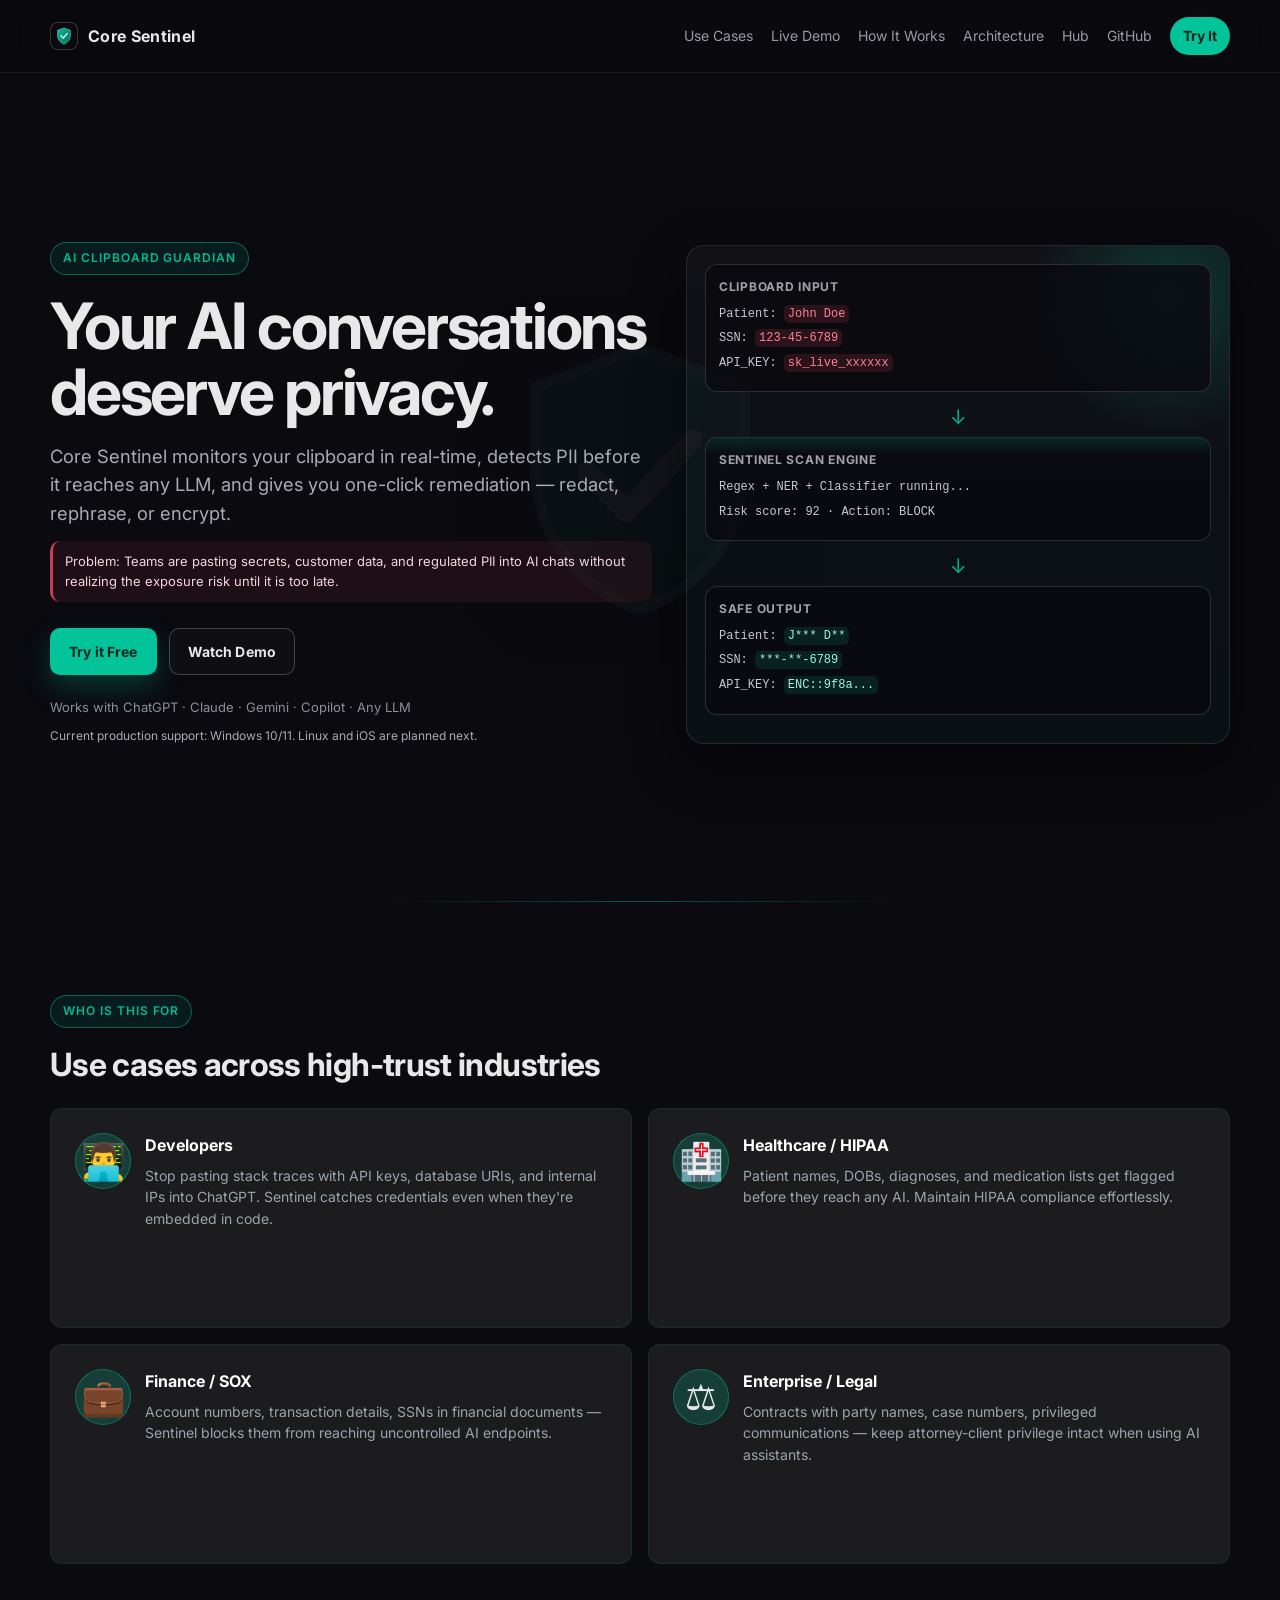
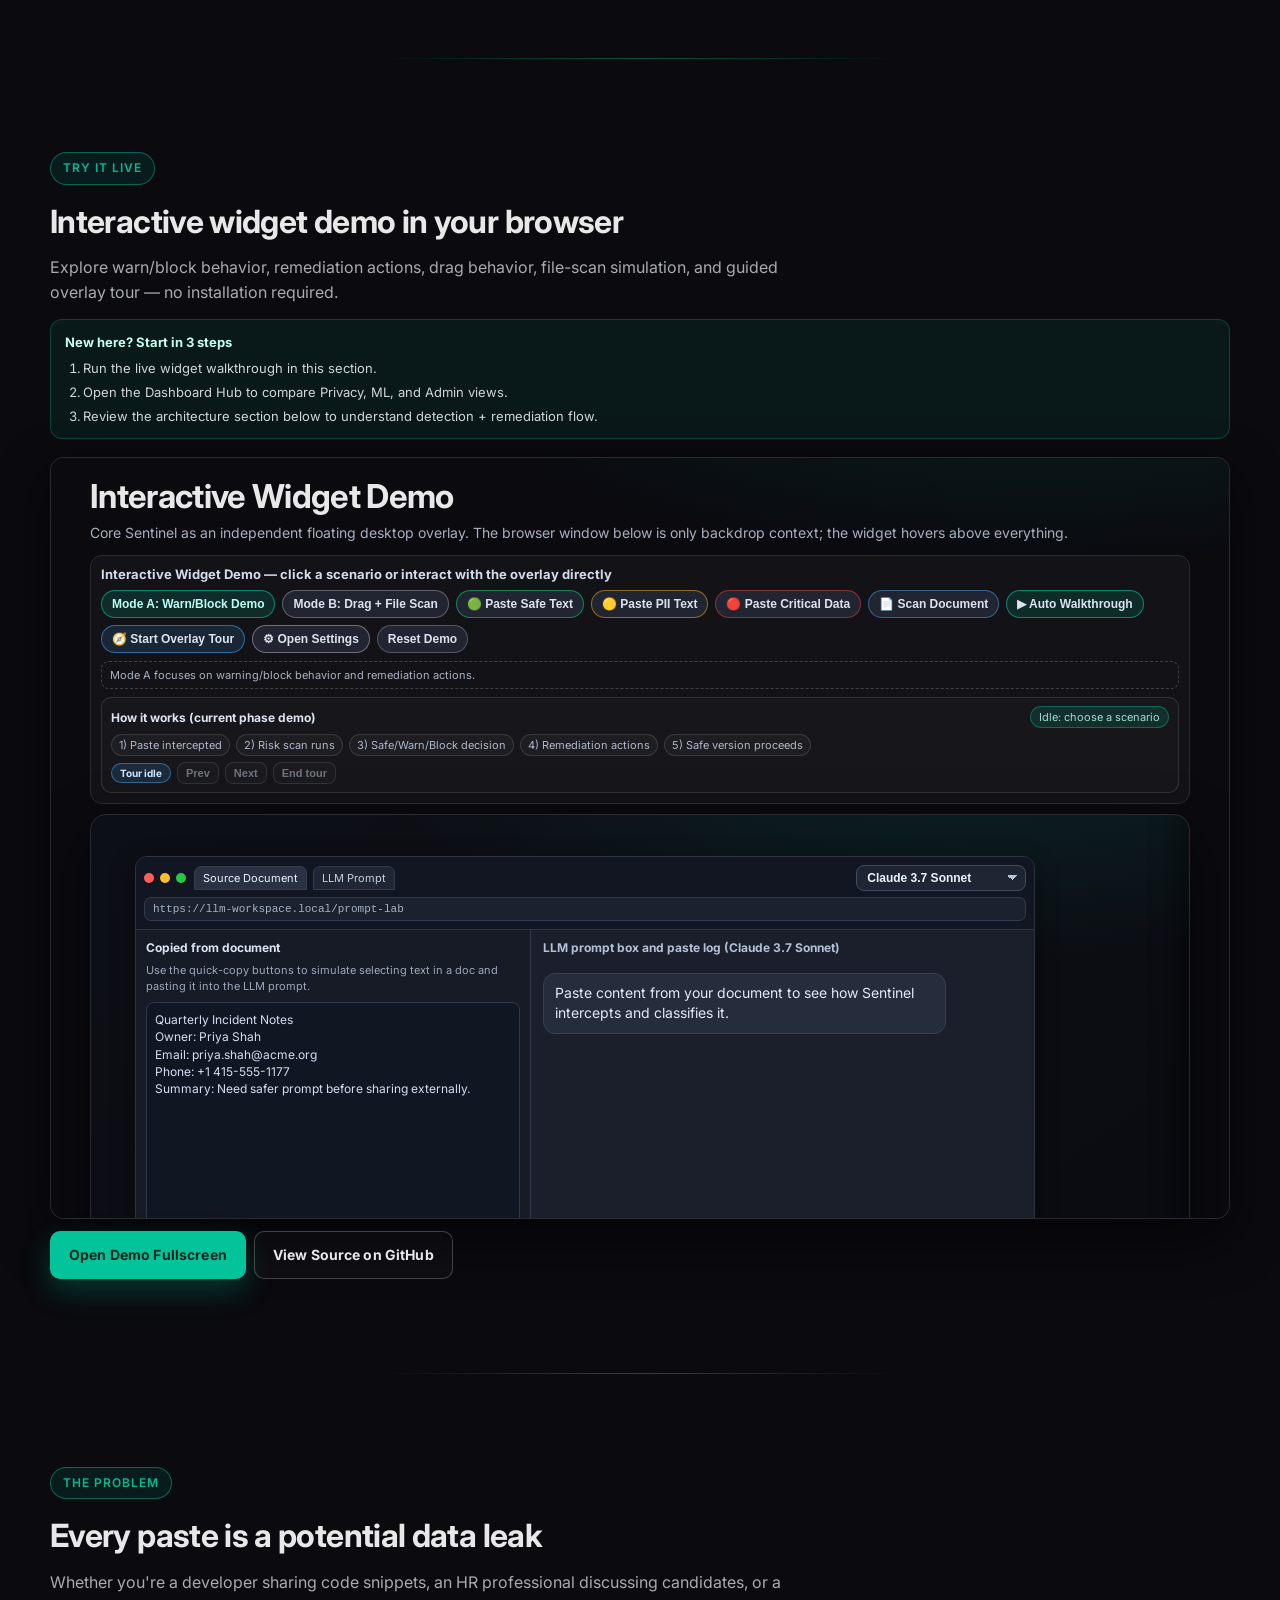
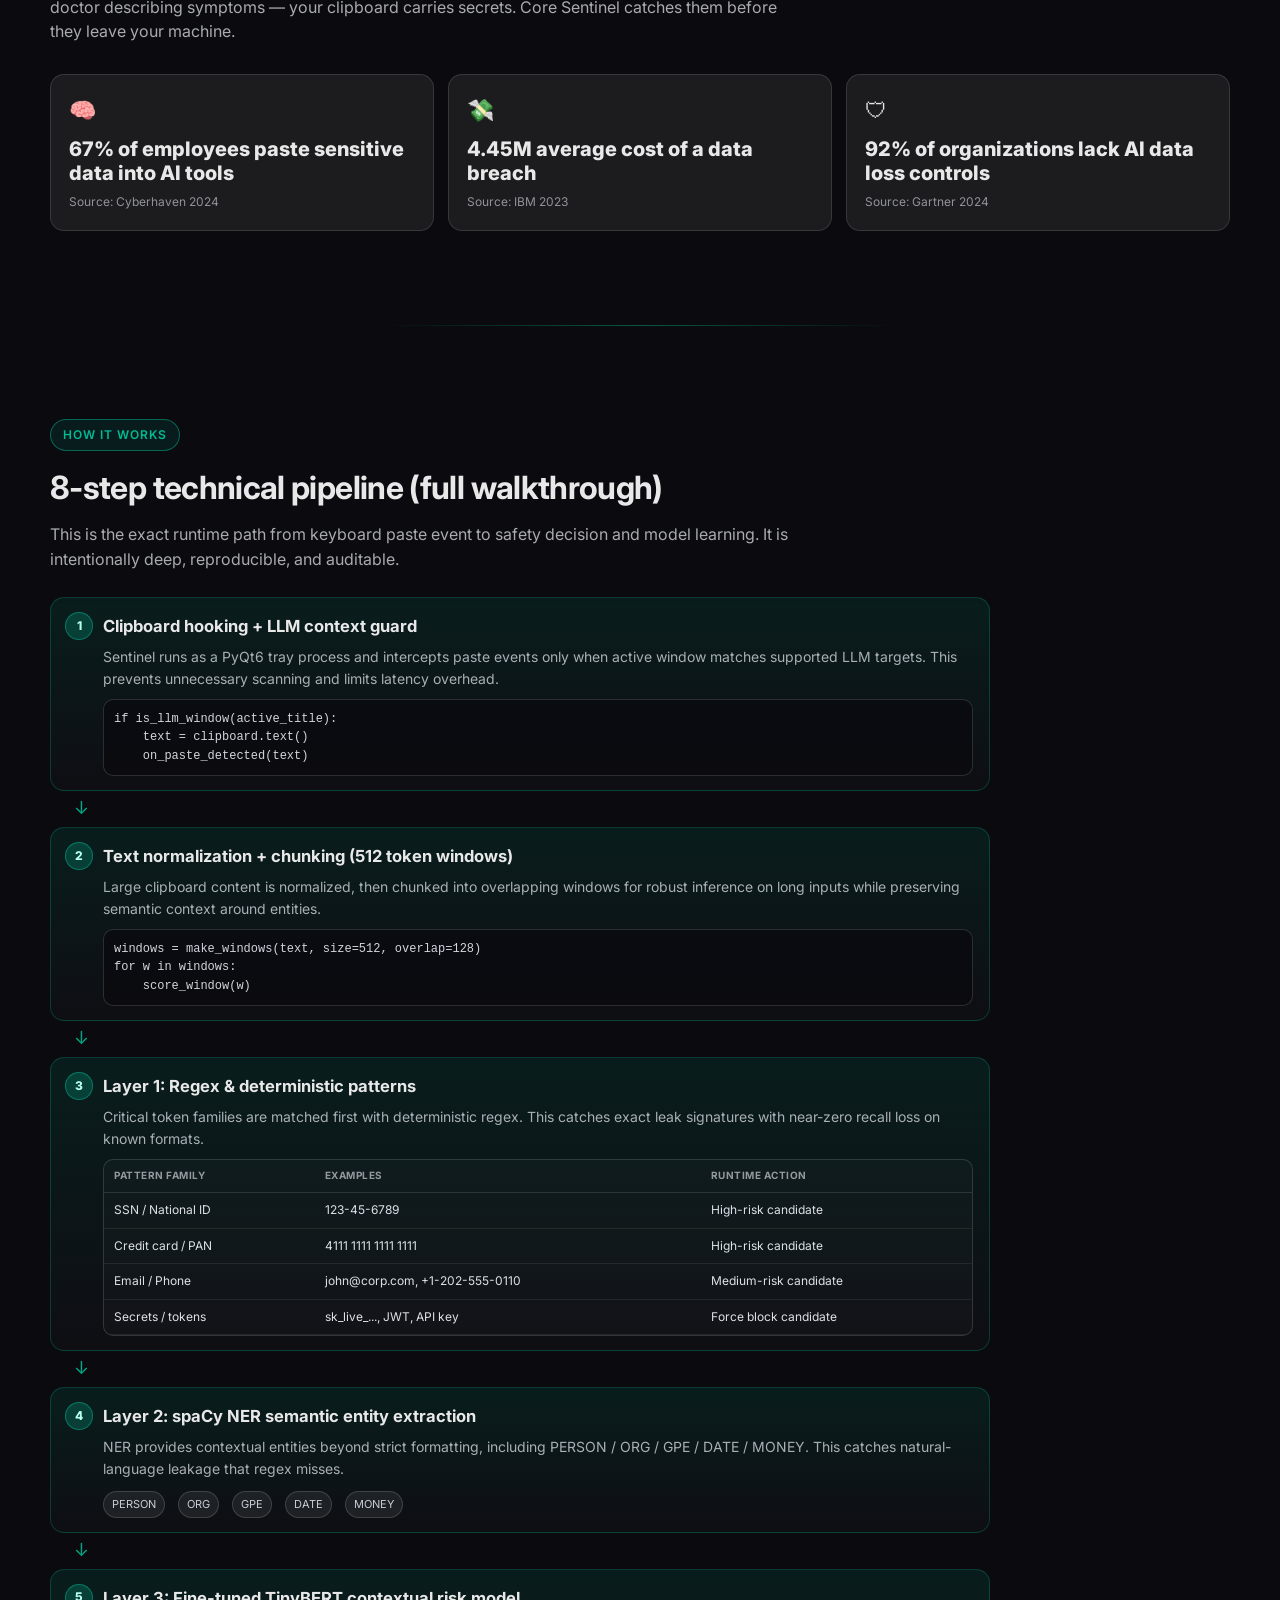
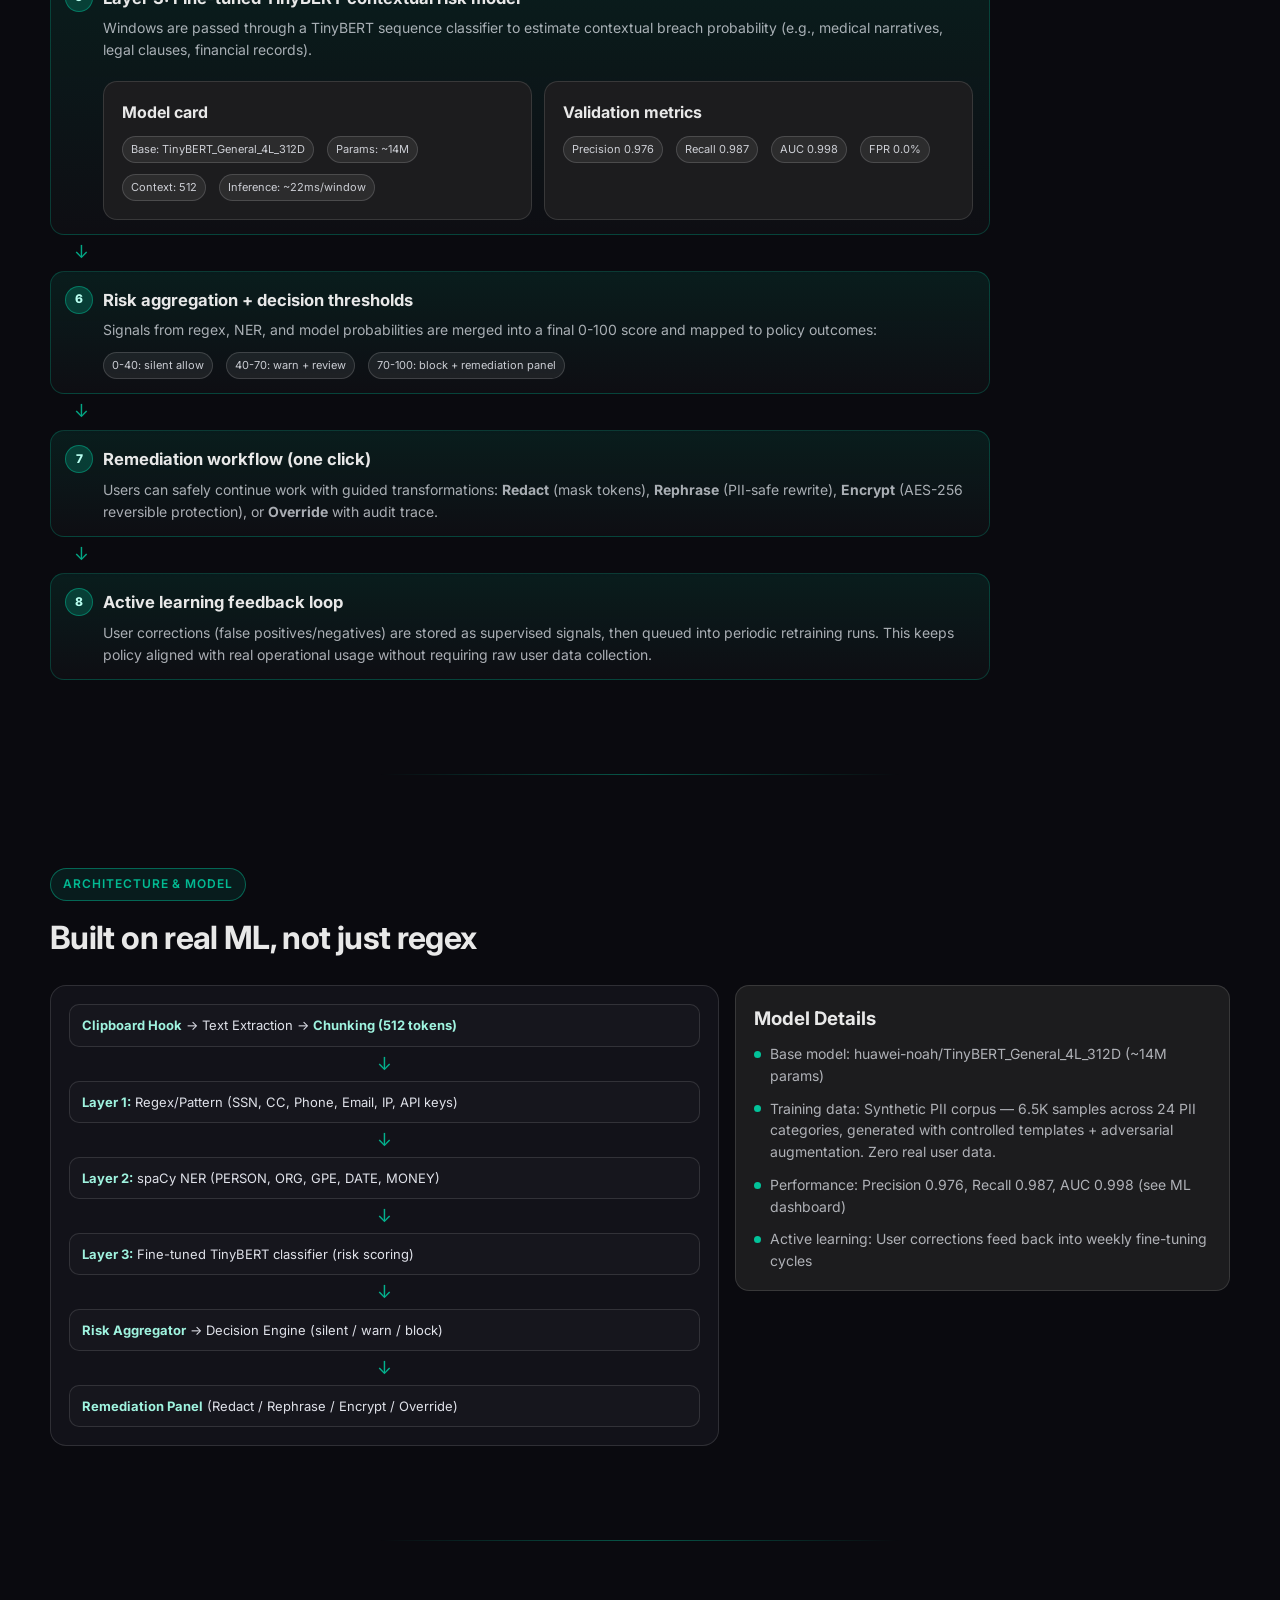
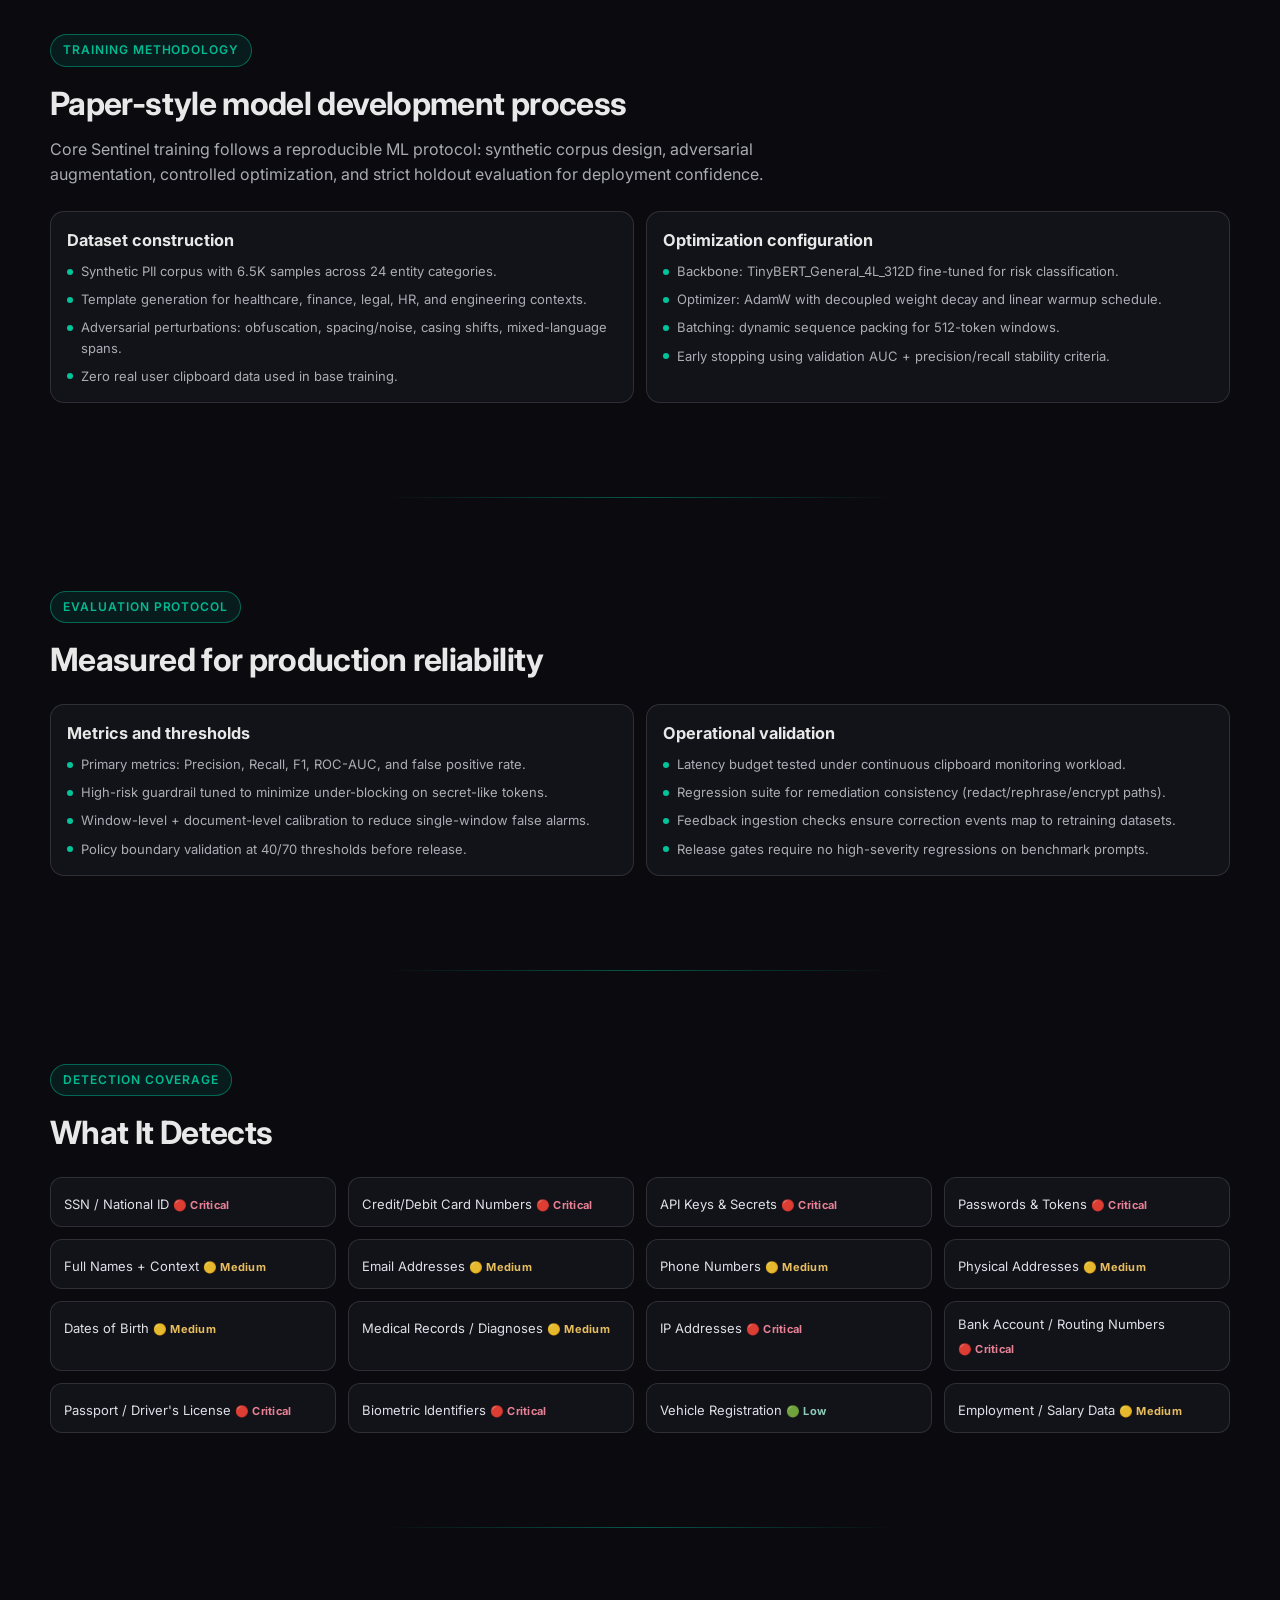
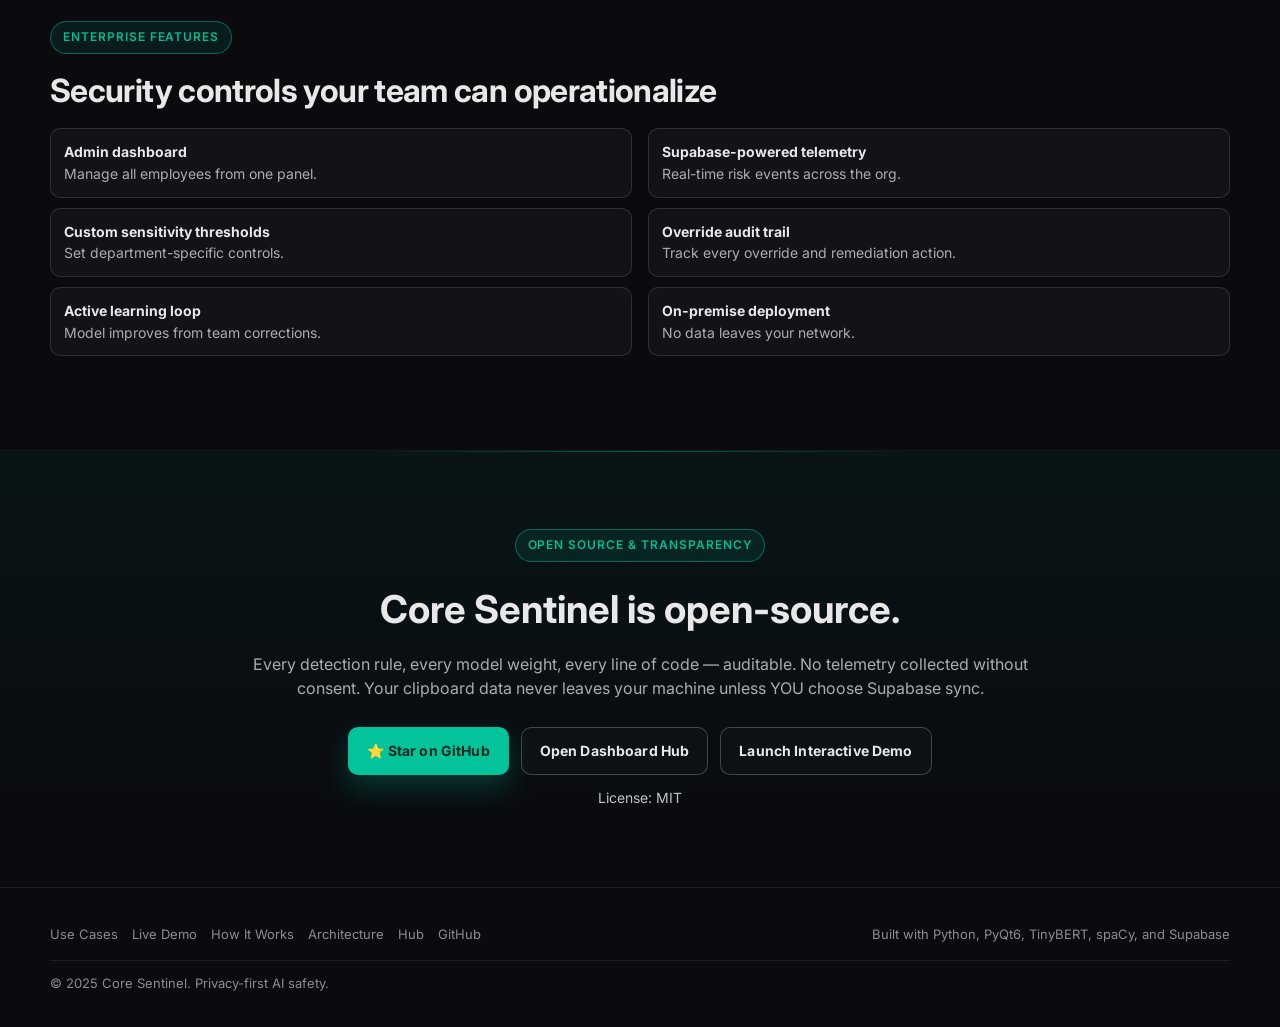
==== docs/index.html @ 0250a5aa "Improve fleet admin dashboard charts and category logic - Admin: multi-label confidential data categ" ====
<!DOCTYPE html>
<html lang="en">
<head>
  <meta charset="UTF-8">
  <meta name="viewport" content="width=device-width, initial-scale=1.0">
  <title>Core Sentinel — AI Clipboard Guardian | Protect PII from LLM Leaks</title>
  <meta name="description" content="Real-time clipboard monitoring that detects and remediates PII before it reaches ChatGPT, Claude, or any AI. Open-source, privacy-first.">
  <meta property="og:title" content="Core Sentinel — AI Clipboard Guardian | Protect PII from LLM Leaks">
  <meta property="og:description" content="Real-time clipboard monitoring that detects and remediates PII before it reaches ChatGPT, Claude, or any AI. Open-source, privacy-first.">
  <meta property="og:type" content="website">
  <meta property="og:url" content="./index.html">
  <meta property="og:image" content="./favicon.svg">
  <meta name="twitter:card" content="summary_large_image">
  <link rel="icon" type="image/svg+xml" href="favicon.svg">
  <link rel="stylesheet" href="shared-styles.css">
  <link rel="preconnect" href="https://fonts.googleapis.com">
  <link rel="preconnect" href="https://fonts.gstatic.com" crossorigin>
  <link href="https://fonts.googleapis.com/css2?family=Inter:wght@400;500;600;700;800&display=swap" rel="stylesheet">
  <style>
    :root {
      --bg: #0a0a0f;
      --bg-soft: #101018;
      --card-bg: #1C1C1E;
      --card: var(--card-bg);
      --text: #e8e8e8;
      --muted: rgba(245, 247, 255, 0.68);
      --line: rgba(255, 255, 255, 0.12);
      --accent: #02C39A;
      --accent-soft: rgba(2, 195, 154, 0.2);
      --danger: #ff4d6d;
      --warn: #ffb703;
      --ok: #43aa8b;
      --maxw: 1180px;
      --radius: 14px;
      --shadow: 0 20px 55px rgba(0, 0, 0, 0.45);
    }

    * { box-sizing: border-box; margin: 0; padding: 0; }
    html { scroll-behavior: smooth; }
    body {
      font-family: "Inter", system-ui, -apple-system, "Segoe UI", sans-serif;
      background: radial-gradient(1200px 420px at 70% -12%, rgba(2, 195, 154, 0.17), transparent 55%), var(--bg);
      color: var(--text);
      line-height: 1.55;
      overflow-x: hidden;
    }
    body::before {
      content: "";
      position: fixed;
      inset: 0;
      pointer-events: none;
      background-image: radial-gradient(rgba(255, 255, 255, 0.06) 0.6px, transparent 0.6px);
      background-size: 4px 4px;
      opacity: 0.08;
      z-index: 0;
    }
    body::after {
      content: "";
      position: fixed;
      inset: 0;
      pointer-events: none;
      background-image: url("favicon.svg");
      background-repeat: no-repeat;
      background-position: center 56%;
      background-size: min(42vw, 420px);
      opacity: 0.045;
      z-index: 0;
    }

    a { color: inherit; text-decoration: none; }
    .container { width: min(var(--maxw), calc(100% - 44px)); margin: 0 auto; position: relative; z-index: 1; }

    .topnav {
      position: sticky;
      top: 0;
      z-index: 120;
      backdrop-filter: blur(12px);
      background: rgba(10, 10, 15, 0.72);
      border-bottom: 1px solid rgba(255, 255, 255, 0.08);
      transition: background 0.25s ease, border-color 0.25s ease;
    }
    .topnav.is-scrolled {
      background: rgba(8, 8, 13, 0.92);
      border-bottom-color: rgba(255, 255, 255, 0.12);
    }
    .topnav-inner {
      min-height: 72px;
      display: flex;
      align-items: center;
      justify-content: space-between;
      gap: 20px;
    }
    .brand {
      display: inline-flex;
      align-items: center;
      gap: 10px;
      font-weight: 700;
      letter-spacing: 0.02em;
      white-space: nowrap;
    }
    .brand-mark {
      width: 28px;
      height: 28px;
      border-radius: 8px;
      display: inline-flex;
      align-items: center;
      justify-content: center;
      overflow: hidden;
      border: 1px solid rgba(255, 255, 255, 0.18);
      background: #0a0a0f;
    }
    .brand-mark img {
      width: 100%;
      height: 100%;
      display: block;
      border-radius: 8px;
    }
    .nav-links {
      display: flex;
      gap: 18px;
      align-items: center;
      flex-wrap: wrap;
      justify-content: flex-end;
    }
    .nav-links a {
      font-size: 14px;
      color: var(--muted);
      transition: color 0.2s ease, opacity 0.2s ease;
      opacity: 0.9;
      position: relative;
    }
    .nav-links a:hover { color: var(--text); opacity: 1; }
    .nav-links a.nav-link::after {
      content: "";
      position: absolute;
      left: 0;
      right: 0;
      bottom: -8px;
      height: 2px;
      background: var(--accent);
      transform: scaleX(0);
      transform-origin: left center;
      transition: transform 0.2s ease;
      border-radius: 4px;
    }
    .nav-links a.nav-link:hover::after,
    .nav-links a.nav-link.active::after {
      transform: scaleX(1);
    }
    .nav-links a.nav-link.active {
      color: #c6fff0;
      opacity: 1;
    }
    .nav-links .nav-cta {
      color: #05241d;
      font-weight: 700;
      background: var(--accent);
      padding: 8px 13px;
      border-radius: 999px;
      opacity: 1;
    }

    section { padding: 94px 0; position: relative; }
    section[id], [id] { scroll-margin-top: 80px; }
    section:not(.hero)::before {
      content: "";
      position: absolute;
      top: 0;
      left: 50%;
      transform: translateX(-50%);
      width: min(520px, 70%);
      height: 1px;
      background: linear-gradient(90deg, transparent, rgba(2, 195, 154, 0.42), transparent);
    }
    .eyebrow {
      display: inline-block;
      font-size: 12px;
      text-transform: uppercase;
      letter-spacing: 0.08em;
      color: rgba(2, 195, 154, 0.95);
      border: 1px solid rgba(2, 195, 154, 0.45);
      background: rgba(2, 195, 154, 0.1);
      border-radius: 999px;
      padding: 6px 12px;
      margin-bottom: 18px;
      font-weight: 600;
    }
    .section-title {
      font-size: clamp(1.7rem, 2.5vw, 2.4rem);
      line-height: 1.2;
      margin-bottom: 14px;
      letter-spacing: -0.02em;
    }
    .section-sub {
      color: var(--muted);
      max-width: 760px;
      font-size: 1rem;
      text-wrap: pretty;
    }

    .hero {
      min-height: calc(100vh - 72px);
      display: grid;
      align-items: center;
      padding: 56px 0 42px;
      position: relative;
      overflow: hidden;
    }
    .hero::before {
      content: none;
    }
    .hero-grid {
      display: grid;
      grid-template-columns: 1.05fr 0.95fr;
      gap: 34px;
      align-items: center;
      position: relative;
      z-index: 1;
    }
    .hero h1 {
      font-size: clamp(2.2rem, 5.3vw, 4rem);
      line-height: 1.04;
      letter-spacing: -0.035em;
      margin-bottom: 16px;
    }
    .hero p {
      color: var(--muted);
      font-size: clamp(1rem, 1.9vw, 1.15rem);
      max-width: 640px;
    }
    .hero-ctas {
      display: flex;
      gap: 12px;
      margin-top: 26px;
      flex-wrap: wrap;
    }
    .btn {
      border-radius: 10px;
      border: 1px solid transparent;
      padding: 12px 18px;
      font-weight: 700;
      font-size: 14px;
      letter-spacing: 0.01em;
      transition: transform 0.2s ease, background 0.2s ease, border-color 0.2s ease;
      display: inline-flex;
      align-items: center;
      justify-content: center;
      gap: 8px;
      cursor: pointer;
    }
    .btn:hover { transform: translateY(-2px); }
    .btn-primary {
      background: var(--accent);
      color: #042820;
      box-shadow: 0 12px 28px rgba(2, 195, 154, 0.25);
    }
    .btn-primary:hover { box-shadow: 0 16px 34px rgba(2, 195, 154, 0.3); }
    .btn-outline {
      border-color: rgba(255, 255, 255, 0.22);
      background: rgba(255, 255, 255, 0.02);
      color: var(--text);
    }
    .btn-outline:hover {
      border-color: rgba(2, 195, 154, 0.48);
      background: rgba(2, 195, 154, 0.08);
    }
    .hero-trust {
      margin-top: 22px;
      color: rgba(245, 247, 255, 0.56);
      font-size: 13px;
    }
    .hero-problem {
      margin-top: 14px;
      border-left: 3px solid rgba(255, 77, 109, 0.75);
      background: rgba(255, 77, 109, 0.08);
      color: rgba(255, 224, 231, 0.95);
      padding: 10px 12px;
      border-radius: 10px;
      font-size: 13px;
      max-width: 640px;
    }
    .demo-shell {
      margin-top: 18px;
      border: 1px solid var(--line);
      border-radius: 14px;
      overflow: hidden;
      background: rgba(255, 255, 255, 0.02);
      box-shadow: var(--shadow);
    }
    .demo-shell iframe {
      width: 100%;
      min-height: 760px;
      border: 0;
      background: #0a0a0f;
      display: block;
    }
    .demo-links {
      display: flex;
      flex-wrap: wrap;
      gap: 8px;
      margin-top: 12px;
    }
    .guided-start {
      margin-top: 14px;
      border: 1px solid rgba(2, 195, 154, 0.28);
      border-radius: 12px;
      background: rgba(2, 195, 154, 0.08);
      padding: 12px 14px;
    }
    .guided-start strong {
      display: block;
      font-size: 13px;
      margin-bottom: 6px;
      color: #c4fff3;
    }
    .guided-start ol {
      margin: 0;
      padding-left: 18px;
      color: rgba(245, 247, 255, 0.85);
      font-size: 13px;
      display: grid;
      gap: 4px;
    }
    .platform-note {
      margin-top: 10px;
      font-size: 12px;
      color: rgba(245, 247, 255, 0.68);
    }

    .hero-visual {
      position: relative;
      border: 1px solid rgba(255, 255, 255, 0.1);
      border-radius: 18px;
      background: linear-gradient(180deg, rgba(255, 255, 255, 0.03), rgba(2, 195, 154, 0.04));
      padding: 18px;
      box-shadow: var(--shadow);
      overflow: hidden;
    }
    .hero-visual::before {
      content: "";
      position: absolute;
      width: 280px;
      height: 280px;
      border-radius: 50%;
      background: radial-gradient(circle, rgba(2, 195, 154, 0.4), transparent 70%);
      right: -80px;
      top: -90px;
      opacity: 0.55;
      pointer-events: none;
    }
    .pipe {
      border: 1px solid rgba(255, 255, 255, 0.14);
      border-radius: 12px;
      background: rgba(10, 10, 15, 0.8);
      padding: 13px;
      margin-bottom: 10px;
      position: relative;
      overflow: hidden;
    }
    .pipe h4 {
      font-size: 12px;
      color: rgba(245, 247, 255, 0.64);
      text-transform: uppercase;
      letter-spacing: 0.06em;
      margin-bottom: 8px;
    }
    .code-line {
      font-family: ui-monospace, "SF Mono", Menlo, Consolas, monospace;
      font-size: 12px;
      color: rgba(245, 247, 255, 0.8);
      margin: 6px 0;
      white-space: nowrap;
    }
    .code-line .bad { color: #ff8098; background: rgba(255, 77, 109, 0.13); padding: 2px 4px; border-radius: 5px; }
    .code-line .good { color: #9ff3df; background: rgba(2, 195, 154, 0.13); padding: 2px 4px; border-radius: 5px; }
    .scanner-bar {
      position: absolute;
      left: 0;
      right: 0;
      top: -30%;
      height: 46%;
      background: linear-gradient(180deg, transparent, rgba(2, 195, 154, 0.22), transparent);
      animation: scanDown 4.6s ease-in-out infinite;
      pointer-events: none;
    }
    .flow-arrow {
      text-align: center;
      color: rgba(2, 195, 154, 0.9);
      font-size: 20px;
      margin: 4px 0;
      animation: pulse 2s ease-in-out infinite;
    }
    @keyframes scanDown {
      0% { transform: translateY(-115%); }
      50% { transform: translateY(218%); }
      100% { transform: translateY(-115%); }
    }
    @keyframes pulse {
      0%, 100% { opacity: 0.4; }
      50% { opacity: 1; }
    }

    .stats-grid {
      margin-top: 30px;
      display: grid;
      grid-template-columns: repeat(3, 1fr);
      gap: 14px;
    }
    .card {
      background: var(--card);
      border: 1px solid var(--line);
      border-radius: var(--radius);
      padding: 18px;
      transition: transform 0.22s ease, border-color 0.22s ease, box-shadow 0.22s ease;
    }
    .card:hover {
      transform: translateY(-4px);
      border-color: rgba(2, 195, 154, 0.3);
      box-shadow: 0 12px 26px rgba(0, 0, 0, 0.3);
    }
    .stat-ic { font-size: 22px; margin-bottom: 10px; }
    .stat-num {
      font-size: 1.25rem;
      font-weight: 800;
      line-height: 1.2;
      margin-bottom: 7px;
    }
    .stat-src {
      font-size: 12px;
      color: rgba(245, 247, 255, 0.54);
      margin-top: 8px;
    }

    .flow {
      margin-top: 28px;
      display: grid;
      grid-template-columns: repeat(4, 1fr);
      gap: 14px;
      position: relative;
    }
    .flow::before {
      content: "";
      position: absolute;
      top: 50px;
      left: 8%;
      right: 8%;
      border-top: 1px dashed rgba(2, 195, 154, 0.5);
      z-index: 0;
    }
    .flow-card {
      z-index: 1;
      position: relative;
      background: linear-gradient(180deg, rgba(2, 195, 154, 0.09), rgba(255, 255, 255, 0.02));
      border: 1px solid rgba(2, 195, 154, 0.28);
      border-radius: var(--radius);
      padding: 18px;
      transition: transform 0.22s ease, border-color 0.22s ease;
    }
    .flow-card:hover {
      transform: translateY(-4px);
      border-color: rgba(2, 195, 154, 0.45);
    }
    .flow-step {
      width: 34px;
      height: 34px;
      border-radius: 50%;
      background: rgba(2, 195, 154, 0.22);
      border: 1px solid rgba(2, 195, 154, 0.45);
      display: grid;
      place-items: center;
      font-size: 13px;
      font-weight: 700;
      margin-bottom: 12px;
      color: #8deed6;
    }
    .flow-card h3 { font-size: 1.05rem; margin-bottom: 8px; }
    .flow-card p { color: var(--muted); font-size: 14px; }

    .pipeline-stack {
      margin-top: 26px;
      display: grid;
      gap: 12px;
      max-width: 940px;
    }
    .pipeline-step {
      position: relative;
      padding: 16px 16px 14px 52px;
      border-radius: 14px;
      border: 1px solid rgba(2, 195, 154, 0.24);
      background: linear-gradient(180deg, rgba(2, 195, 154, 0.1), rgba(255, 255, 255, 0.02));
      transition: transform 0.2s ease, border-color 0.2s ease;
    }
    .pipeline-step:hover {
      transform: translateY(-3px);
      border-color: rgba(2, 195, 154, 0.4);
    }
    .pipeline-step::before {
      content: attr(data-step);
      position: absolute;
      left: 14px;
      top: 14px;
      width: 26px;
      height: 26px;
      border-radius: 50%;
      background: rgba(2, 195, 154, 0.22);
      border: 1px solid rgba(2, 195, 154, 0.46);
      color: #b8fff0;
      display: grid;
      place-items: center;
      font-size: 12px;
      font-weight: 800;
    }
    .pipeline-step h3 { font-size: 1.04rem; margin-bottom: 6px; }
    .pipeline-step p { color: var(--muted); font-size: 14px; }
    .step-arrow {
      color: rgba(2, 195, 154, 0.85);
      margin: -4px 0 -2px 24px;
      font-size: 18px;
      line-height: 1;
      width: max-content;
    }
    .code-mini {
      margin-top: 9px;
      border: 1px solid rgba(255, 255, 255, 0.14);
      border-radius: 10px;
      background: rgba(10, 10, 15, 0.75);
      padding: 10px;
      font-family: ui-monospace, "SF Mono", Menlo, Consolas, monospace;
      font-size: 12px;
      color: rgba(245, 247, 255, 0.86);
      overflow-x: auto;
      white-space: pre;
    }
    .tech-table-wrap {
      margin-top: 10px;
      border: 1px solid rgba(255,255,255,0.14);
      border-radius: 10px;
      overflow-x: auto;
      background: rgba(255,255,255,0.02);
    }
    .tech-table {
      width: 100%;
      min-width: 560px;
      border-collapse: collapse;
      font-size: 12px;
    }
    .tech-table th {
      text-align: left;
      padding: 8px 10px;
      color: rgba(245,247,255,0.58);
      border-bottom: 1px solid rgba(255,255,255,0.12);
      text-transform: uppercase;
      letter-spacing: 0.05em;
      font-size: 10px;
    }
    .tech-table td {
      padding: 8px 10px;
      color: rgba(245,247,255,0.9);
      border-bottom: 1px solid rgba(255,255,255,0.08);
      vertical-align: top;
    }
    .model-deep-grid {
      margin-top: 20px;
      display: grid;
      grid-template-columns: 1fr 1fr;
      gap: 12px;
    }
    .chips {
      display: flex;
      gap: 8px;
      flex-wrap: wrap;
      margin-top: 8px;
    }
    .metric-chip {
      display: inline-block;
      margin: 3px 5px 0 0;
      padding: 4px 8px;
      border-radius: 999px;
      font-size: 11px;
      background: rgba(255,255,255,0.07);
      border: 1px solid rgba(255,255,255,0.15);
      color: rgba(245,247,255,0.8);
    }

    .paper-grid {
      margin-top: 24px;
      display: grid;
      grid-template-columns: 1fr 1fr;
      gap: 12px;
    }
    .paper-card {
      background: #121219;
      border: 1px solid var(--line);
      border-radius: 14px;
      padding: 16px;
    }
    .paper-card h3 { font-size: 1.02rem; margin-bottom: 8px; }
    .paper-card ul { list-style: none; display: grid; gap: 8px; }
    .paper-card li {
      color: var(--muted);
      font-size: 13px;
      padding-left: 14px;
      position: relative;
    }
    .paper-card li::before {
      content: "";
      position: absolute;
      left: 0;
      top: 0.58em;
      width: 6px;
      height: 6px;
      border-radius: 50%;
      background: var(--accent);
    }

    .arch-grid {
      display: grid;
      grid-template-columns: 1.15fr 0.85fr;
      gap: 16px;
      margin-top: 28px;
      align-items: start;
    }
    .arch-diagram {
      background: #121219;
      border: 1px solid var(--line);
      border-radius: 16px;
      padding: 18px;
    }
    .arch-track {
      display: grid;
      gap: 8px;
    }
    .node {
      padding: 10px 12px;
      border: 1px solid rgba(255, 255, 255, 0.12);
      border-radius: 10px;
      background: rgba(255, 255, 255, 0.02);
      font-size: 13px;
      color: rgba(245, 247, 255, 0.9);
    }
    .node strong { color: #9ff3df; }
    .arrow-down {
      text-align: center;
      color: rgba(2, 195, 154, 0.9);
      font-size: 18px;
      line-height: 1;
      animation: pulse 2.5s ease-in-out infinite;
    }
    .model-card ul { list-style: none; display: grid; gap: 11px; margin-top: 10px; }
    .model-card li {
      color: var(--muted);
      font-size: 14px;
      padding-left: 16px;
      position: relative;
    }
    .model-card li::before {
      content: "";
      position: absolute;
      left: 0;
      top: 0.55em;
      width: 7px;
      height: 7px;
      border-radius: 50%;
      background: var(--accent);
    }

    .pii-grid {
      margin-top: 24px;
      display: grid;
      grid-template-columns: repeat(4, 1fr);
      gap: 12px;
    }
    .pii-item {
      padding: 12px 13px;
      border-radius: 12px;
      border: 1px solid var(--line);
      background: #121219;
      font-size: 13px;
      color: rgba(245, 247, 255, 0.9);
      transition: transform 0.2s ease, border-color 0.2s ease;
    }
    .pii-item:hover {
      transform: translateY(-3px);
      border-color: rgba(2, 195, 154, 0.3);
    }
    .pii-item .level {
      display: inline-block;
      margin-top: 7px;
      font-size: 11px;
      font-weight: 700;
      letter-spacing: 0.02em;
      opacity: 0.9;
    }
    .critical .level { color: #ff8ea3; }
    .medium .level { color: #ffd166; }
    .low .level { color: #9ce0c8; }

    .use-grid {
      margin-top: 24px;
      display: grid;
      grid-template-columns: repeat(2, minmax(0, 1fr));
      gap: 16px;
      align-items: stretch;
    }
    .persona {
      min-height: 220px;
      height: 100%;
      background: #1C1C1E;
      border: 1px solid rgba(2, 195, 154, 0.1);
      border-radius: 12px;
      padding: 24px;
      display: grid;
      grid-template-columns: 56px 1fr;
      gap: 14px;
      align-items: start;
      transition: transform 0.22s ease, border-color 0.22s ease, box-shadow 0.22s ease;
    }
    .persona:hover {
      transform: translateY(-4px);
      border-color: rgba(2, 195, 154, 0.35);
      box-shadow: 0 10px 28px rgba(2, 195, 154, 0.18);
    }
    .avatar {
      width: 56px;
      height: 56px;
      border-radius: 50%;
      background: rgba(2, 195, 154, 0.2);
      border: 1px solid rgba(2, 195, 154, 0.4);
      display: grid;
      place-items: center;
      font-size: 36px;
    }
    .persona h3 {
      font-size: 16px;
      font-weight: 700;
      color: #ffffff;
      margin-bottom: 7px;
    }
    .persona p { color: #9ca3af; font-size: 14px; }

    .feature-list {
      margin-top: 18px;
      display: grid;
      grid-template-columns: repeat(2, 1fr);
      gap: 10px 16px;
    }
    .feature-list div {
      background: #121219;
      border: 1px solid var(--line);
      border-radius: 10px;
      padding: 12px 13px;
      font-size: 14px;
      color: var(--muted);
      transition: border-color 0.22s ease, transform 0.22s ease;
    }
    .feature-list div:hover {
      border-color: rgba(2, 195, 154, 0.35);
      transform: translateY(-3px);
    }
    .feature-list strong { color: var(--text); }

    .test-grid {
      margin-top: 22px;
      display: grid;
      grid-template-columns: repeat(3, 1fr);
      gap: 12px;
    }
    .quote p { color: var(--muted); font-size: 14px; margin-bottom: 14px; }
    .quote .who { display: flex; align-items: center; gap: 10px; color: rgba(245, 247, 255, 0.75); font-size: 13px; }
    .dot {
      width: 30px;
      height: 30px;
      border-radius: 50%;
      border: 1px solid rgba(255, 255, 255, 0.25);
      background: linear-gradient(145deg, #1f2731, #10201a);
    }

    .oss {
      text-align: center;
      padding: 78px 0;
      border-top: 1px solid rgba(255, 255, 255, 0.06);
      border-bottom: 1px solid rgba(255, 255, 255, 0.06);
      background: linear-gradient(180deg, rgba(2, 195, 154, 0.06), transparent);
    }
    .oss h2 { font-size: clamp(1.8rem, 3vw, 2.4rem); margin-bottom: 12px; }
    .oss p { color: var(--muted); max-width: 780px; margin: 0 auto 24px; }
    .meta-line {
      color: rgba(245, 247, 255, 0.78);
      font-size: 14px;
      margin-top: 12px;
    }

    footer {
      padding: 36px 0 34px;
      color: rgba(245, 247, 255, 0.55);
      font-size: 13px;
    }
    .footer-top {
      display: flex;
      justify-content: space-between;
      gap: 16px;
      flex-wrap: wrap;
      padding-bottom: 16px;
      border-bottom: 1px solid rgba(255, 255, 255, 0.08);
      margin-bottom: 12px;
    }
    .footer-nav {
      display: flex;
      gap: 14px;
      flex-wrap: wrap;
    }
    .footer-nav a:hover { color: var(--text); }

    .fade-in {
      opacity: 0;
      transform: translateY(18px);
      transition: opacity 0.65s ease, transform 0.65s ease;
    }
    .fade-in.in-view {
      opacity: 1;
      transform: translateY(0);
    }
    .parallax {
      transform: translateY(var(--parallax-y, 0px));
      will-change: transform;
    }

    @media (max-width: 1080px) {
      .hero-grid,
      .arch-grid { grid-template-columns: 1fr; }
      .stats-grid { grid-template-columns: 1fr; }
      .flow { grid-template-columns: repeat(2, 1fr); }
      .flow::before { display: none; }
      .pii-grid { grid-template-columns: repeat(3, 1fr); }
      .test-grid { grid-template-columns: 1fr; }
      .model-deep-grid,
      .paper-grid { grid-template-columns: 1fr; }
    }

    @media (max-width: 760px) {
      .container { width: min(var(--maxw), calc(100% - 28px)); }
      section { padding: 70px 0; }
      .nav-links { gap: 12px; }
      .nav-links a { font-size: 12px; }
      .hero { min-height: auto; padding-top: 40px; }
      .hero-ctas { width: 100%; }
      .btn { width: 100%; }
      .flow { grid-template-columns: 1fr; }
      .pii-grid { grid-template-columns: 1fr 1fr; }
      .use-grid { grid-template-columns: 1fr; }
      .feature-list { grid-template-columns: 1fr; }
      .footer-top { flex-direction: column; }
    }

    @media (prefers-reduced-motion: reduce) {
      html { scroll-behavior: auto; }
      .fade-in, .card, .flow-card, .pii-item, .persona, .feature-list div, .btn, .nav-links a.nav-link::after {
        transition: none;
      }
      .scanner-bar, .flow-arrow, .arrow-down {
        animation: none;
      }
      .parallax {
        transform: none !important;
      }
    }
  </style>
</head>
<body>
  <header class="topnav">
    <div class="container topnav-inner">
      <a href="#hero" class="brand">
        <span class="brand-mark"><img src="favicon.svg" alt="Core Sentinel logo"></span>
        <span>Core Sentinel</span>
      </a>
      <nav class="nav-links">
        <a class="nav-link" href="#use-cases">Use Cases</a>
        <a class="nav-link" href="#live-demo">Live Demo</a>
        <a class="nav-link" href="#how-it-works">How It Works</a>
        <a class="nav-link" href="#architecture">Architecture</a>
        <a href="hub.html">Hub</a>
        <a href="https://github.com/Alwinphilip0105/Core_Sentinal" target="_blank" rel="noopener">GitHub</a>
        <a class="nav-cta" href="hub.html">Try It</a>
      </nav>
    </div>
  </header>

  <main>
    <section id="hero" class="hero">
      <div class="container hero-grid">
        <div class="fade-in">
          <span class="eyebrow">AI Clipboard Guardian</span>
          <h1>Your AI conversations deserve privacy.</h1>
          <p>
            Core Sentinel monitors your clipboard in real-time, detects PII before it reaches any LLM, and gives you one-click remediation — redact, rephrase, or encrypt.
          </p>
          <div class="hero-problem">
            Problem: Teams are pasting secrets, customer data, and regulated PII into AI chats without realizing the exposure risk until it is too late.
          </div>
          <div class="hero-ctas">
          <a class="btn btn-primary" href="hub.html">Try it Free</a>
            <a class="btn btn-outline" href="#live-demo">Watch Demo</a>
          </div>
          <div class="hero-trust">
            Works with ChatGPT · Claude · Gemini · Copilot · Any LLM
          </div>
          <div class="platform-note">
            Current production support: Windows 10/11. Linux and iOS are planned next.
          </div>
        </div>

        <div class="hero-visual parallax fade-in" id="heroVisual">
          <div class="pipe">
            <h4>Clipboard Input</h4>
            <div class="code-line">Patient: <span class="bad">John Doe</span></div>
            <div class="code-line">SSN: <span class="bad">123-45-6789</span></div>
            <div class="code-line">API_KEY: <span class="bad">sk_live_xxxxxx</span></div>
          </div>
          <div class="flow-arrow">↓</div>
          <div class="pipe" style="position: relative;">
            <h4>Sentinel Scan Engine</h4>
            <div class="code-line">Regex + NER + Classifier running...</div>
            <div class="code-line">Risk score: 92 · Action: BLOCK</div>
            <div class="scanner-bar"></div>
          </div>
          <div class="flow-arrow">↓</div>
          <div class="pipe">
            <h4>Safe Output</h4>
            <div class="code-line">Patient: <span class="good">J*** D**</span></div>
            <div class="code-line">SSN: <span class="good">***-**-6789</span></div>
            <div class="code-line">API_KEY: <span class="good">ENC::9f8a...</span></div>
          </div>
        </div>
      </div>
    </section>

    <section id="use-cases">
      <div class="container">
        <span class="eyebrow fade-in">Who Is This For</span>
        <h2 class="section-title fade-in">Use cases across high-trust industries</h2>
        <div class="use-grid">
          <article class="persona fade-in">
            <div class="avatar">👨‍💻</div>
            <div>
              <h3>Developers</h3>
              <p>Stop pasting stack traces with API keys, database URIs, and internal IPs into ChatGPT. Sentinel catches credentials even when they're embedded in code.</p>
            </div>
          </article>
          <article class="persona fade-in">
            <div class="avatar">🏥</div>
            <div>
              <h3>Healthcare / HIPAA</h3>
              <p>Patient names, DOBs, diagnoses, and medication lists get flagged before they reach any AI. Maintain HIPAA compliance effortlessly.</p>
            </div>
          </article>
          <article class="persona fade-in">
            <div class="avatar">💼</div>
            <div>
              <h3>Finance / SOX</h3>
              <p>Account numbers, transaction details, SSNs in financial documents — Sentinel blocks them from reaching uncontrolled AI endpoints.</p>
            </div>
          </article>
          <article class="persona fade-in">
            <div class="avatar">⚖️</div>
            <div>
              <h3>Enterprise / Legal</h3>
              <p>Contracts with party names, case numbers, privileged communications — keep attorney-client privilege intact when using AI assistants.</p>
            </div>
          </article>
        </div>
      </div>
    </section>

    <section id="live-demo">
      <div class="container">
        <span class="eyebrow fade-in">Try It Live</span>
        <h2 class="section-title fade-in">Interactive widget demo in your browser</h2>
        <p class="section-sub fade-in">
          Explore warn/block behavior, remediation actions, drag behavior, file-scan simulation, and guided overlay tour — no installation required.
        </p>
        <div class="guided-start fade-in">
          <strong>New here? Start in 3 steps</strong>
          <ol>
            <li>Run the live widget walkthrough in this section.</li>
            <li>Open the Dashboard Hub to compare Privacy, ML, and Admin views.</li>
            <li>Review the architecture section below to understand detection + remediation flow.</li>
          </ol>
        </div>
        <div class="demo-shell fade-in">
          <iframe src="demo/" title="Core Sentinel Interactive Demo" loading="lazy"></iframe>
        </div>
        <div class="demo-links fade-in">
          <a class="btn btn-primary" href="demo/" target="_blank" rel="noopener">Open Demo Fullscreen</a>
          <a class="btn btn-outline" href="https://github.com/Alwinphilip0105/Core_Sentinal" target="_blank" rel="noopener">View Source on GitHub</a>
        </div>
      </div>
    </section>

    <section id="problem">
      <div class="container">
        <span class="eyebrow fade-in">The Problem</span>
        <h2 class="section-title fade-in">Every paste is a potential data leak</h2>
        <p class="section-sub fade-in">
          Whether you're a developer sharing code snippets, an HR professional discussing candidates, or a doctor describing symptoms — your clipboard carries secrets. Core Sentinel catches them before they leave your machine.
        </p>

        <div class="stats-grid">
          <article class="card fade-in">
            <div class="stat-ic">🧠</div>
            <div class="stat-num">67% of employees paste sensitive data into AI tools</div>
            <div class="stat-src">Source: Cyberhaven 2024</div>
          </article>
          <article class="card fade-in">
            <div class="stat-ic">💸</div>
            <div class="stat-num">4.45M average cost of a data breach</div>
            <div class="stat-src">Source: IBM 2023</div>
          </article>
          <article class="card fade-in">
            <div class="stat-ic">🛡</div>
            <div class="stat-num">92% of organizations lack AI data loss controls</div>
            <div class="stat-src">Source: Gartner 2024</div>
          </article>
        </div>
      </div>
    </section>

    <section id="how-it-works">
      <div class="container">
        <span class="eyebrow fade-in">How It Works</span>
        <h2 class="section-title fade-in">8-step technical pipeline (full walkthrough)</h2>
        <p class="section-sub fade-in">This is the exact runtime path from keyboard paste event to safety decision and model learning. It is intentionally deep, reproducible, and auditable.</p>

        <div class="pipeline-stack">
          <article class="pipeline-step fade-in" data-step="1">
            <h3>Clipboard hooking + LLM context guard</h3>
            <p>Sentinel runs as a PyQt6 tray process and intercepts paste events only when active window matches supported LLM targets. This prevents unnecessary scanning and limits latency overhead.</p>
            <div class="code-mini">if is_llm_window(active_title):
    text = clipboard.text()
    on_paste_detected(text)</div>
          </article>
          <div class="step-arrow">↓</div>

          <article class="pipeline-step fade-in" data-step="2">
            <h3>Text normalization + chunking (512 token windows)</h3>
            <p>Large clipboard content is normalized, then chunked into overlapping windows for robust inference on long inputs while preserving semantic context around entities.</p>
            <div class="code-mini">windows = make_windows(text, size=512, overlap=128)
for w in windows:
    score_window(w)</div>
          </article>
          <div class="step-arrow">↓</div>

          <article class="pipeline-step fade-in" data-step="3">
            <h3>Layer 1: Regex & deterministic patterns</h3>
            <p>Critical token families are matched first with deterministic regex. This catches exact leak signatures with near-zero recall loss on known formats.</p>
            <div class="tech-table-wrap">
              <table class="tech-table">
                <thead>
                  <tr><th>Pattern family</th><th>Examples</th><th>Runtime action</th></tr>
                </thead>
                <tbody>
                  <tr><td>SSN / National ID</td><td>123-45-6789</td><td>High-risk candidate</td></tr>
                  <tr><td>Credit card / PAN</td><td>4111 1111 1111 1111</td><td>High-risk candidate</td></tr>
                  <tr><td>Email / Phone</td><td>john@corp.com, +1-202-555-0110</td><td>Medium-risk candidate</td></tr>
                  <tr><td>Secrets / tokens</td><td>sk_live_..., JWT, API key</td><td>Force block candidate</td></tr>
                </tbody>
              </table>
            </div>
          </article>
          <div class="step-arrow">↓</div>

          <article class="pipeline-step fade-in" data-step="4">
            <h3>Layer 2: spaCy NER semantic entity extraction</h3>
            <p>NER provides contextual entities beyond strict formatting, including PERSON / ORG / GPE / DATE / MONEY. This catches natural-language leakage that regex misses.</p>
            <div class="chips">
              <span class="metric-chip">PERSON</span>
              <span class="metric-chip">ORG</span>
              <span class="metric-chip">GPE</span>
              <span class="metric-chip">DATE</span>
              <span class="metric-chip">MONEY</span>
            </div>
          </article>
          <div class="step-arrow">↓</div>

          <article class="pipeline-step fade-in" data-step="5">
            <h3>Layer 3: Fine-tuned TinyBERT contextual risk model</h3>
            <p>Windows are passed through a TinyBERT sequence classifier to estimate contextual breach probability (e.g., medical narratives, legal clauses, financial records).</p>
            <div class="model-deep-grid">
              <div class="card">
                <h4 style="margin-bottom:8px;">Model card</h4>
                <div class="chips">
                  <span class="metric-chip">Base: TinyBERT_General_4L_312D</span>
                  <span class="metric-chip">Params: ~14M</span>
                  <span class="metric-chip">Context: 512</span>
                  <span class="metric-chip">Inference: ~22ms/window</span>
                </div>
              </div>
              <div class="card">
                <h4 style="margin-bottom:8px;">Validation metrics</h4>
                <div class="chips">
                  <span class="metric-chip">Precision 0.976</span>
                  <span class="metric-chip">Recall 0.987</span>
                  <span class="metric-chip">AUC 0.998</span>
                  <span class="metric-chip">FPR 0.0%</span>
                </div>
              </div>
            </div>
          </article>
          <div class="step-arrow">↓</div>

          <article class="pipeline-step fade-in" data-step="6">
            <h3>Risk aggregation + decision thresholds</h3>
            <p>Signals from regex, NER, and model probabilities are merged into a final 0-100 score and mapped to policy outcomes:</p>
            <div class="chips">
              <span class="metric-chip">0-40: silent allow</span>
              <span class="metric-chip">40-70: warn + review</span>
              <span class="metric-chip">70-100: block + remediation panel</span>
            </div>
          </article>
          <div class="step-arrow">↓</div>

          <article class="pipeline-step fade-in" data-step="7">
            <h3>Remediation workflow (one click)</h3>
            <p>Users can safely continue work with guided transformations: <strong>Redact</strong> (mask tokens), <strong>Rephrase</strong> (PII-safe rewrite), <strong>Encrypt</strong> (AES-256 reversible protection), or <strong>Override</strong> with audit trace.</p>
          </article>
          <div class="step-arrow">↓</div>

          <article class="pipeline-step fade-in" data-step="8">
            <h3>Active learning feedback loop</h3>
            <p>User corrections (false positives/negatives) are stored as supervised signals, then queued into periodic retraining runs. This keeps policy aligned with real operational usage without requiring raw user data collection.</p>
          </article>
        </div>
      </div>
    </section>

    <section id="architecture">
      <div class="container">
        <span class="eyebrow fade-in">Architecture & Model</span>
        <h2 class="section-title fade-in">Built on real ML, not just regex</h2>
        <div class="arch-grid">
          <div class="arch-diagram fade-in">
            <div class="arch-track">
              <div class="node"><strong>Clipboard Hook</strong> → Text Extraction → <strong>Chunking (512 tokens)</strong></div>
              <div class="arrow-down">↓</div>
              <div class="node"><strong>Layer 1:</strong> Regex/Pattern (SSN, CC, Phone, Email, IP, API keys)</div>
              <div class="arrow-down">↓</div>
              <div class="node"><strong>Layer 2:</strong> spaCy NER (PERSON, ORG, GPE, DATE, MONEY)</div>
              <div class="arrow-down">↓</div>
              <div class="node"><strong>Layer 3:</strong> Fine-tuned TinyBERT classifier (risk scoring)</div>
              <div class="arrow-down">↓</div>
              <div class="node"><strong>Risk Aggregator</strong> → Decision Engine (silent / warn / block)</div>
              <div class="arrow-down">↓</div>
              <div class="node"><strong>Remediation Panel</strong> (Redact / Rephrase / Encrypt / Override)</div>
            </div>
          </div>
          <aside class="card model-card fade-in">
            <h3 style="margin-bottom: 8px;">Model Details</h3>
            <ul>
              <li>Base model: huawei-noah/TinyBERT_General_4L_312D (~14M params)</li>
              <li>Training data: Synthetic PII corpus — 6.5K samples across 24 PII categories, generated with controlled templates + adversarial augmentation. Zero real user data.</li>
              <li>Performance: Precision 0.976, Recall 0.987, AUC 0.998 (see ML dashboard)</li>
              <li>Active learning: User corrections feed back into weekly fine-tuning cycles</li>
            </ul>
          </aside>
        </div>
      </div>
    </section>

    <section id="training-methodology">
      <div class="container">
        <span class="eyebrow fade-in">Training Methodology</span>
        <h2 class="section-title fade-in">Paper-style model development process</h2>
        <p class="section-sub fade-in">Core Sentinel training follows a reproducible ML protocol: synthetic corpus design, adversarial augmentation, controlled optimization, and strict holdout evaluation for deployment confidence.</p>
        <div class="paper-grid">
          <article class="paper-card fade-in">
            <h3>Dataset construction</h3>
            <ul>
              <li>Synthetic PII corpus with 6.5K samples across 24 entity categories.</li>
              <li>Template generation for healthcare, finance, legal, HR, and engineering contexts.</li>
              <li>Adversarial perturbations: obfuscation, spacing/noise, casing shifts, mixed-language spans.</li>
              <li>Zero real user clipboard data used in base training.</li>
            </ul>
          </article>
          <article class="paper-card fade-in">
            <h3>Optimization configuration</h3>
            <ul>
              <li>Backbone: TinyBERT_General_4L_312D fine-tuned for risk classification.</li>
              <li>Optimizer: AdamW with decoupled weight decay and linear warmup schedule.</li>
              <li>Batching: dynamic sequence packing for 512-token windows.</li>
              <li>Early stopping using validation AUC + precision/recall stability criteria.</li>
            </ul>
          </article>
        </div>
      </div>
    </section>

    <section id="evaluation-protocol">
      <div class="container">
        <span class="eyebrow fade-in">Evaluation Protocol</span>
        <h2 class="section-title fade-in">Measured for production reliability</h2>
        <div class="paper-grid">
          <article class="paper-card fade-in">
            <h3>Metrics and thresholds</h3>
            <ul>
              <li>Primary metrics: Precision, Recall, F1, ROC-AUC, and false positive rate.</li>
              <li>High-risk guardrail tuned to minimize under-blocking on secret-like tokens.</li>
              <li>Window-level + document-level calibration to reduce single-window false alarms.</li>
              <li>Policy boundary validation at 40/70 thresholds before release.</li>
            </ul>
          </article>
          <article class="paper-card fade-in">
            <h3>Operational validation</h3>
            <ul>
              <li>Latency budget tested under continuous clipboard monitoring workload.</li>
              <li>Regression suite for remediation consistency (redact/rephrase/encrypt paths).</li>
              <li>Feedback ingestion checks ensure correction events map to retraining datasets.</li>
              <li>Release gates require no high-severity regressions on benchmark prompts.</li>
            </ul>
          </article>
        </div>
      </div>
    </section>

    <section id="detection">
      <div class="container">
        <span class="eyebrow fade-in">Detection Coverage</span>
        <h2 class="section-title fade-in">What It Detects</h2>
        <div class="pii-grid">
          <div class="pii-item critical fade-in">SSN / National ID <span class="level">🔴 Critical</span></div>
          <div class="pii-item critical fade-in">Credit/Debit Card Numbers <span class="level">🔴 Critical</span></div>
          <div class="pii-item critical fade-in">API Keys & Secrets <span class="level">🔴 Critical</span></div>
          <div class="pii-item critical fade-in">Passwords & Tokens <span class="level">🔴 Critical</span></div>
          <div class="pii-item medium fade-in">Full Names + Context <span class="level">🟡 Medium</span></div>
          <div class="pii-item medium fade-in">Email Addresses <span class="level">🟡 Medium</span></div>
          <div class="pii-item medium fade-in">Phone Numbers <span class="level">🟡 Medium</span></div>
          <div class="pii-item medium fade-in">Physical Addresses <span class="level">🟡 Medium</span></div>
          <div class="pii-item medium fade-in">Dates of Birth <span class="level">🟡 Medium</span></div>
          <div class="pii-item medium fade-in">Medical Records / Diagnoses <span class="level">🟡 Medium</span></div>
          <div class="pii-item critical fade-in">IP Addresses <span class="level">🔴 Critical</span></div>
          <div class="pii-item critical fade-in">Bank Account / Routing Numbers <span class="level">🔴 Critical</span></div>
          <div class="pii-item critical fade-in">Passport / Driver's License <span class="level">🔴 Critical</span></div>
          <div class="pii-item critical fade-in">Biometric Identifiers <span class="level">🔴 Critical</span></div>
          <div class="pii-item low fade-in">Vehicle Registration <span class="level">🟢 Low</span></div>
          <div class="pii-item medium fade-in">Employment / Salary Data <span class="level">🟡 Medium</span></div>
        </div>
      </div>
    </section>

    <section id="enterprise">
      <div class="container">
        <span class="eyebrow fade-in">Enterprise Features</span>
        <h2 class="section-title fade-in">Security controls your team can operationalize</h2>
        <div class="feature-list">
          <div class="fade-in"><strong>Admin dashboard</strong><br>Manage all employees from one panel.</div>
          <div class="fade-in"><strong>Supabase-powered telemetry</strong><br>Real-time risk events across the org.</div>
          <div class="fade-in"><strong>Custom sensitivity thresholds</strong><br>Set department-specific controls.</div>
          <div class="fade-in"><strong>Override audit trail</strong><br>Track every override and remediation action.</div>
          <div class="fade-in"><strong>Active learning loop</strong><br>Model improves from team corrections.</div>
          <div class="fade-in"><strong>On-premise deployment</strong><br>No data leaves your network.</div>
        </div>
      </div>
    </section>

    <section id="open-source" class="oss">
      <div class="container fade-in">
        <span class="eyebrow">Open Source & Transparency</span>
        <h2>Core Sentinel is open-source.</h2>
        <p>Every detection rule, every model weight, every line of code — auditable. No telemetry collected without consent. Your clipboard data never leaves your machine unless YOU choose Supabase sync.</p>
        <div class="hero-ctas" style="justify-content: center;">
          <a class="btn btn-primary" href="https://github.com/Alwinphilip0105/Core_Sentinal" target="_blank" rel="noopener">⭐ Star on GitHub</a>
          <a class="btn btn-outline" href="hub.html">Open Dashboard Hub</a>
          <a class="btn btn-outline" href="demo/" target="_blank" rel="noopener">Launch Interactive Demo</a>
        </div>
        <div class="meta-line">License: MIT</div>
      </div>
    </section>
  </main>

  <footer>
    <div class="container">
      <div class="footer-top">
        <nav class="footer-nav">
          <a href="#use-cases">Use Cases</a>
          <a href="#live-demo">Live Demo</a>
          <a href="#how-it-works">How It Works</a>
          <a href="#architecture">Architecture</a>
          <a href="hub.html">Hub</a>
          <a href="https://github.com/Alwinphilip0105/Core_Sentinal" target="_blank" rel="noopener">GitHub</a>
        </nav>
        <div>Built with Python, PyQt6, TinyBERT, spaCy, and Supabase</div>
      </div>
      <div>© 2025 Core Sentinel. Privacy-first AI safety.</div>
    </div>
  </footer>

  <script>
    document.body.classList.add("page-enter");
    requestAnimationFrame(() => {
      requestAnimationFrame(() => {
        document.body.classList.remove("page-enter");
        document.body.classList.add("page-ready");
      });
    });

    const transitionTargets = new Set(["index.html", "hub.html", "demo/", "demo/index.html"]);
    document.querySelectorAll("a[href]").forEach((a) => {
      a.addEventListener("click", (e) => {
        const href = a.getAttribute("href") || "";
        if (!href || href.startsWith("#")) return;
        if (a.target === "_blank") return;
        const clean = href.split("?")[0].split("#")[0];
        const sameSiteTransition = transitionTargets.has(clean) || clean.endsWith("/index.html") || clean.endsWith("/hub.html");
        if (!sameSiteTransition) return;
        e.preventDefault();
        document.body.classList.remove("page-ready");
        document.body.classList.add("page-leave");
        window.setTimeout(() => { window.location.href = href; }, 170);
      });
    });

    const topNav = document.querySelector(".topnav");
    const sectionIds = ["use-cases", "live-demo", "how-it-works", "architecture"];
    const navAnchors = Array.from(document.querySelectorAll(".nav-link"));

    const updateNavState = () => {
      if (topNav) {
        topNav.classList.toggle("is-scrolled", window.scrollY > 8);
      }
      let activeId = "";
      for (const id of sectionIds) {
        const el = document.getElementById(id);
        if (!el) continue;
        const rect = el.getBoundingClientRect();
        if (rect.top <= 140 && rect.bottom >= 140) {
          activeId = id;
          break;
        }
      }
      navAnchors.forEach((a) => {
        const href = a.getAttribute("href") || "";
        a.classList.toggle("active", href === "#" + activeId);
      });
    };

    const observer = new IntersectionObserver(
      (entries) => {
        entries.forEach((entry) => {
          if (entry.isIntersecting) {
            entry.target.classList.add("in-view");
            observer.unobserve(entry.target);
          }
        });
      },
      { threshold: 0.14 }
    );
    document.querySelectorAll(".fade-in").forEach((el) => observer.observe(el));

    const heroVisual = document.getElementById("heroVisual");
    const onScroll = () => {
      if (!heroVisual) return;
      const y = Math.min(window.scrollY * 0.12, 28);
      heroVisual.style.setProperty("--parallax-y", y + "px");
    };
    window.addEventListener("scroll", onScroll, { passive: true });
    window.addEventListener("scroll", updateNavState, { passive: true });
    window.addEventListener("resize", updateNavState);
    onScroll();
    updateNavState();
  </script>
</body>
</html>
---- docs/shared-styles.css ----
:root {
  --bg: #0a0a0f;
  --card-bg: #1C1C1E;
  --accent: #02C39A;
  --text: #e8e8e8;
  --muted: rgba(232, 232, 232, 0.68);
  --line: rgba(255, 255, 255, 0.12);
}

* {
  box-sizing: border-box;
}

html {
  scroll-behavior: smooth;
}

body {
  font-family: "Inter", system-ui, -apple-system, "Segoe UI", sans-serif;
  background: var(--bg);
  color: var(--text);
  transition: opacity 0.18s ease;
}

body.page-enter {
  opacity: 0;
}

body.page-ready {
  opacity: 1;
}

body.page-leave {
  opacity: 0;
}

.topnav {
  position: sticky;
  top: 0;
  z-index: 120;
  backdrop-filter: blur(12px);
  background: rgba(10, 10, 15, 0.78);
  border-bottom: 1px solid rgba(255, 255, 255, 0.08);
}

.btn {
  border-radius: 10px;
  border: 1px solid transparent;
  padding: 9px 14px;
  font-weight: 700;
  font-size: 12px;
  letter-spacing: 0.01em;
  display: inline-flex;
  align-items: center;
  gap: 7px;
  cursor: pointer;
  transition: transform 0.2s ease, border-color 0.2s ease, background 0.2s ease;
}

.btn:hover {
  transform: translateY(-2px);
}

.btn-outline {
  border-color: rgba(255, 255, 255, 0.18);
  background: rgba(255, 255, 255, 0.03);
  color: var(--text);
}

.btn-outline:hover {
  border-color: rgba(2, 195, 154, 0.45);
  background: rgba(2, 195, 154, 0.08);
}

.btn-primary {
  background: var(--accent);
  color: #042820;
  border-color: rgba(2, 195, 154, 0.65);
  box-shadow: 0 10px 24px rgba(2, 195, 154, 0.25);
}

.card {
  background: var(--card-bg);
  border: 1px solid var(--line);
  border-radius: 14px;
}
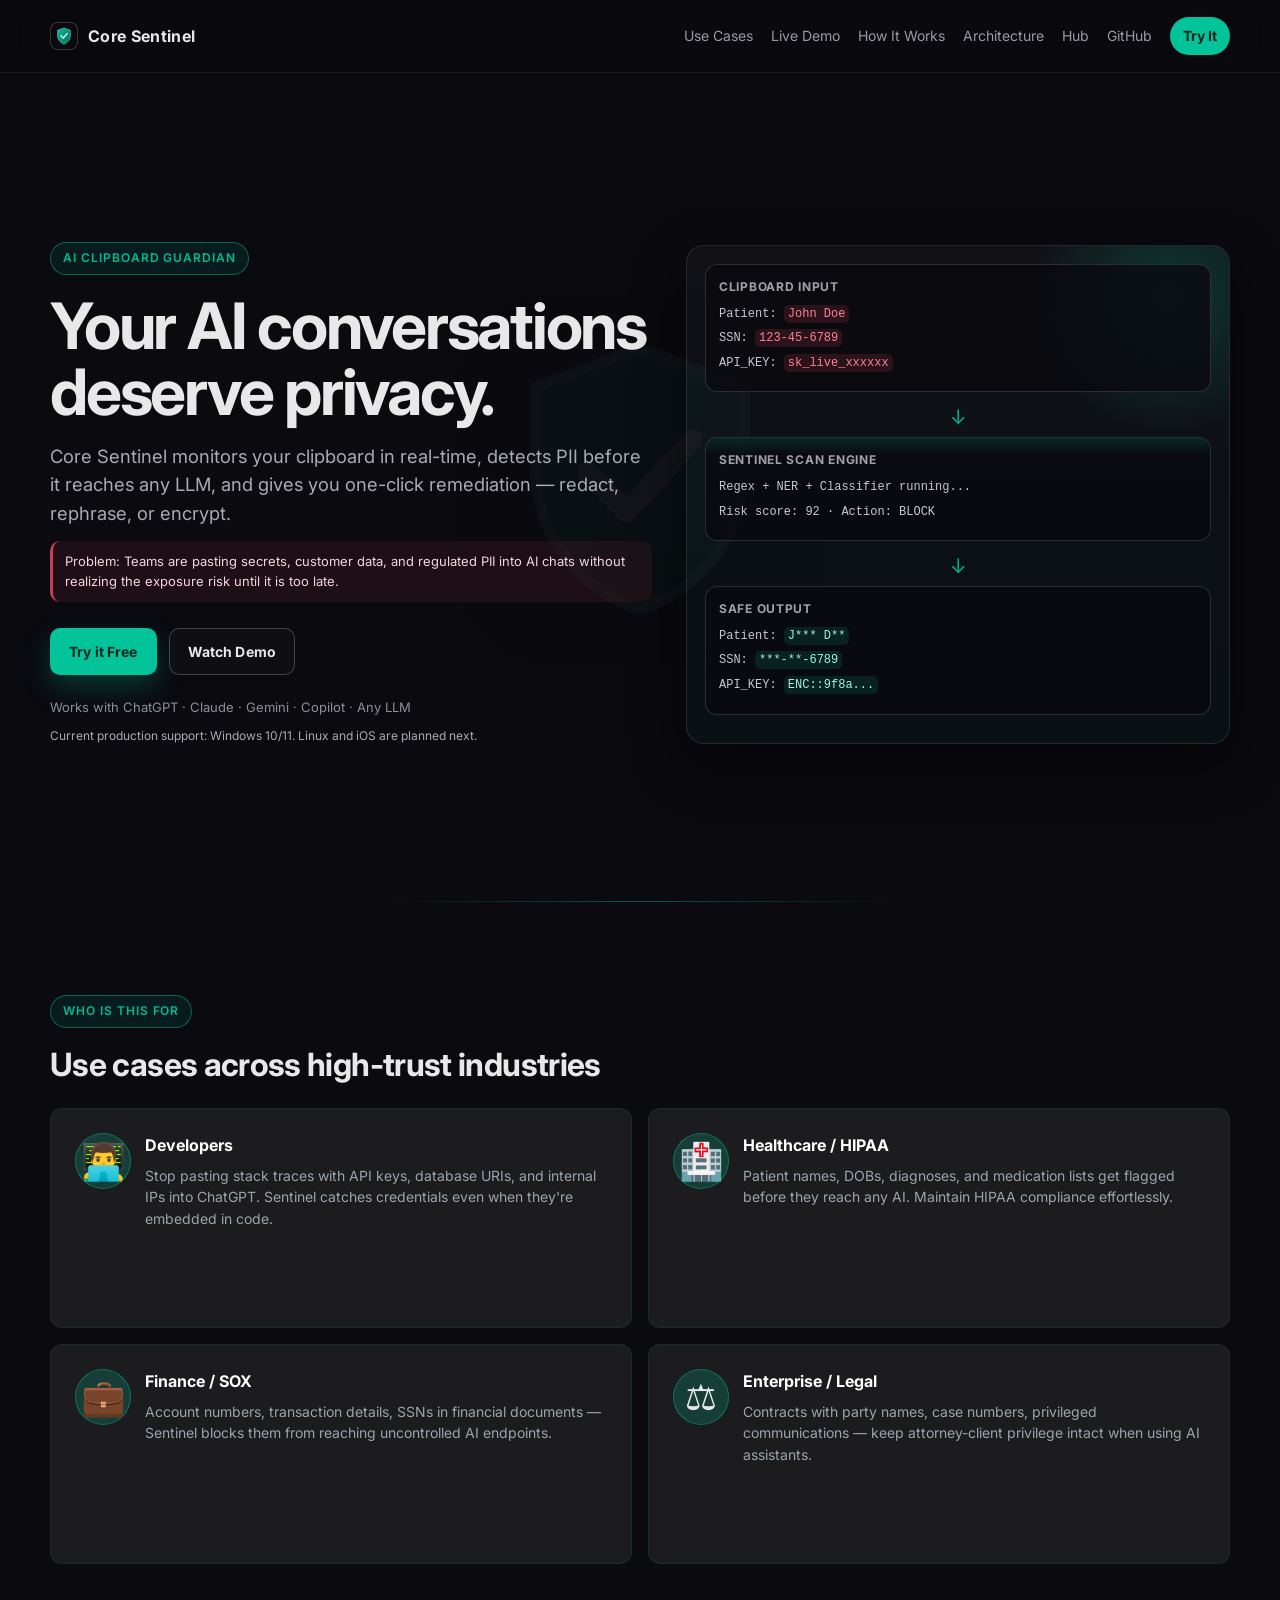
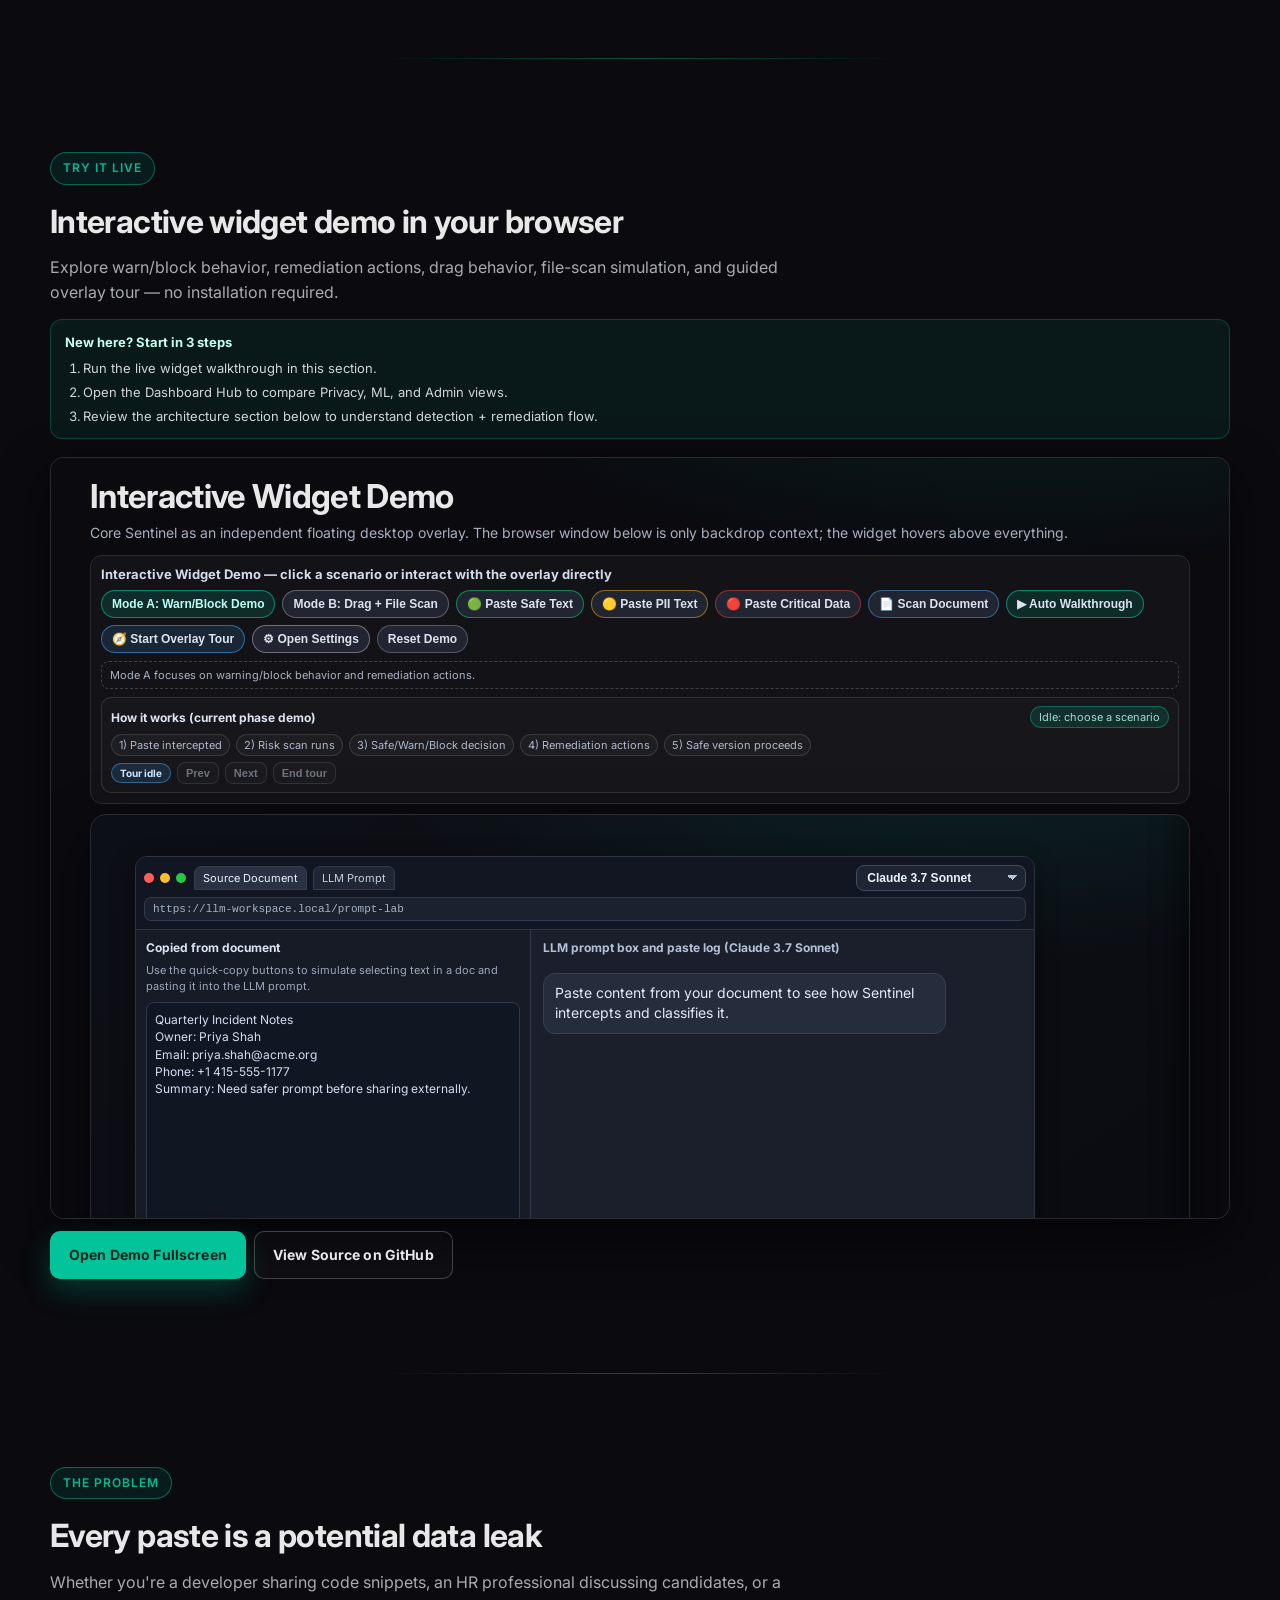
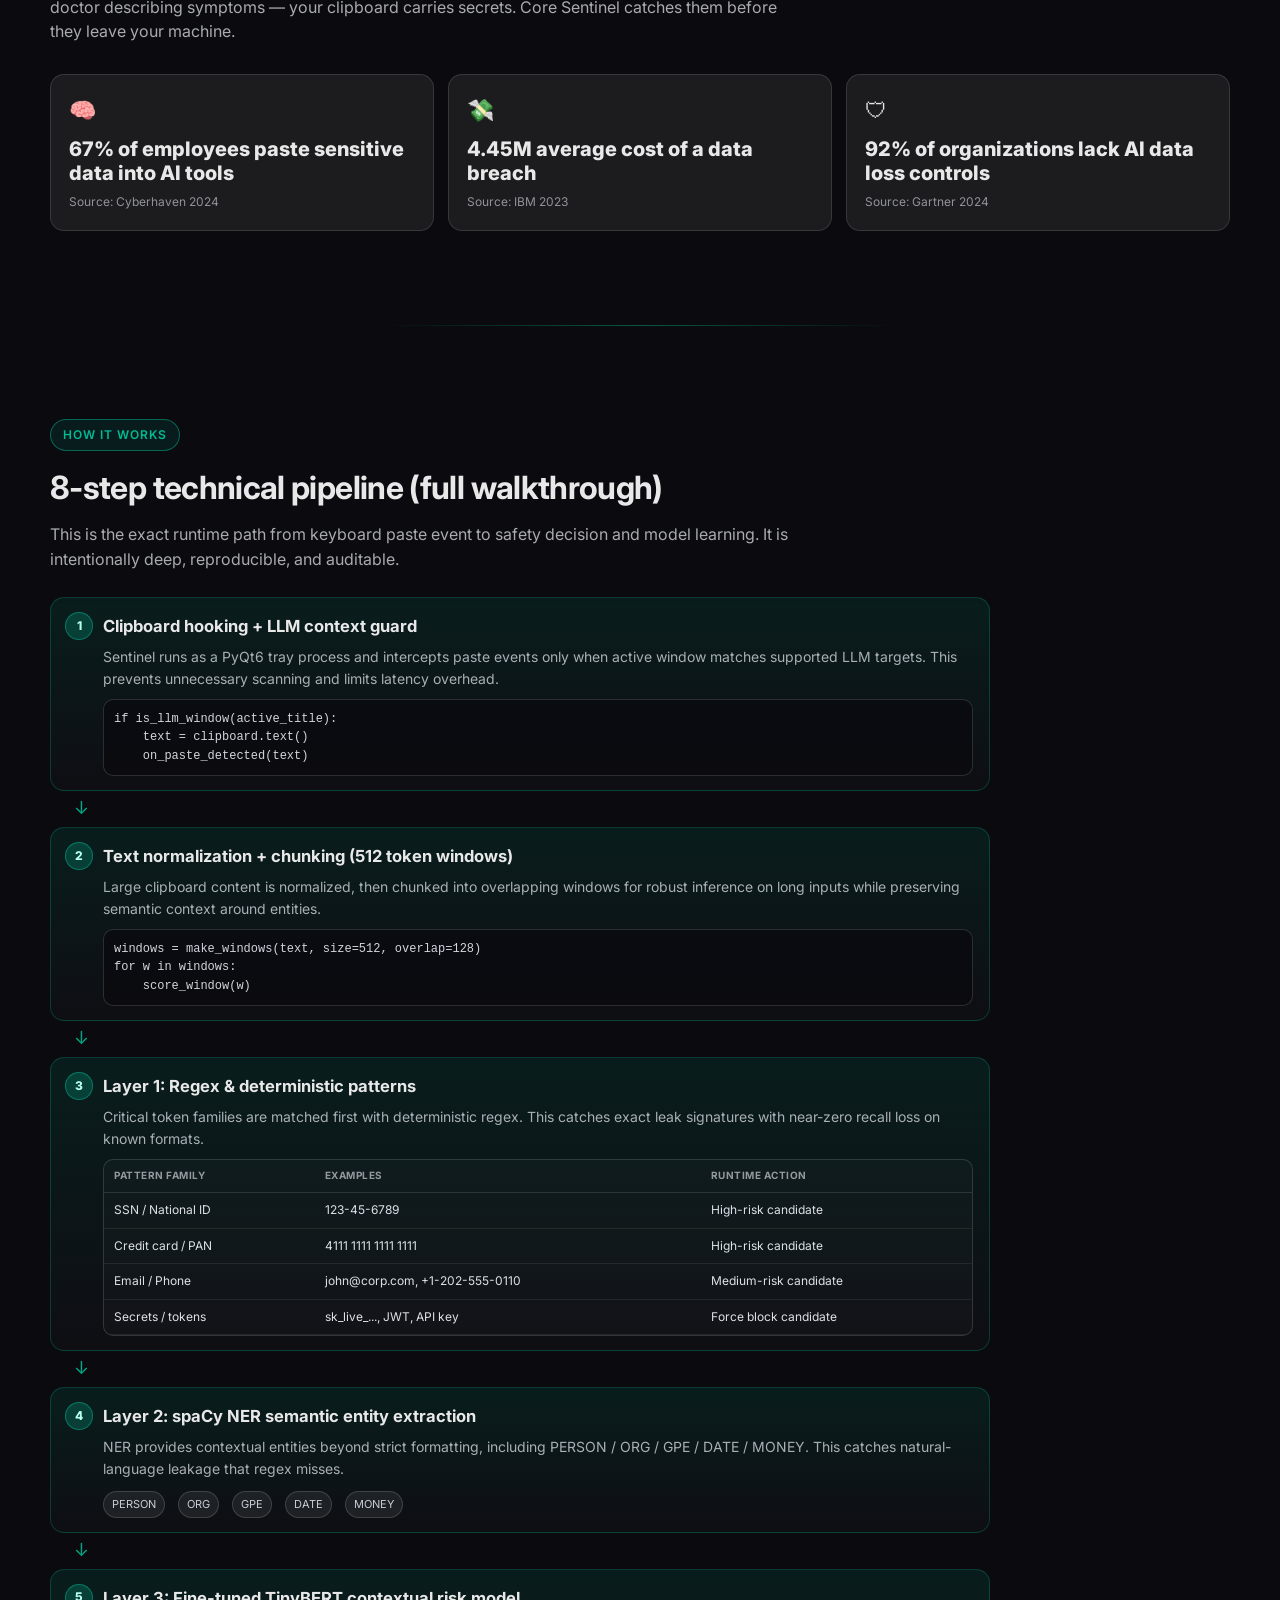
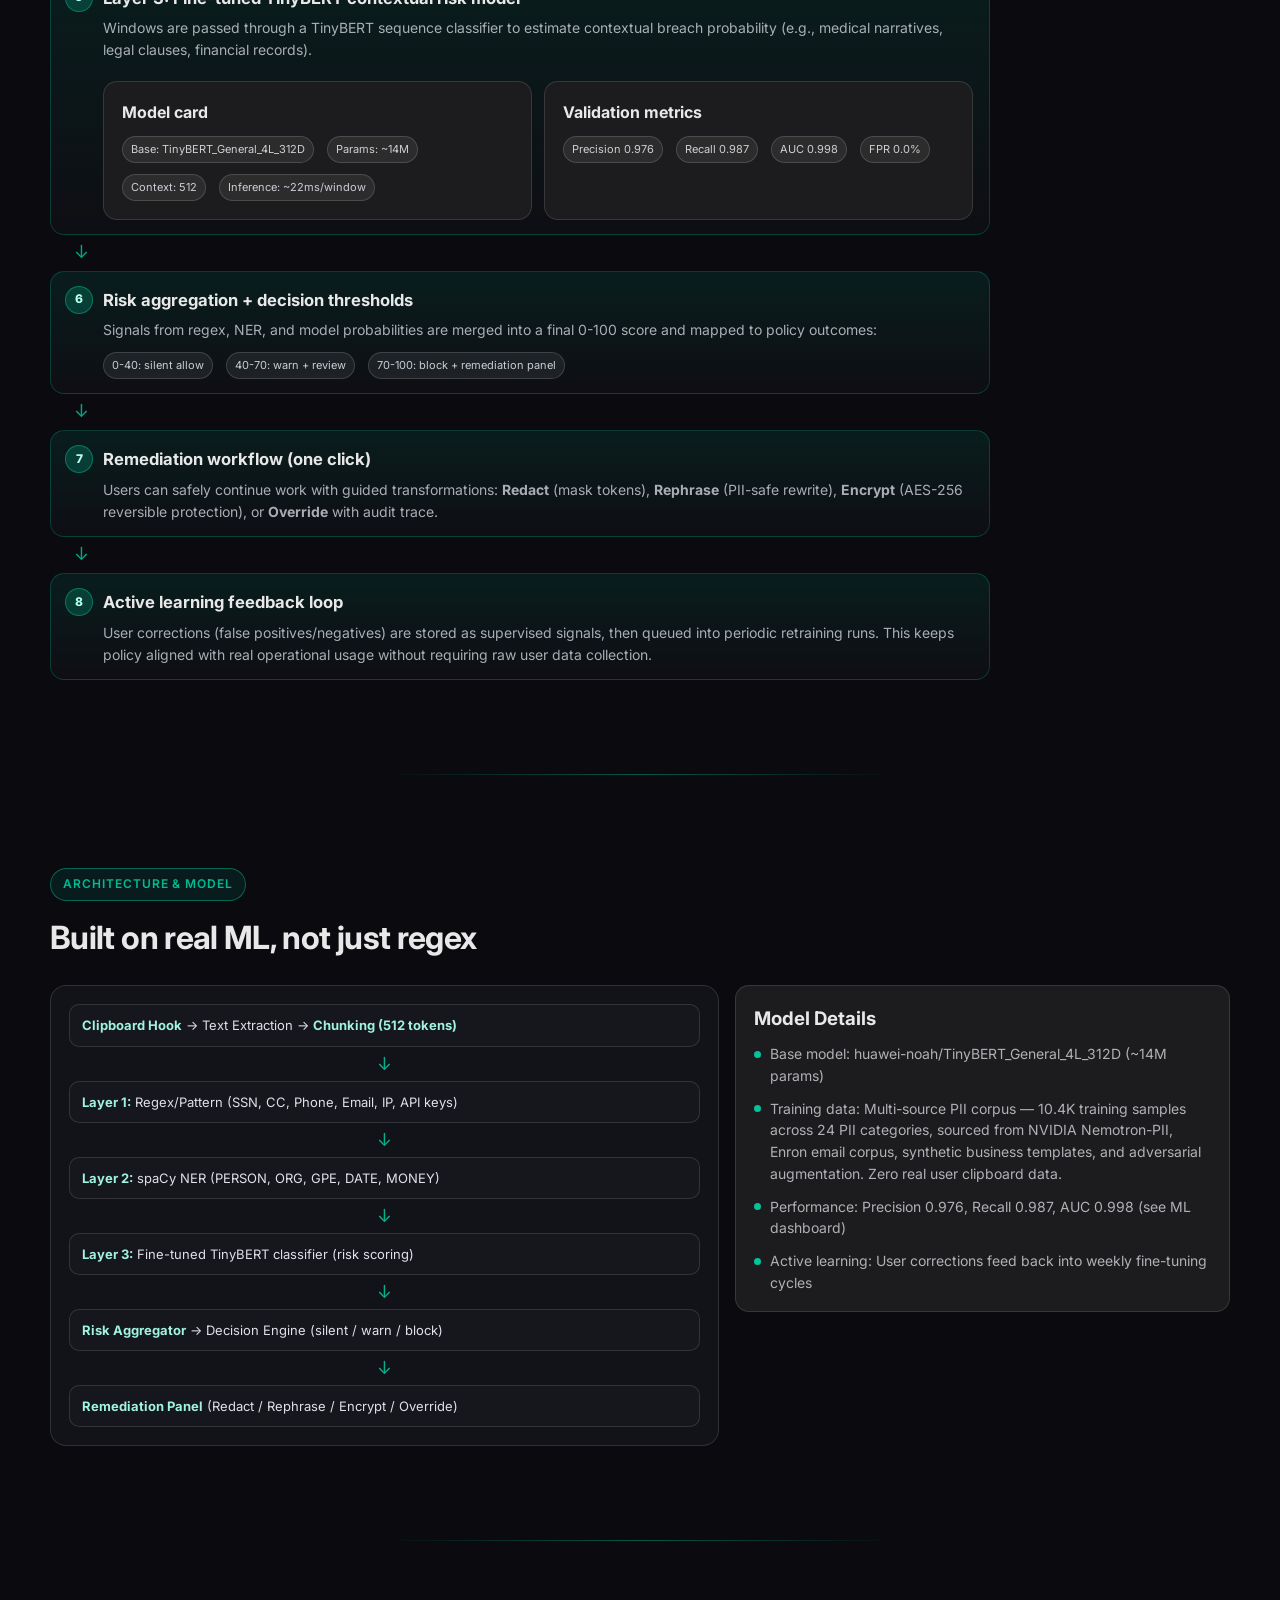
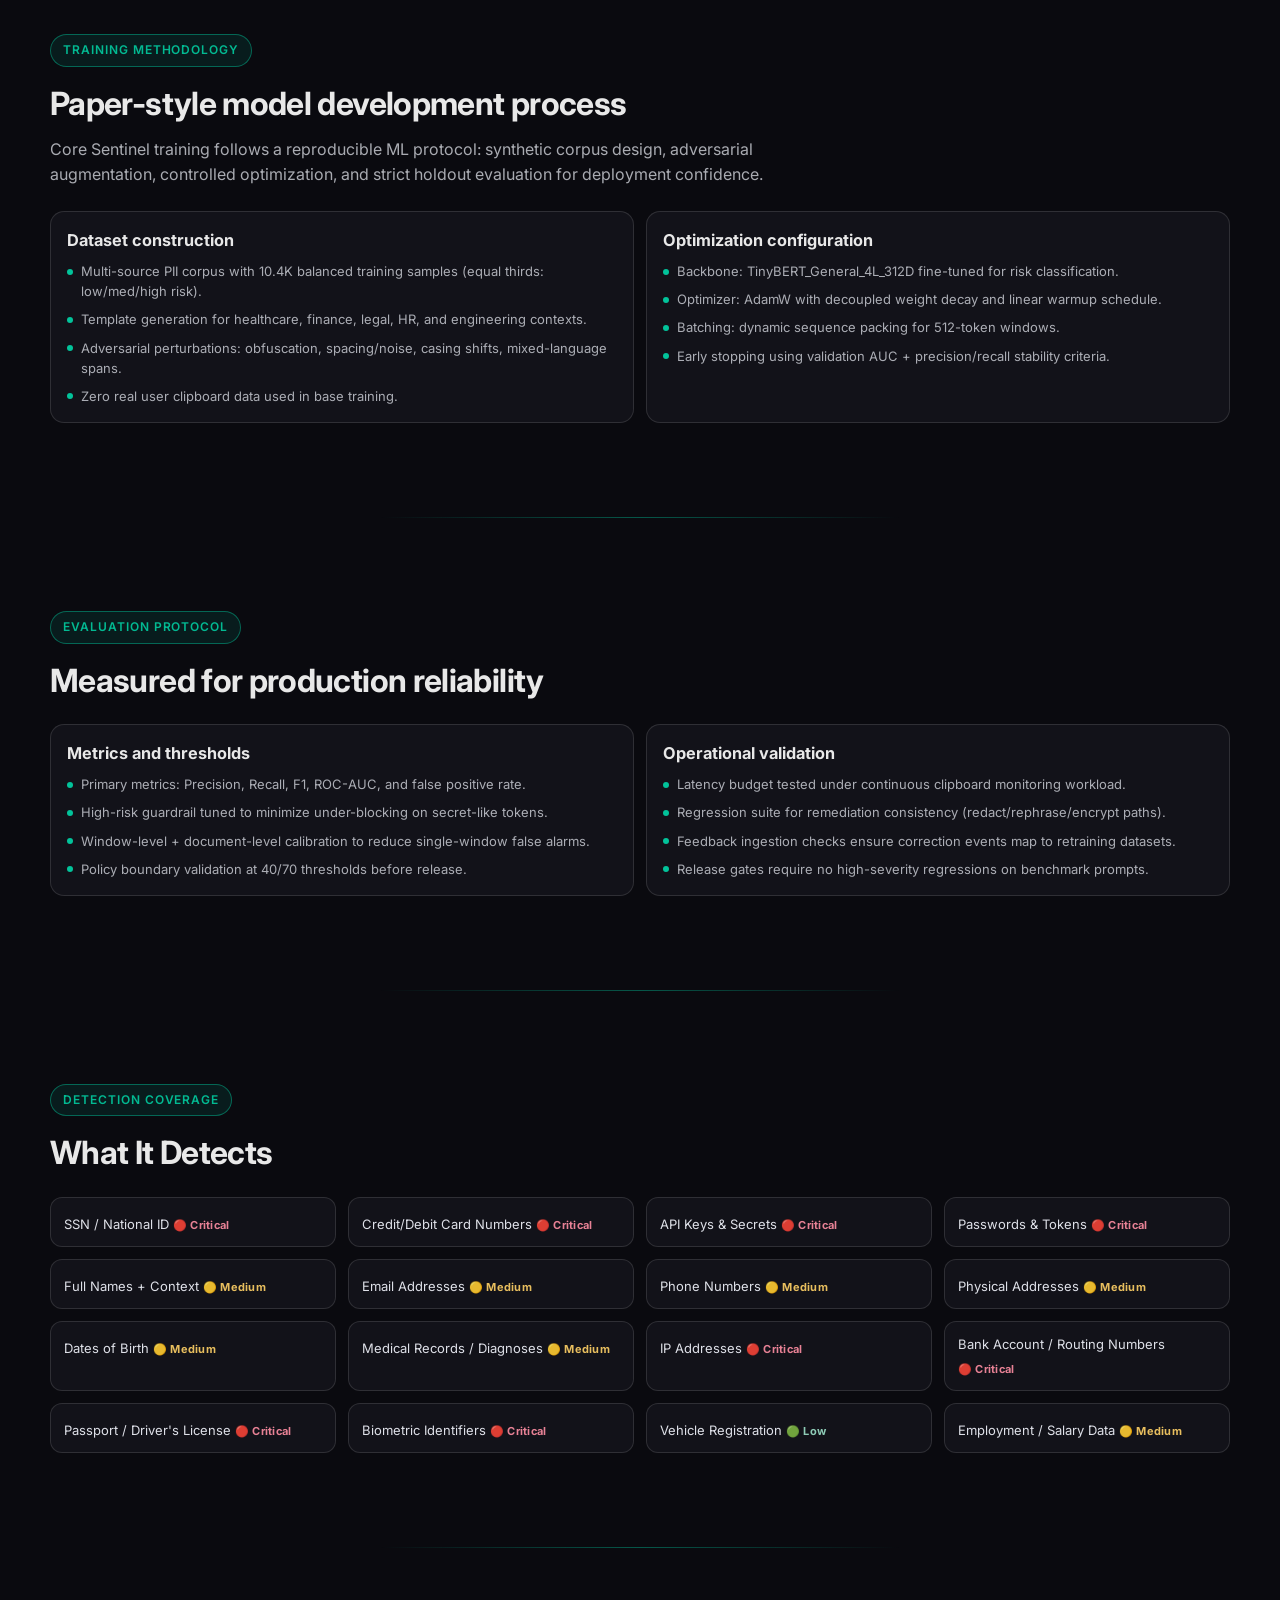
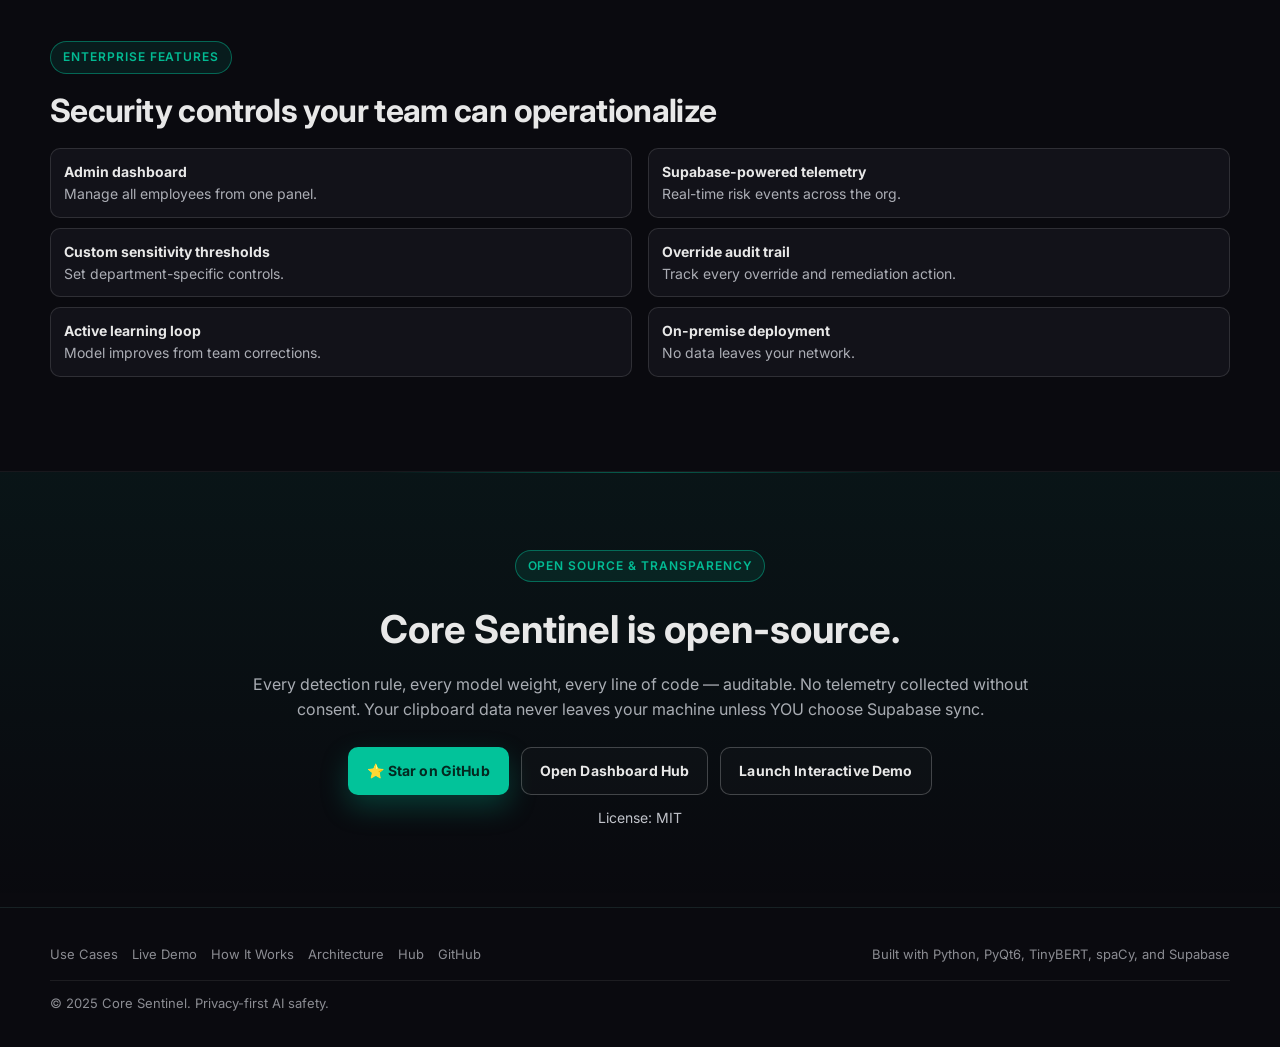
==== commit a0523047: "Align dashboard metrics with live ML artifacts and unify site data claims. This updates hub/privacy/" ====
--- a/docs/index.html
+++ b/docs/index.html
@@ -1156,7 +1156,7 @@
             <h3 style="margin-bottom: 8px;">Model Details</h3>
             <ul>
               <li>Base model: huawei-noah/TinyBERT_General_4L_312D (~14M params)</li>
-              <li>Training data: Synthetic PII corpus — 6.5K samples across 24 PII categories, generated with controlled templates + adversarial augmentation. Zero real user data.</li>
+              <li>Training data: Multi-source PII corpus — 10.4K training samples across 24 PII categories, sourced from NVIDIA Nemotron-PII, Enron email corpus, synthetic business templates, and adversarial augmentation. Zero real user clipboard data.</li>
               <li>Performance: Precision 0.976, Recall 0.987, AUC 0.998 (see ML dashboard)</li>
               <li>Active learning: User corrections feed back into weekly fine-tuning cycles</li>
             </ul>
@@ -1174,7 +1174,7 @@
           <article class="paper-card fade-in">
             <h3>Dataset construction</h3>
             <ul>
-              <li>Synthetic PII corpus with 6.5K samples across 24 entity categories.</li>
+              <li>Multi-source PII corpus with 10.4K balanced training samples (equal thirds: low/med/high risk).</li>
               <li>Template generation for healthcare, finance, legal, HR, and engineering contexts.</li>
               <li>Adversarial perturbations: obfuscation, spacing/noise, casing shifts, mixed-language spans.</li>
               <li>Zero real user clipboard data used in base training.</li>
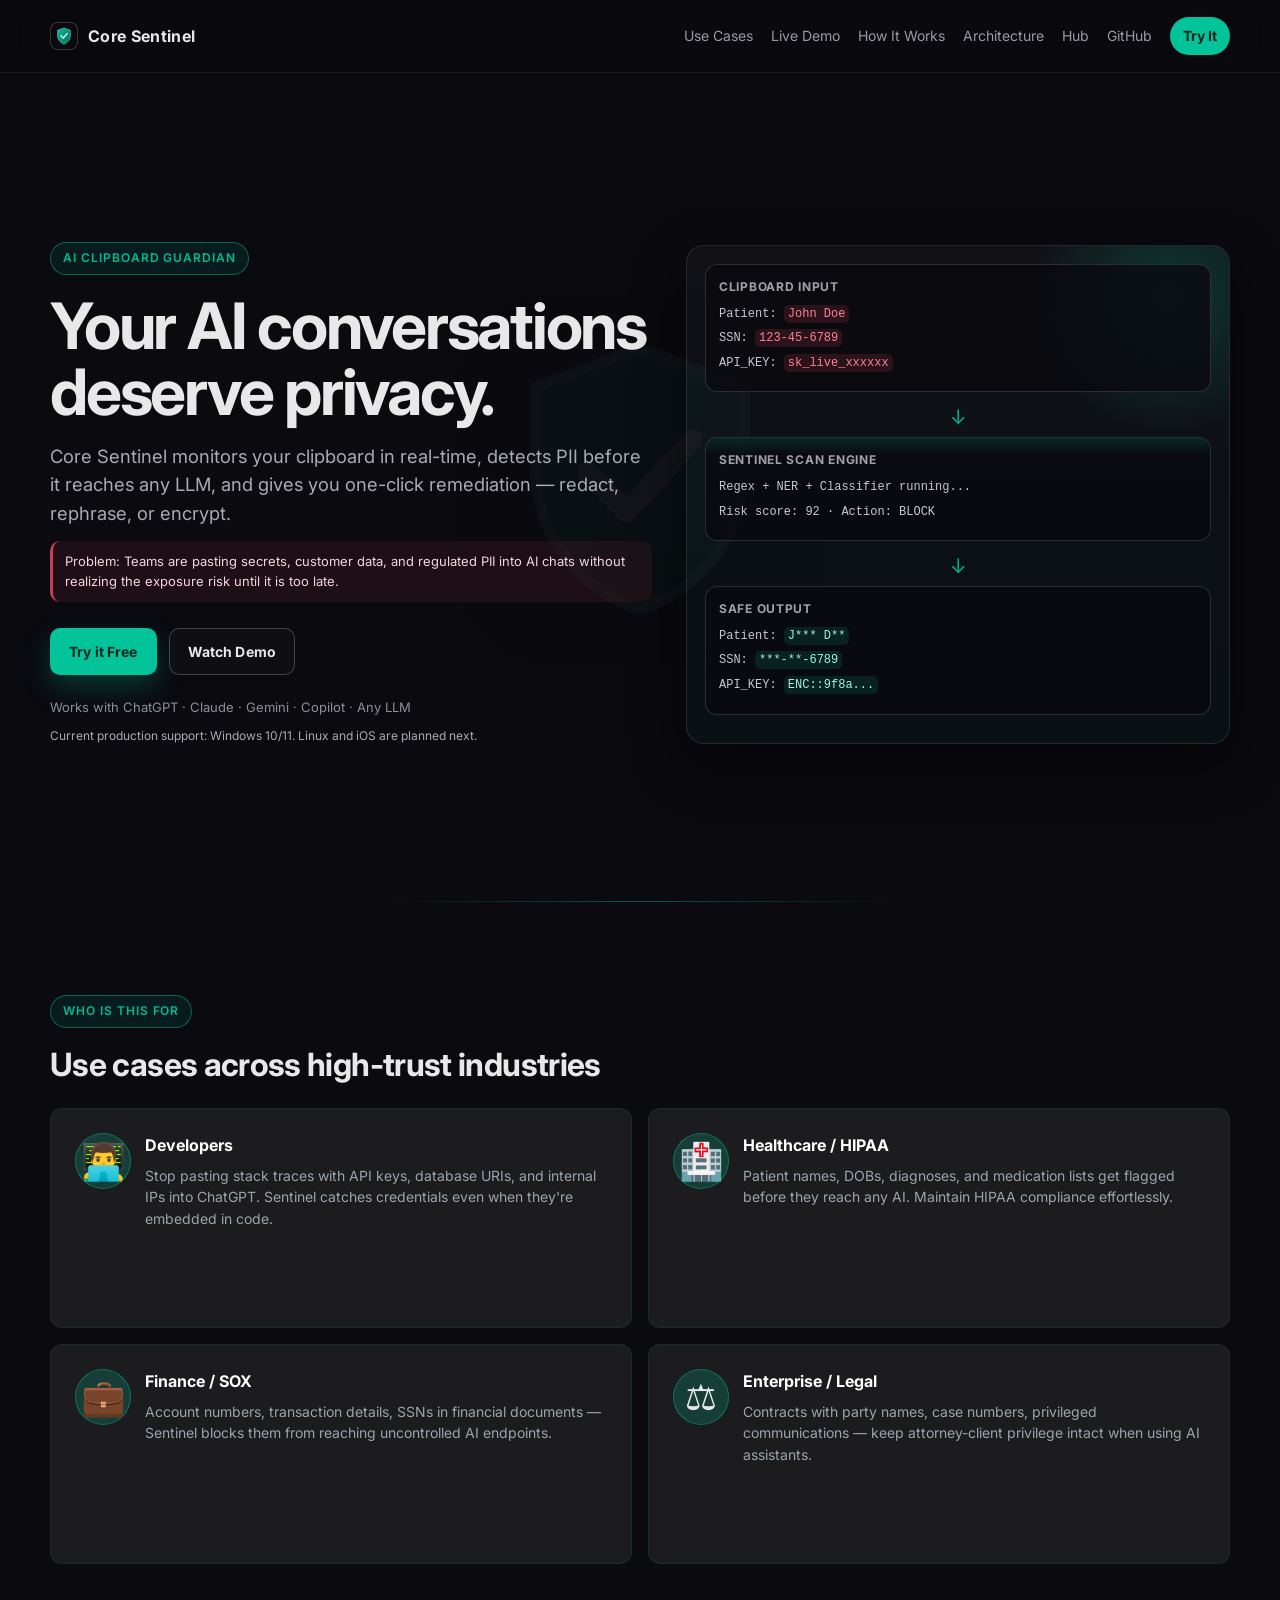
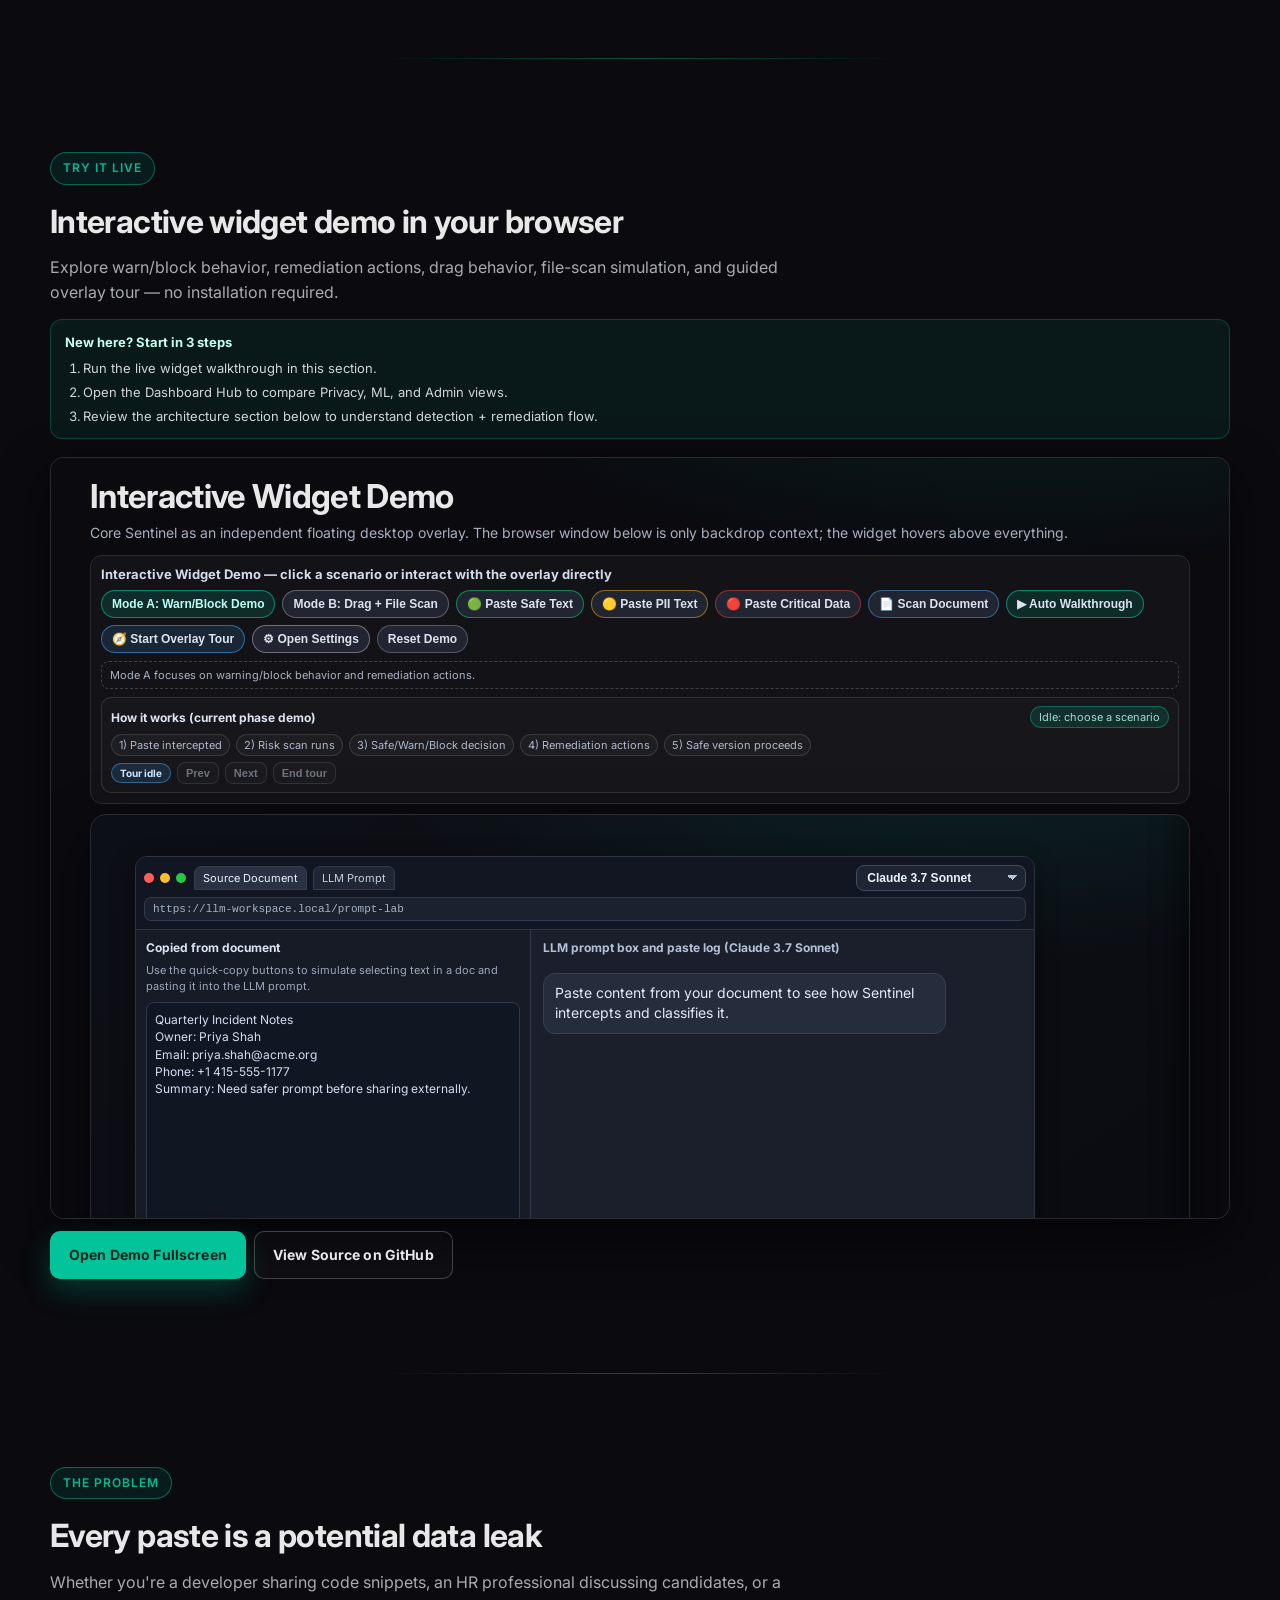
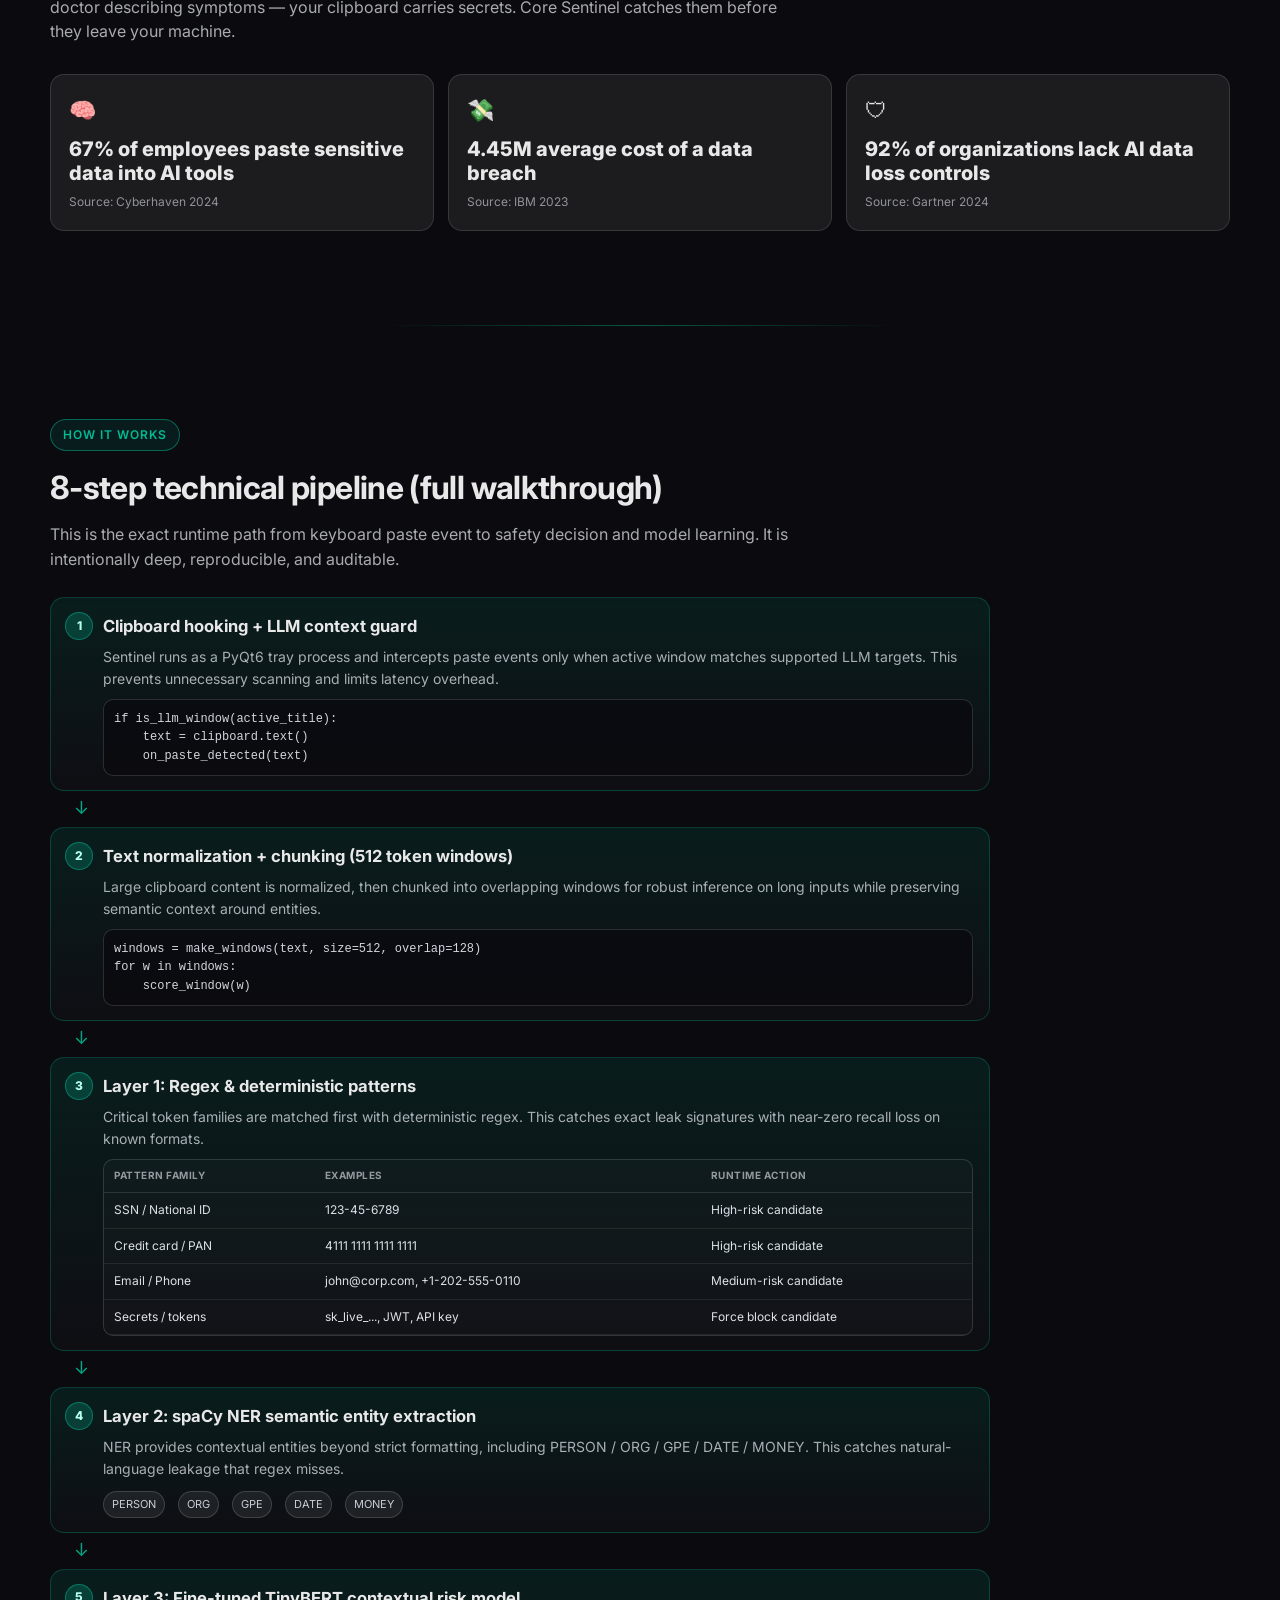
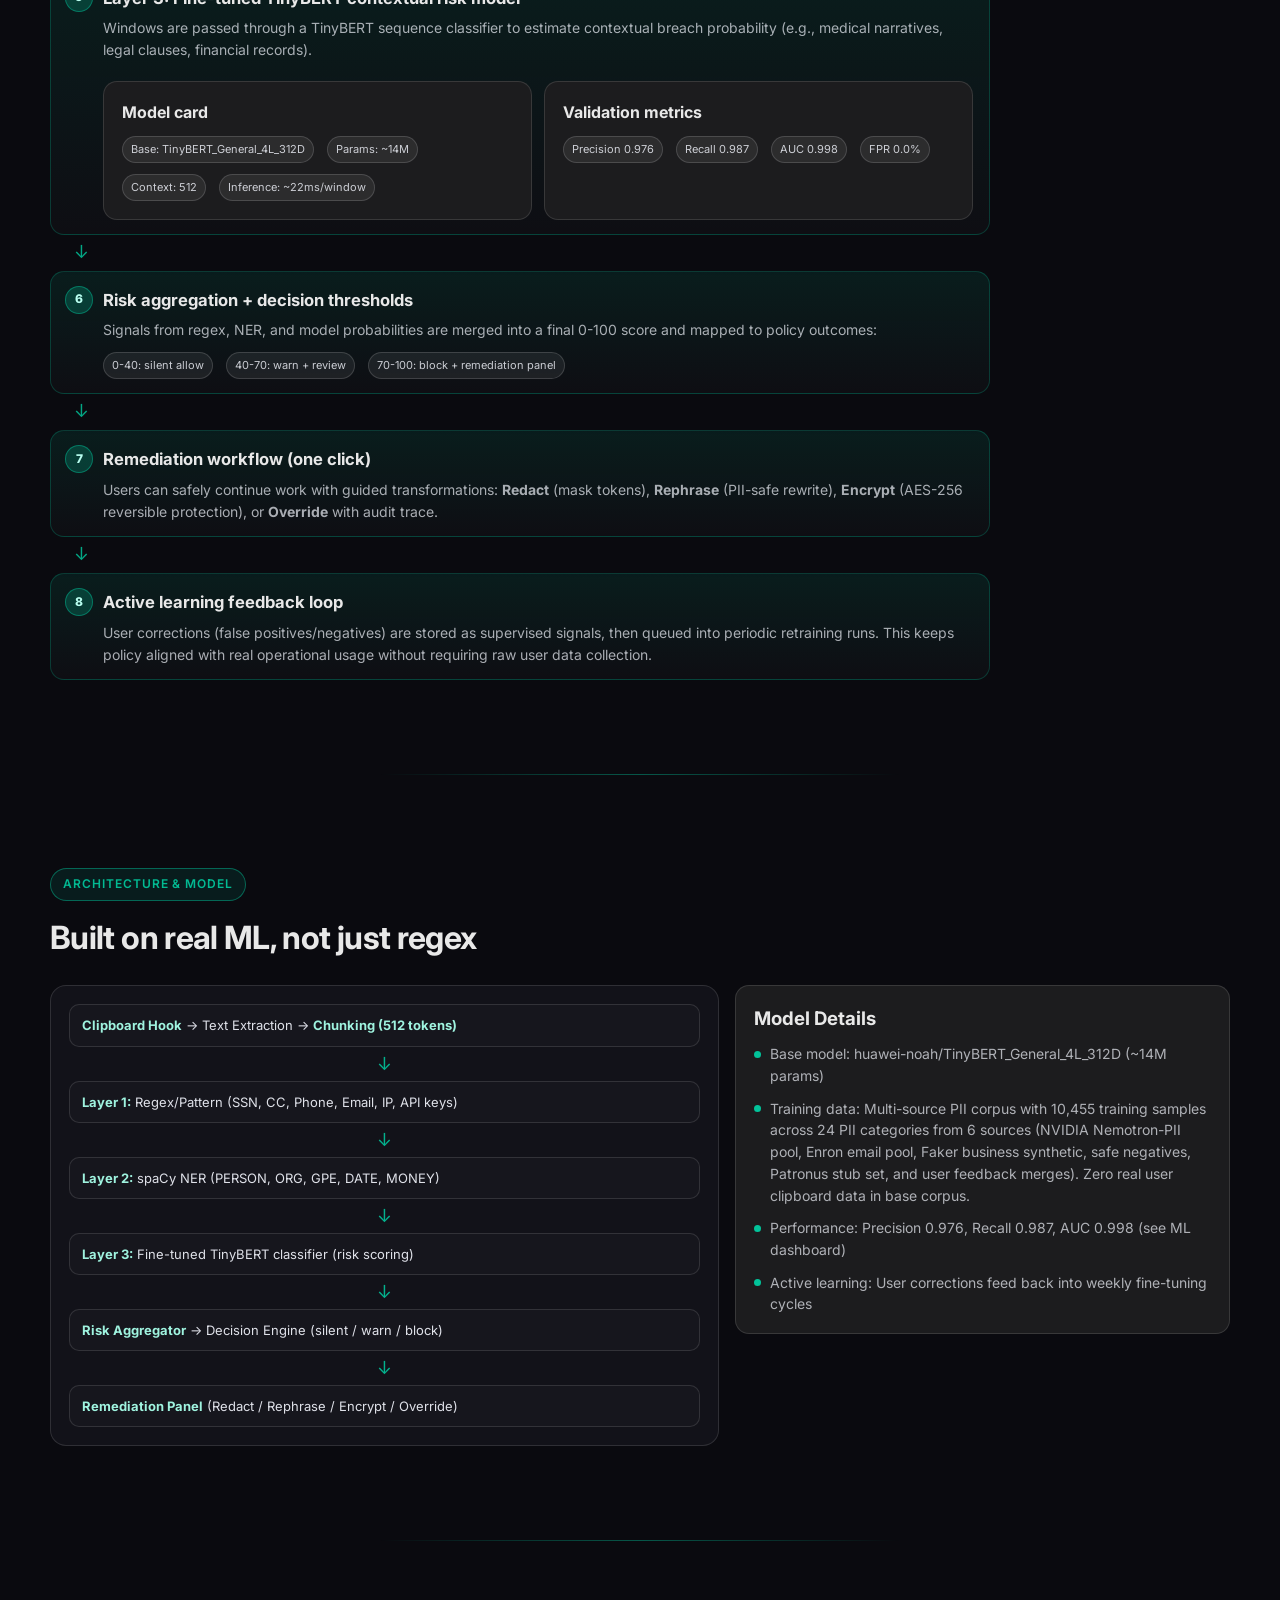
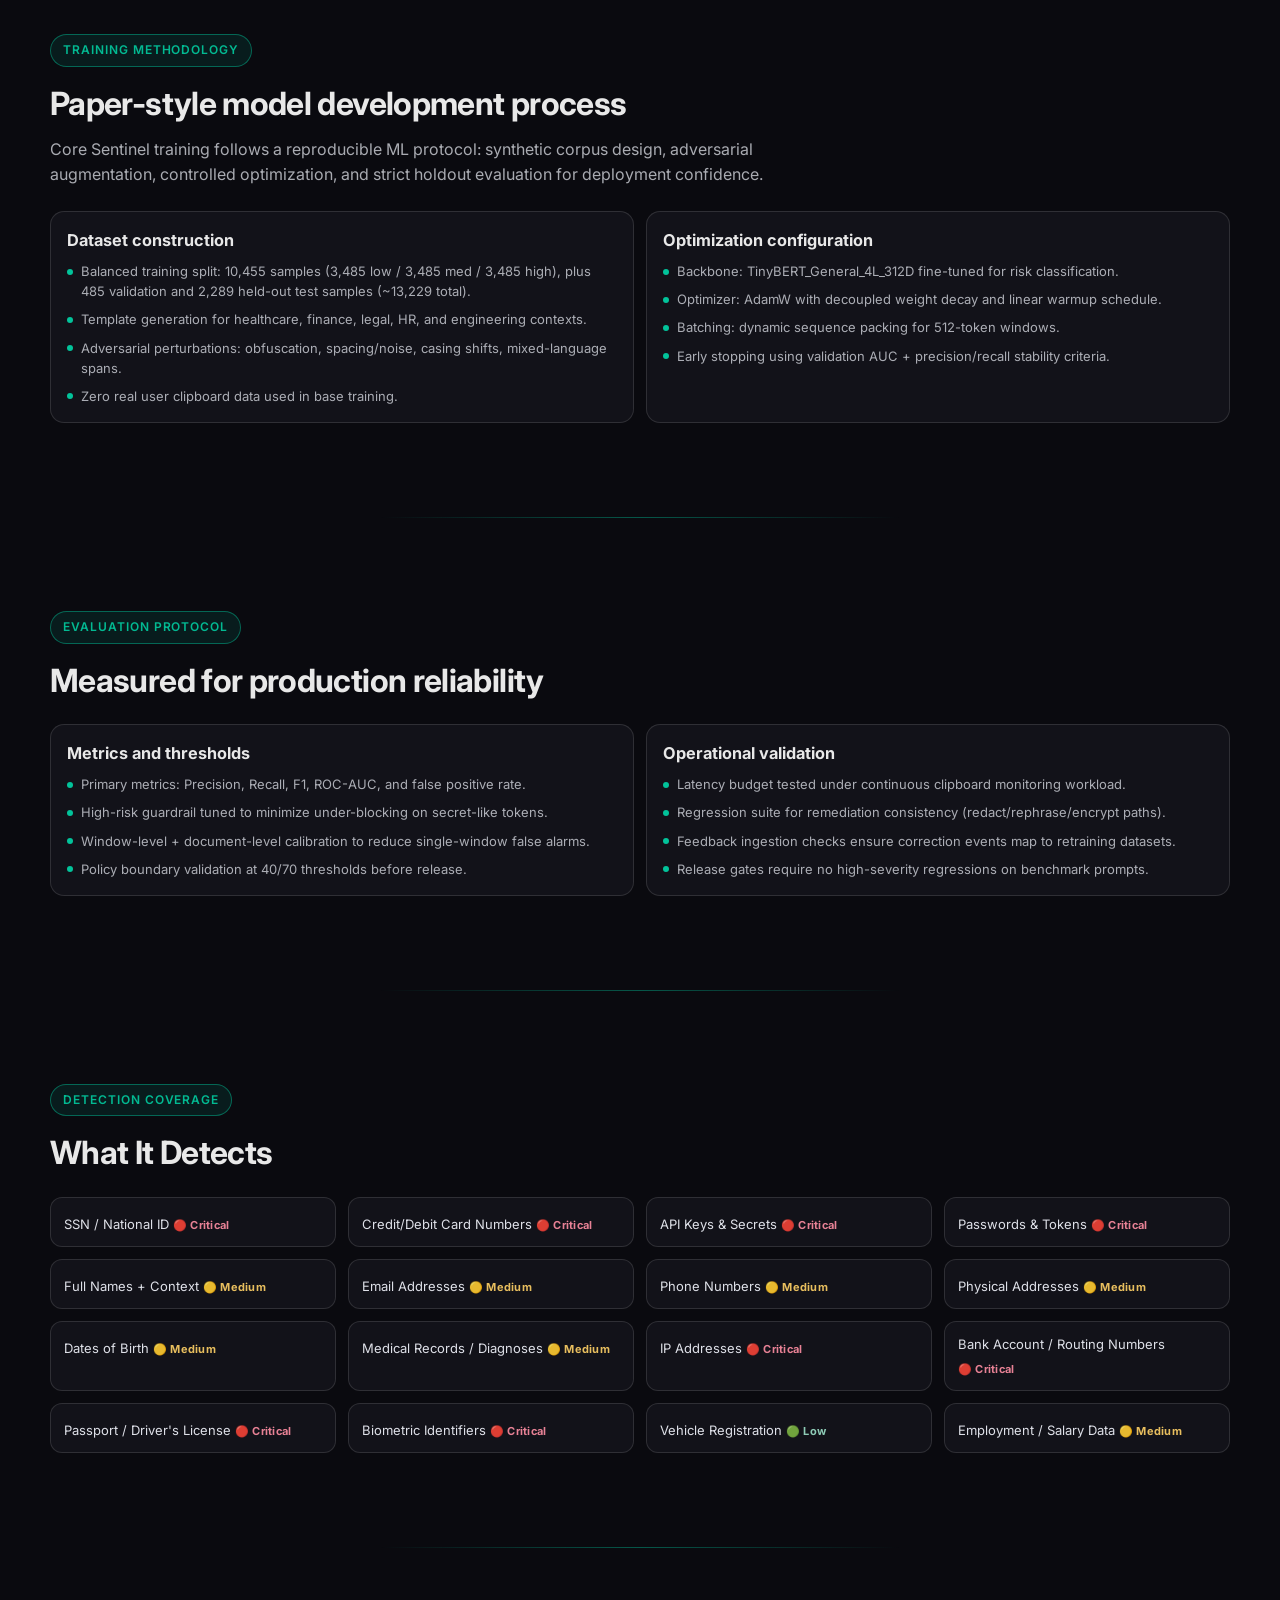
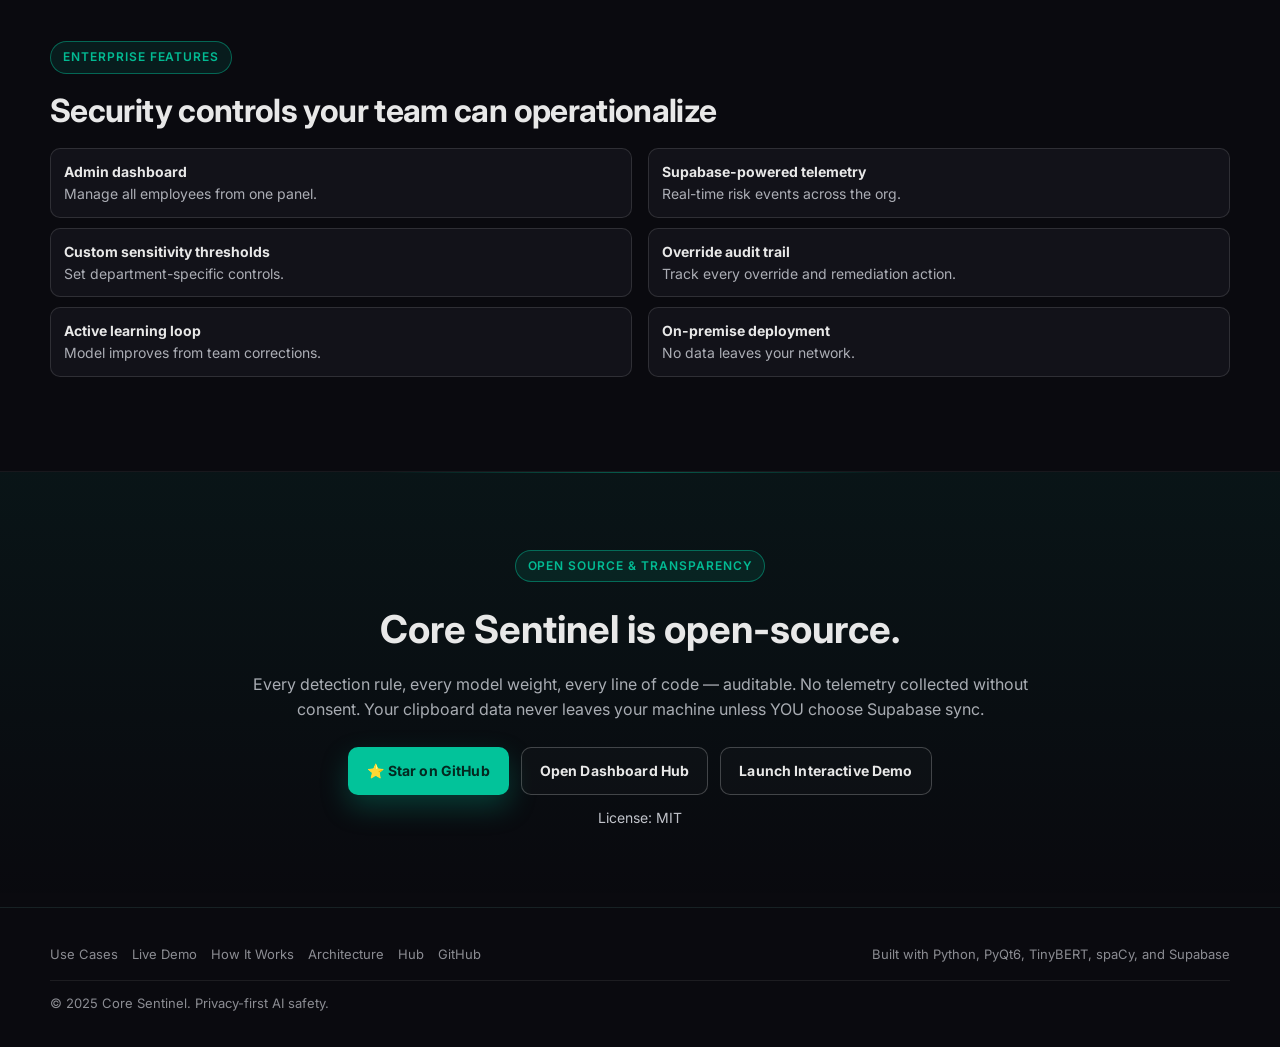
==== commit 804c1232: "Harden binary guardrail decisions, add release readiness gate, and align website dataset counts. Imp" ====
--- a/docs/index.html
+++ b/docs/index.html
@@ -1156,7 +1156,7 @@
             <h3 style="margin-bottom: 8px;">Model Details</h3>
             <ul>
               <li>Base model: huawei-noah/TinyBERT_General_4L_312D (~14M params)</li>
-              <li>Training data: Multi-source PII corpus — 10.4K training samples across 24 PII categories, sourced from NVIDIA Nemotron-PII, Enron email corpus, synthetic business templates, and adversarial augmentation. Zero real user clipboard data.</li>
+              <li>Training data: Multi-source PII corpus with 10,455 training samples across 24 PII categories from 6 sources (NVIDIA Nemotron-PII pool, Enron email pool, Faker business synthetic, safe negatives, Patronus stub set, and user feedback merges). Zero real user clipboard data in base corpus.</li>
               <li>Performance: Precision 0.976, Recall 0.987, AUC 0.998 (see ML dashboard)</li>
               <li>Active learning: User corrections feed back into weekly fine-tuning cycles</li>
             </ul>
@@ -1174,7 +1174,7 @@
           <article class="paper-card fade-in">
             <h3>Dataset construction</h3>
             <ul>
-              <li>Multi-source PII corpus with 10.4K balanced training samples (equal thirds: low/med/high risk).</li>
+              <li>Balanced training split: 10,455 samples (3,485 low / 3,485 med / 3,485 high), plus 485 validation and 2,289 held-out test samples (~13,229 total).</li>
               <li>Template generation for healthcare, finance, legal, HR, and engineering contexts.</li>
               <li>Adversarial perturbations: obfuscation, spacing/noise, casing shifts, mixed-language spans.</li>
               <li>Zero real user clipboard data used in base training.</li>
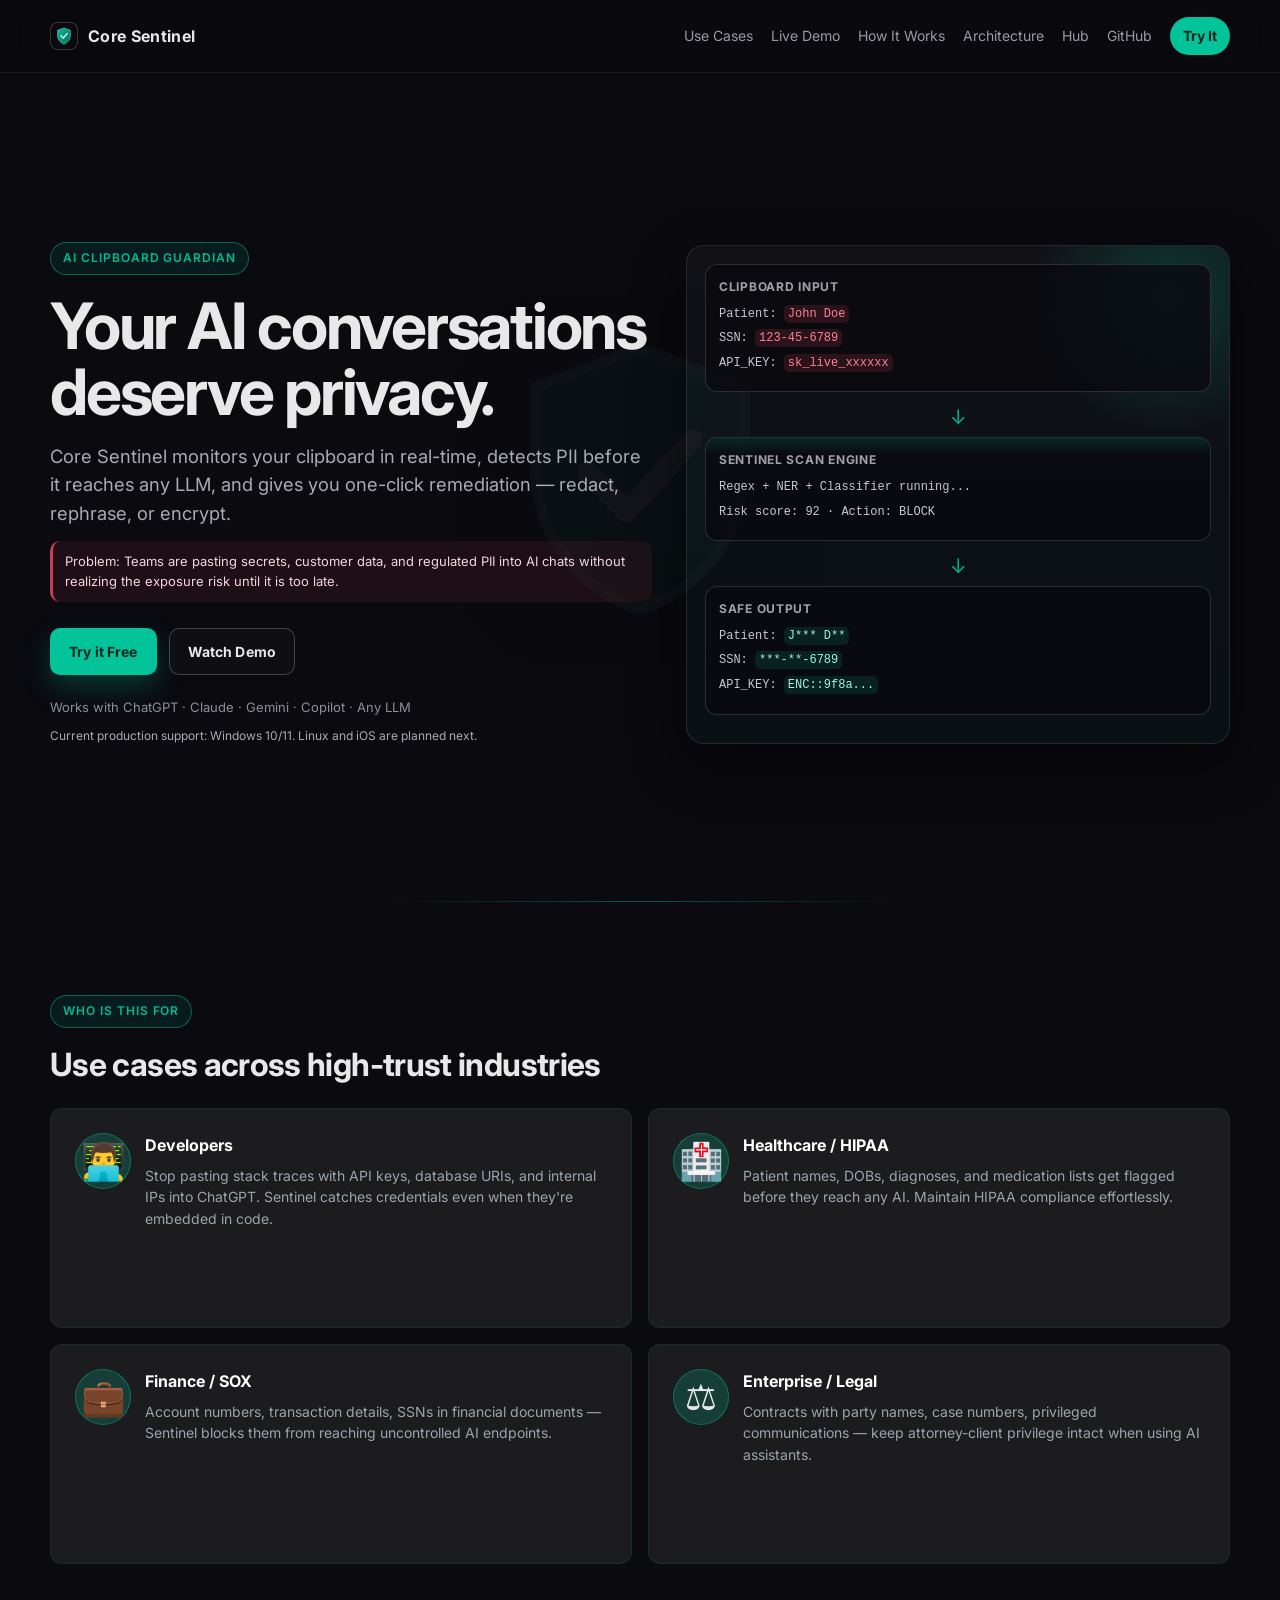
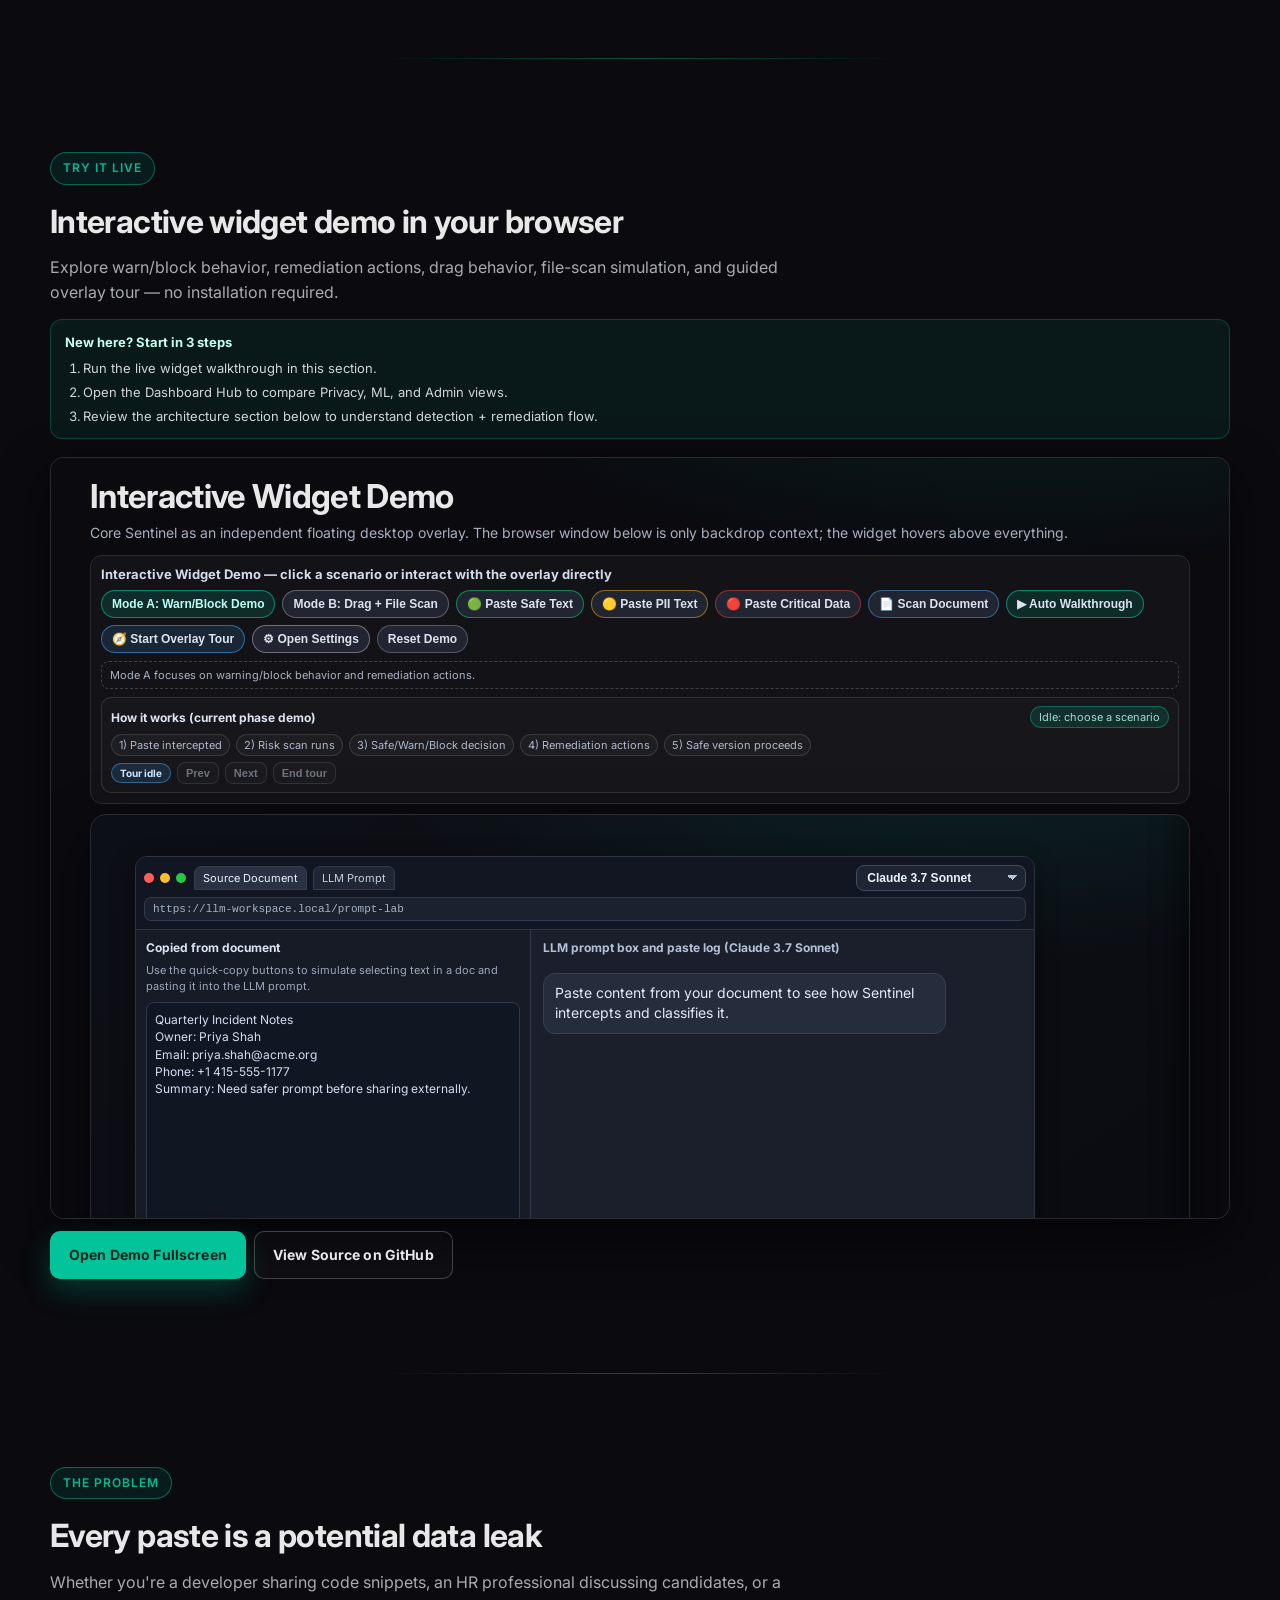
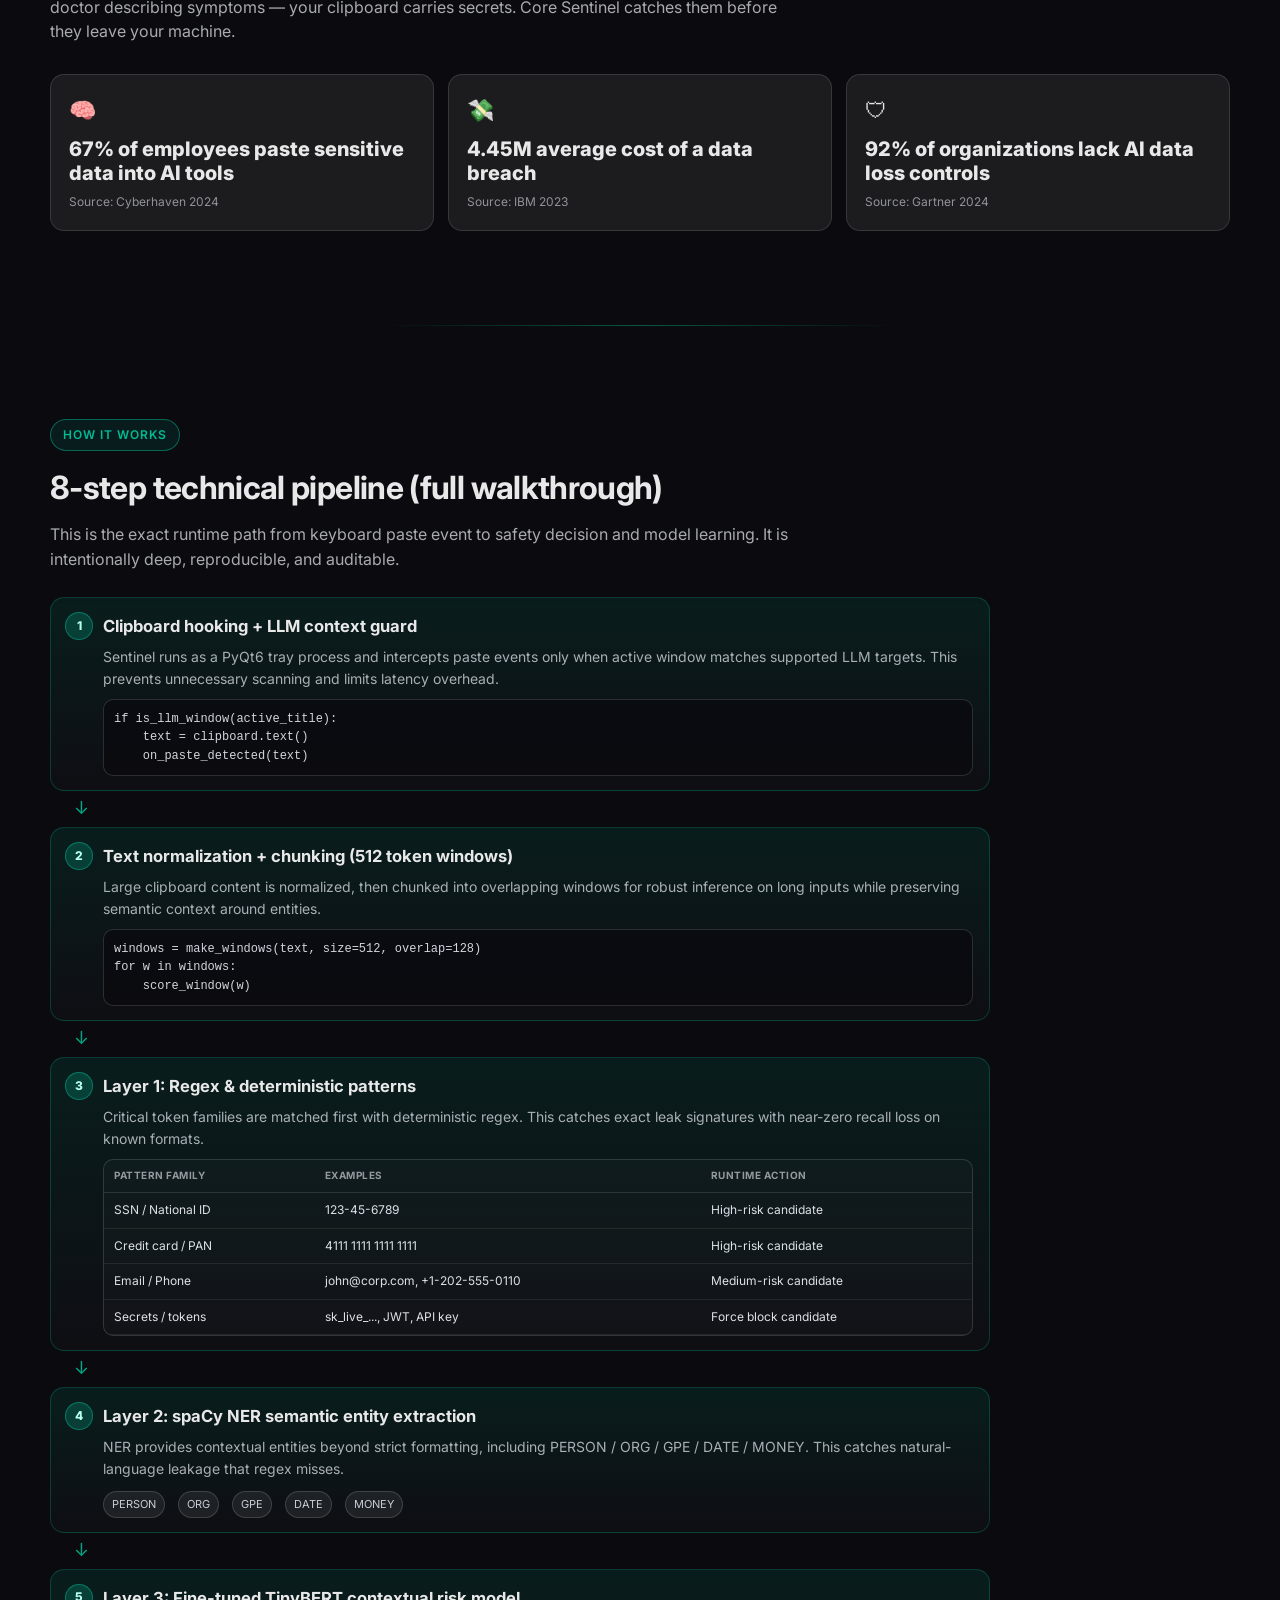
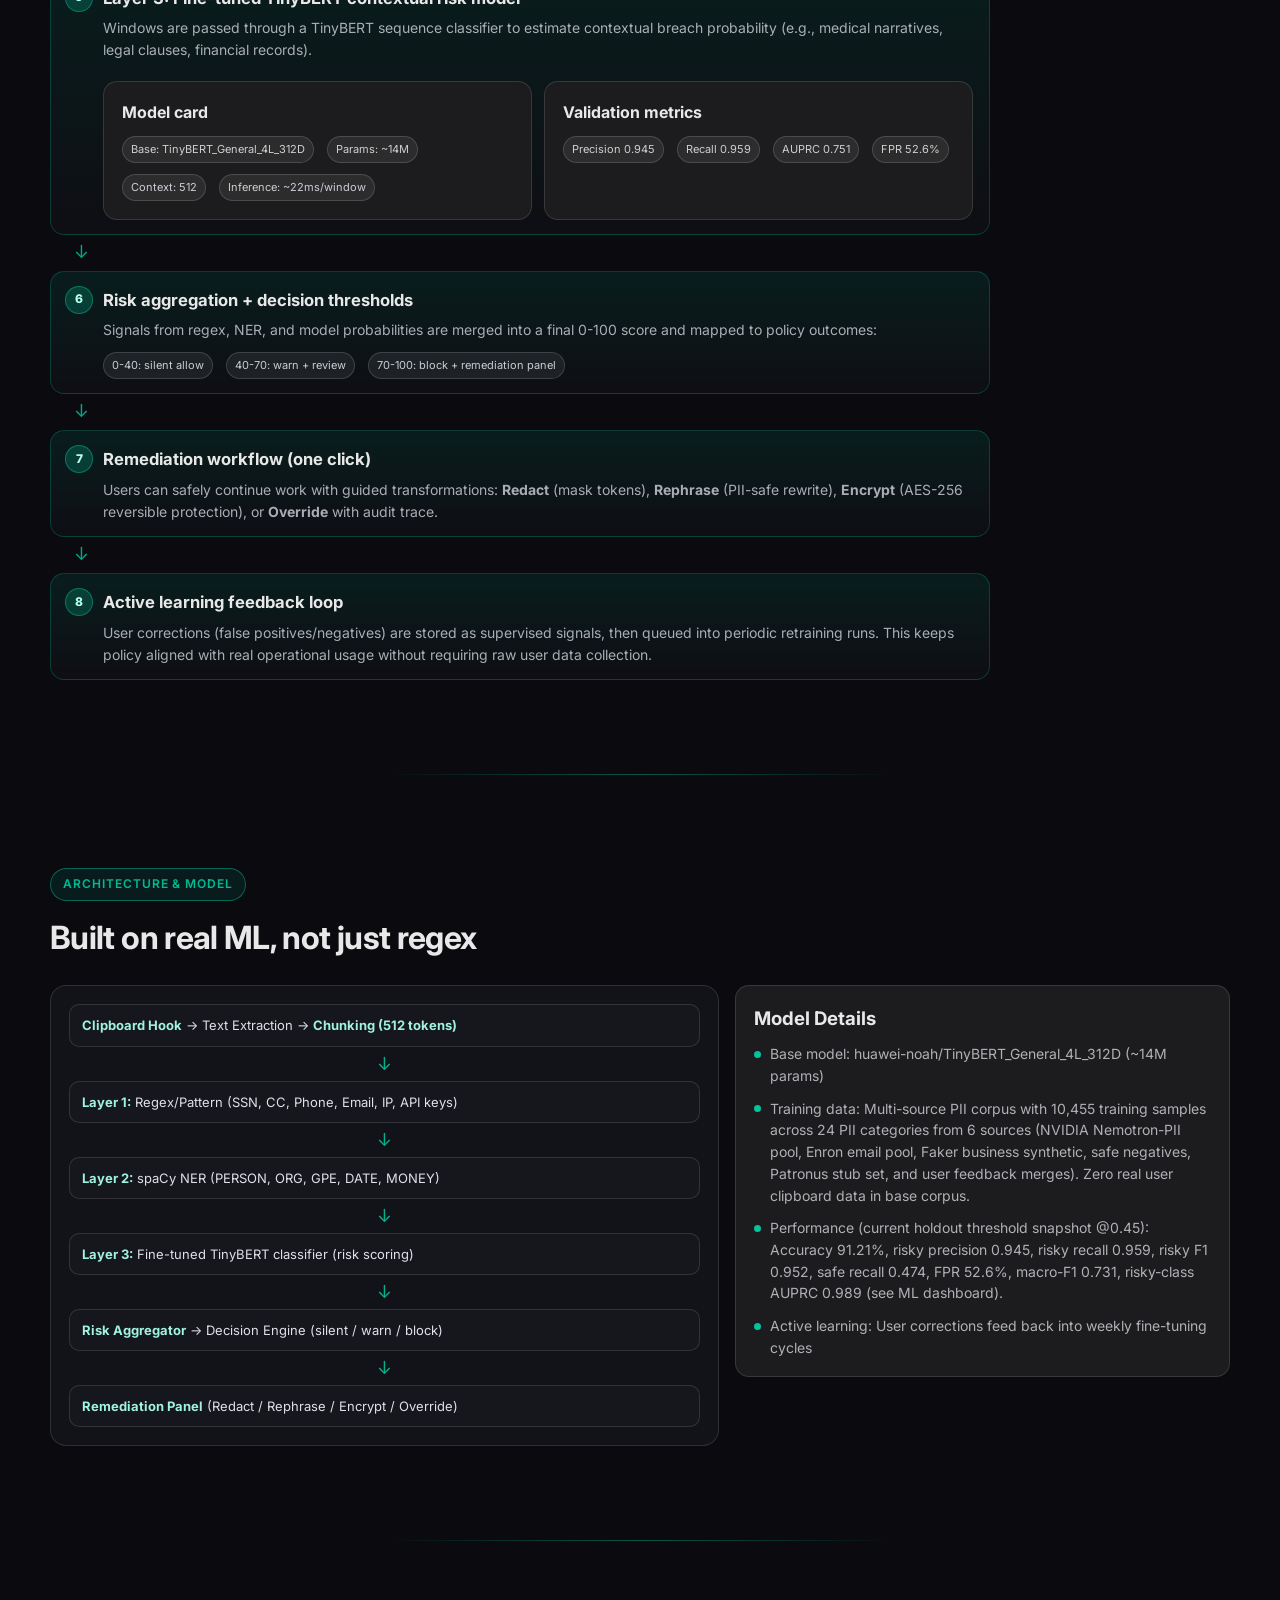
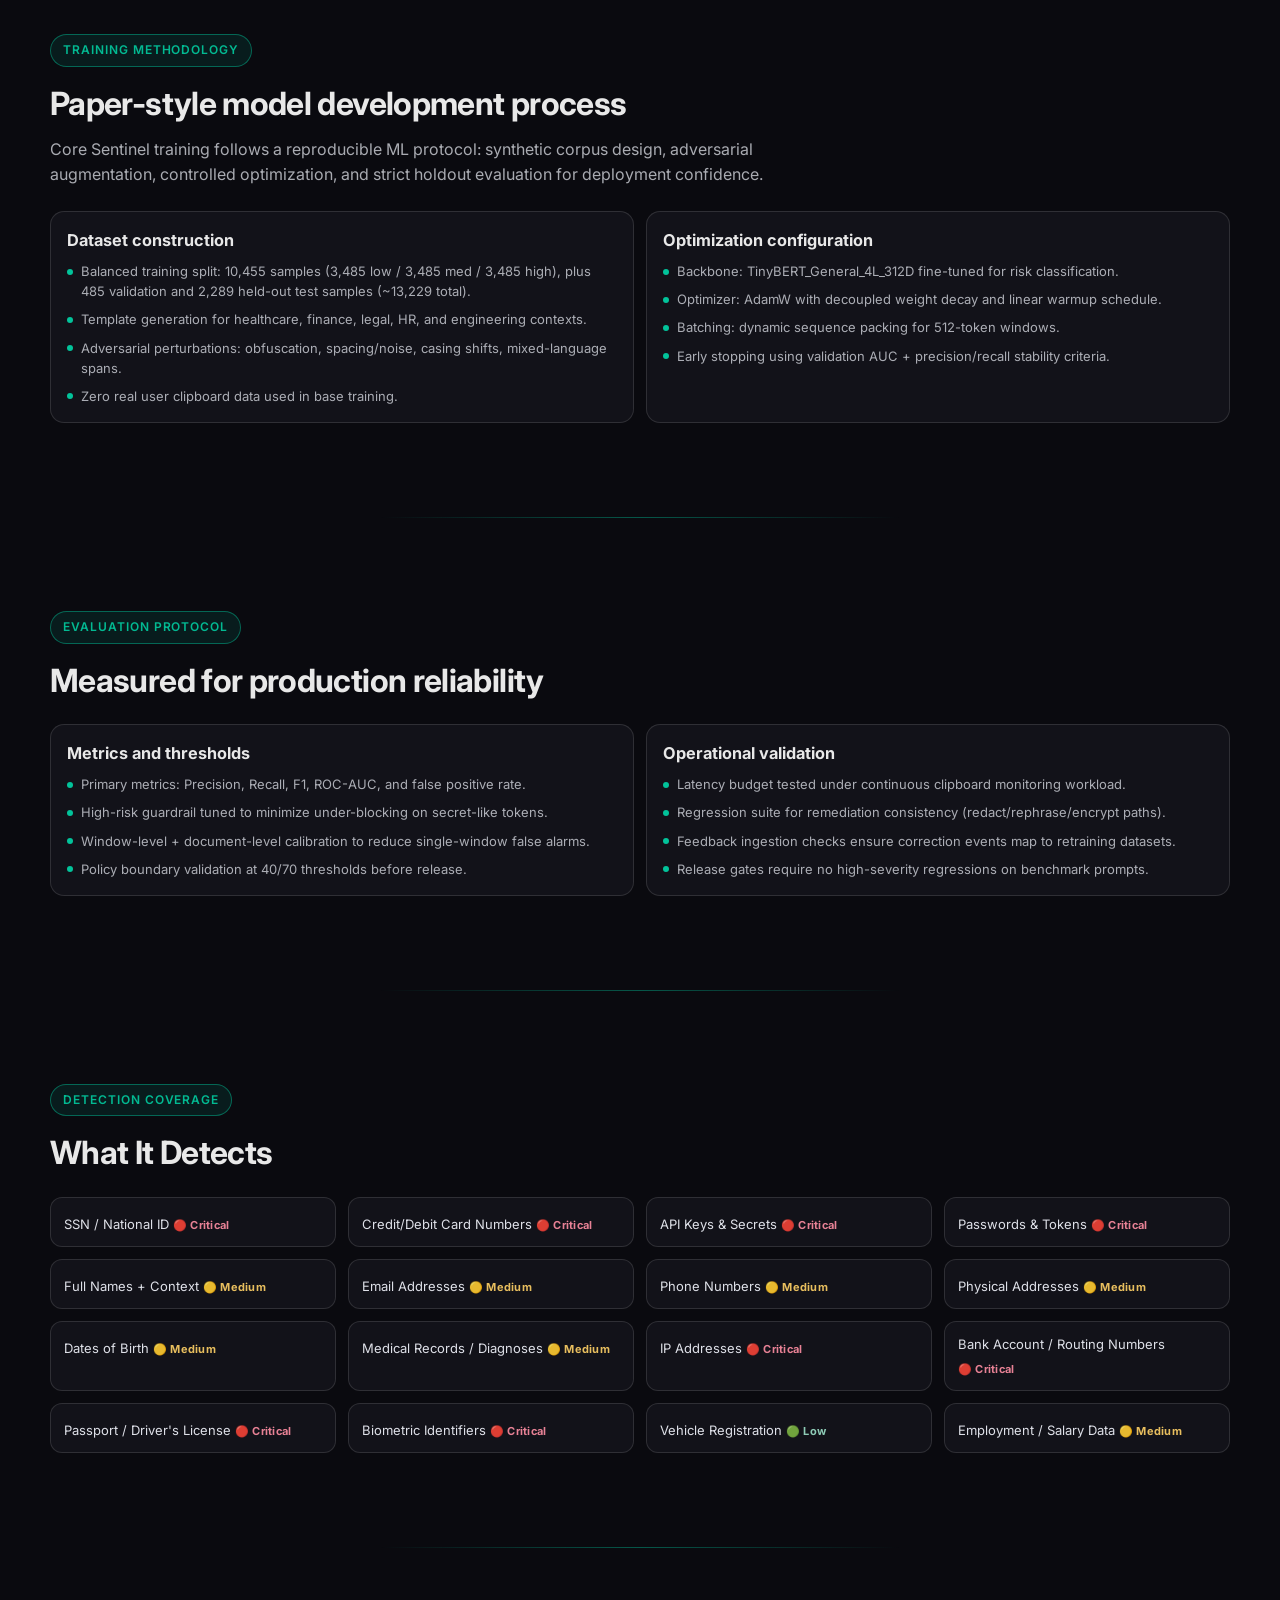
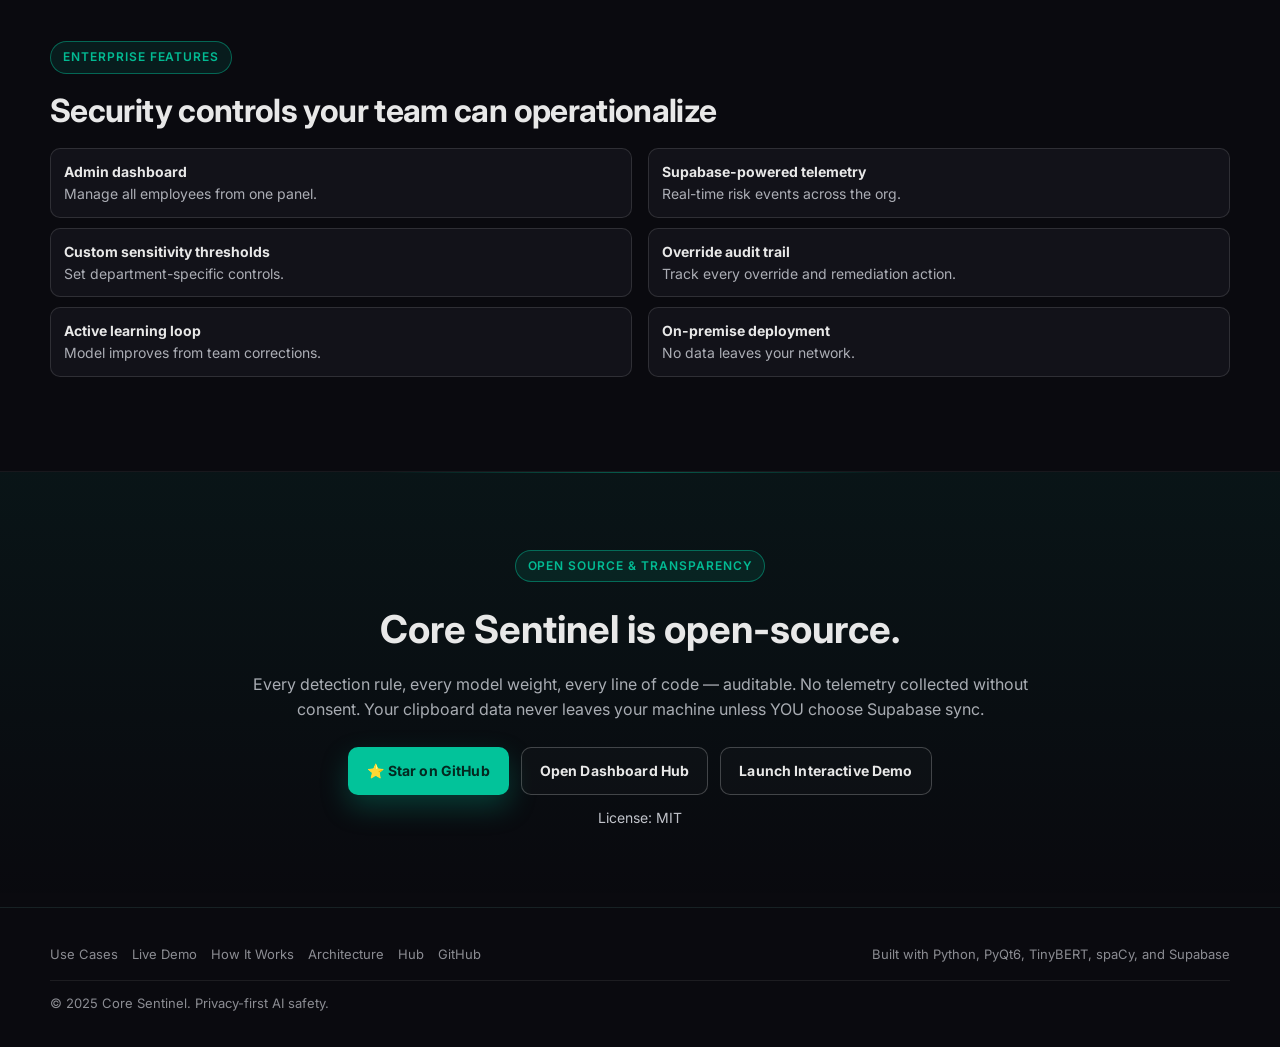
==== commit 8f13ffdc: "Sync website records to current holdout metrics and auto-refresh on retrain. Update landing/hub/ML d" ====
--- a/docs/index.html
+++ b/docs/index.html
@@ -1097,10 +1097,10 @@
               <div class="card">
                 <h4 style="margin-bottom:8px;">Validation metrics</h4>
                 <div class="chips">
-                  <span class="metric-chip">Precision 0.976</span>
-                  <span class="metric-chip">Recall 0.987</span>
-                  <span class="metric-chip">AUC 0.998</span>
-                  <span class="metric-chip">FPR 0.0%</span>
+                  <span class="metric-chip" id="landingMetricPrecision">Precision 0.945</span>
+                  <span class="metric-chip" id="landingMetricRecall">Recall 0.959</span>
+                  <span class="metric-chip" id="landingMetricAuprc">AUPRC 0.751</span>
+                  <span class="metric-chip" id="landingMetricFpr">FPR 52.6%</span>
                 </div>
               </div>
             </div>
@@ -1157,7 +1157,7 @@
             <ul>
               <li>Base model: huawei-noah/TinyBERT_General_4L_312D (~14M params)</li>
               <li>Training data: Multi-source PII corpus with 10,455 training samples across 24 PII categories from 6 sources (NVIDIA Nemotron-PII pool, Enron email pool, Faker business synthetic, safe negatives, Patronus stub set, and user feedback merges). Zero real user clipboard data in base corpus.</li>
-              <li>Performance: Precision 0.976, Recall 0.987, AUC 0.998 (see ML dashboard)</li>
+              <li id="landingModelPerfLine">Performance (current holdout threshold snapshot @0.45): Accuracy 91.21%, risky precision 0.945, risky recall 0.959, risky F1 0.952, safe recall 0.474, FPR 52.6%, macro-F1 0.731, risky-class AUPRC 0.989 (see ML dashboard).</li>
               <li>Active learning: User corrections feed back into weekly fine-tuning cycles</li>
             </ul>
           </aside>
@@ -1317,6 +1317,59 @@
       });
     });
 
+    function _num(v) {
+      const n = Number(v);
+      return Number.isFinite(n) ? n : null;
+    }
+
+    async function loadLandingModelRecords() {
+      const candidates = ["./data/model_records.json", "data/model_records.json", "../docs/data/model_records.json"];
+      for (const url of candidates) {
+        try {
+          const r = await fetch(url, { cache: "no-store" });
+          if (!r.ok) continue;
+          const j = await r.json();
+          if (!j || typeof j !== "object") continue;
+          const m = j.metrics || {};
+          const acc = _num(m.accuracy);
+          const prec = _num(m.precision);
+          const rec = _num(m.recall);
+          const f1 = _num(m.f1);
+          const macroF1 = _num(m.macro_f1);
+          const safeRecall = _num(m.safe_recall);
+          const fpr = _num(m.fpr_non_high_as_high);
+          const riskyAuprc = _num(m.risky_auprc);
+          const threshold = _num(m.recommended_threshold);
+          const macroAuprc = _num(m.auc);
+
+          const chipP = document.getElementById("landingMetricPrecision");
+          const chipR = document.getElementById("landingMetricRecall");
+          const chipA = document.getElementById("landingMetricAuprc");
+          const chipF = document.getElementById("landingMetricFpr");
+          const perfLine = document.getElementById("landingModelPerfLine");
+
+          if (chipP && prec !== null) chipP.textContent = `Precision ${prec.toFixed(3)}`;
+          if (chipR && rec !== null) chipR.textContent = `Recall ${rec.toFixed(3)}`;
+          if (chipA && macroAuprc !== null) chipA.textContent = `AUPRC ${macroAuprc.toFixed(3)}`;
+          if (chipF && fpr !== null) chipF.textContent = `FPR ${(fpr * 100).toFixed(1)}%`;
+
+          if (perfLine && acc !== null) {
+            perfLine.textContent =
+              `Performance (current holdout threshold snapshot @${threshold !== null ? threshold.toFixed(2) : "n/a"}): ` +
+              `Accuracy ${(acc * 100).toFixed(2)}%, risky precision ${prec !== null ? prec.toFixed(3) : "n/a"}, ` +
+              `risky recall ${rec !== null ? rec.toFixed(3) : "n/a"}, risky F1 ${f1 !== null ? f1.toFixed(3) : "n/a"}, ` +
+              `safe recall ${safeRecall !== null ? safeRecall.toFixed(3) : "n/a"}, ` +
+              `FPR ${fpr !== null ? (fpr * 100).toFixed(1) + "%" : "n/a"}, ` +
+              `macro-F1 ${macroF1 !== null ? macroF1.toFixed(3) : "n/a"}, ` +
+              `risky-class AUPRC ${riskyAuprc !== null ? riskyAuprc.toFixed(3) : "n/a"} (see ML dashboard).`;
+          }
+          return;
+        } catch {
+          // try next path
+        }
+      }
+    }
+
     const topNav = document.querySelector(".topnav");
     const sectionIds = ["use-cases", "live-demo", "how-it-works", "architecture"];
     const navAnchors = Array.from(document.querySelectorAll(".nav-link"));
@@ -1365,6 +1418,7 @@
     window.addEventListener("resize", updateNavState);
     onScroll();
     updateNavState();
+    loadLandingModelRecords();
   </script>
 </body>
 </html>
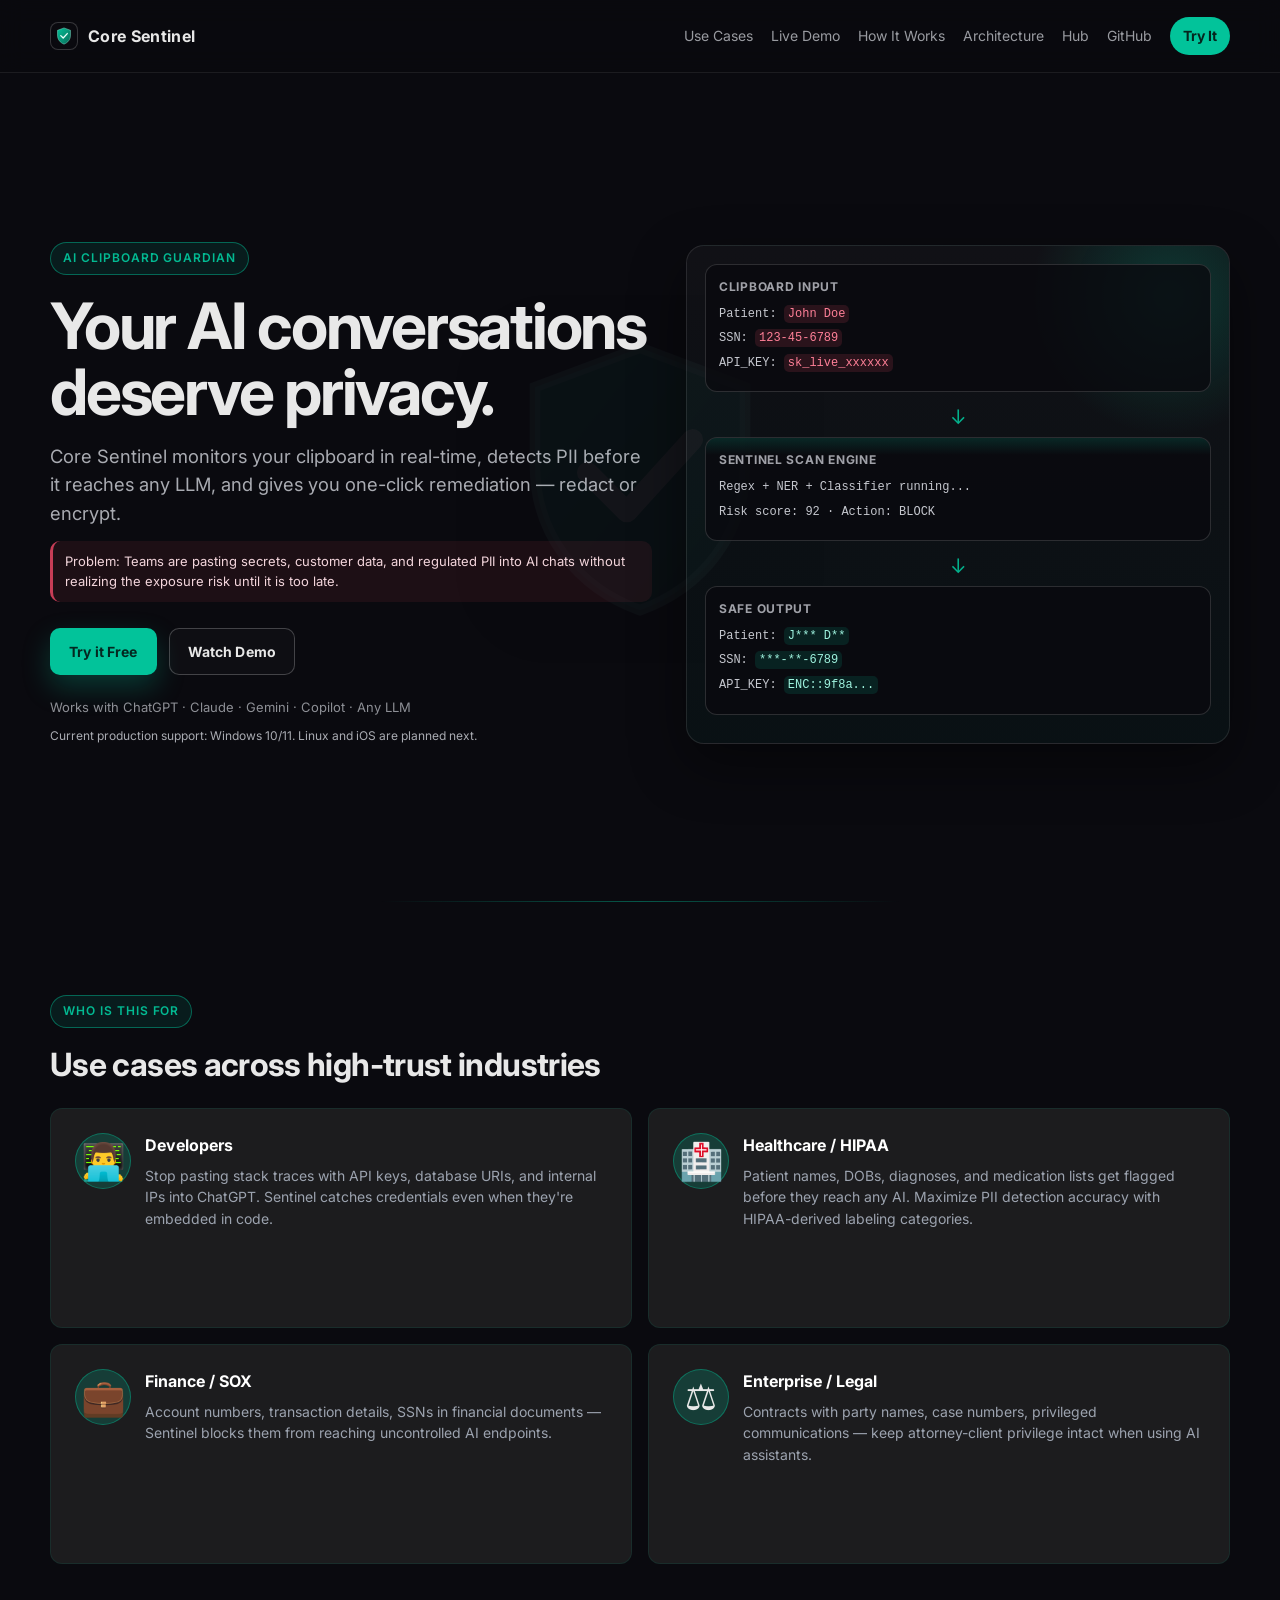
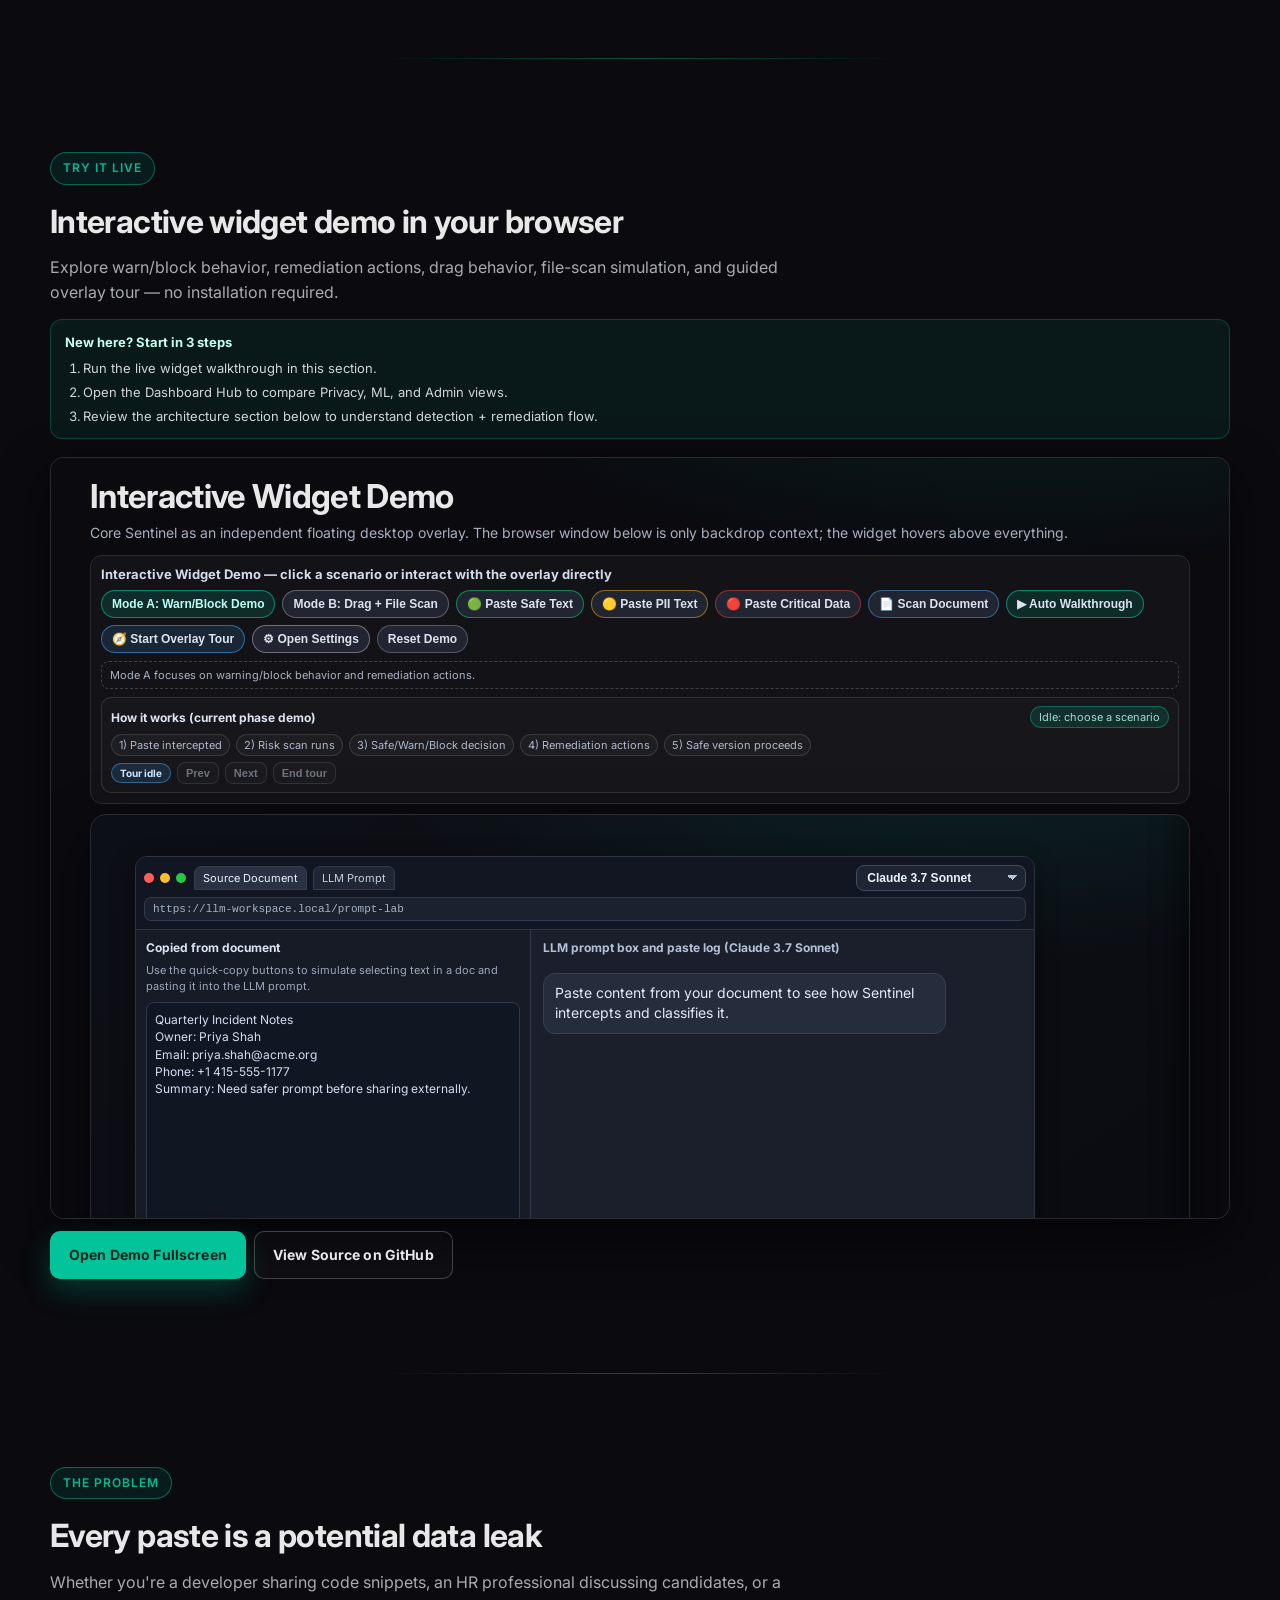
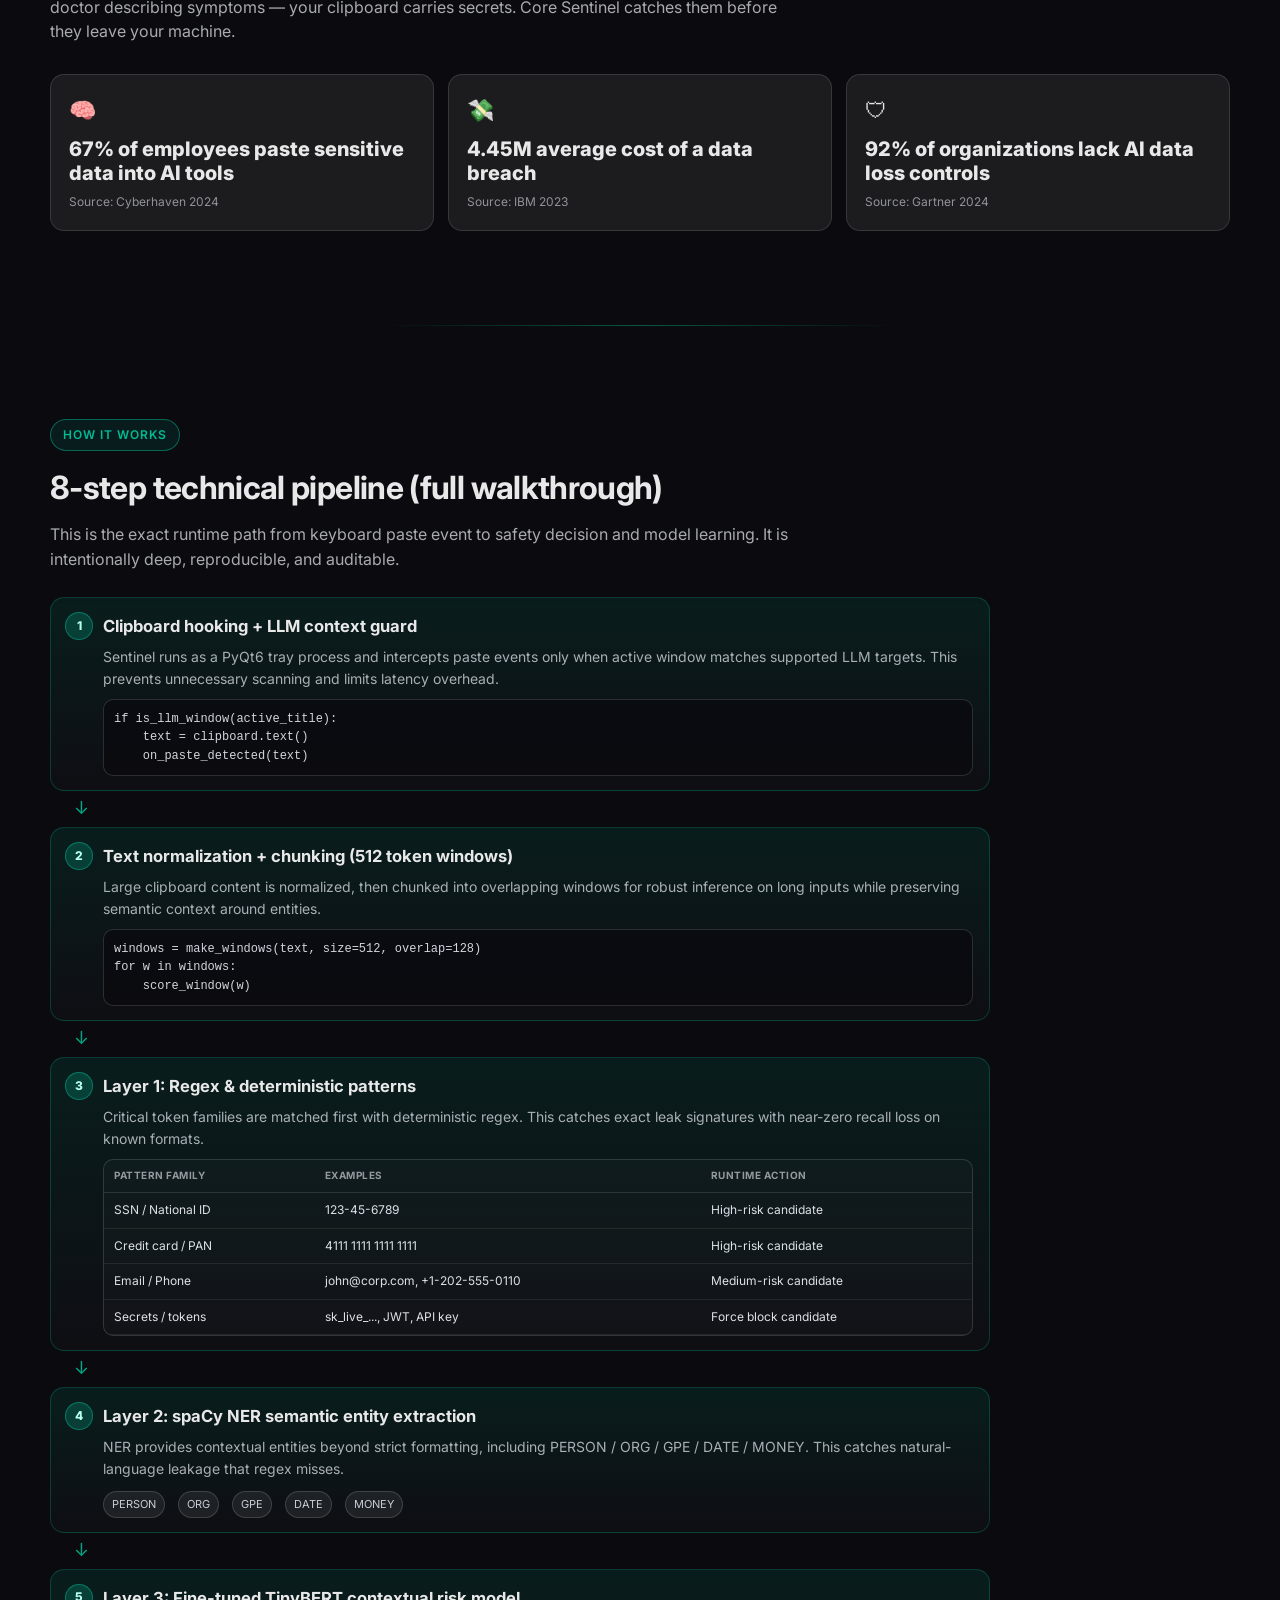
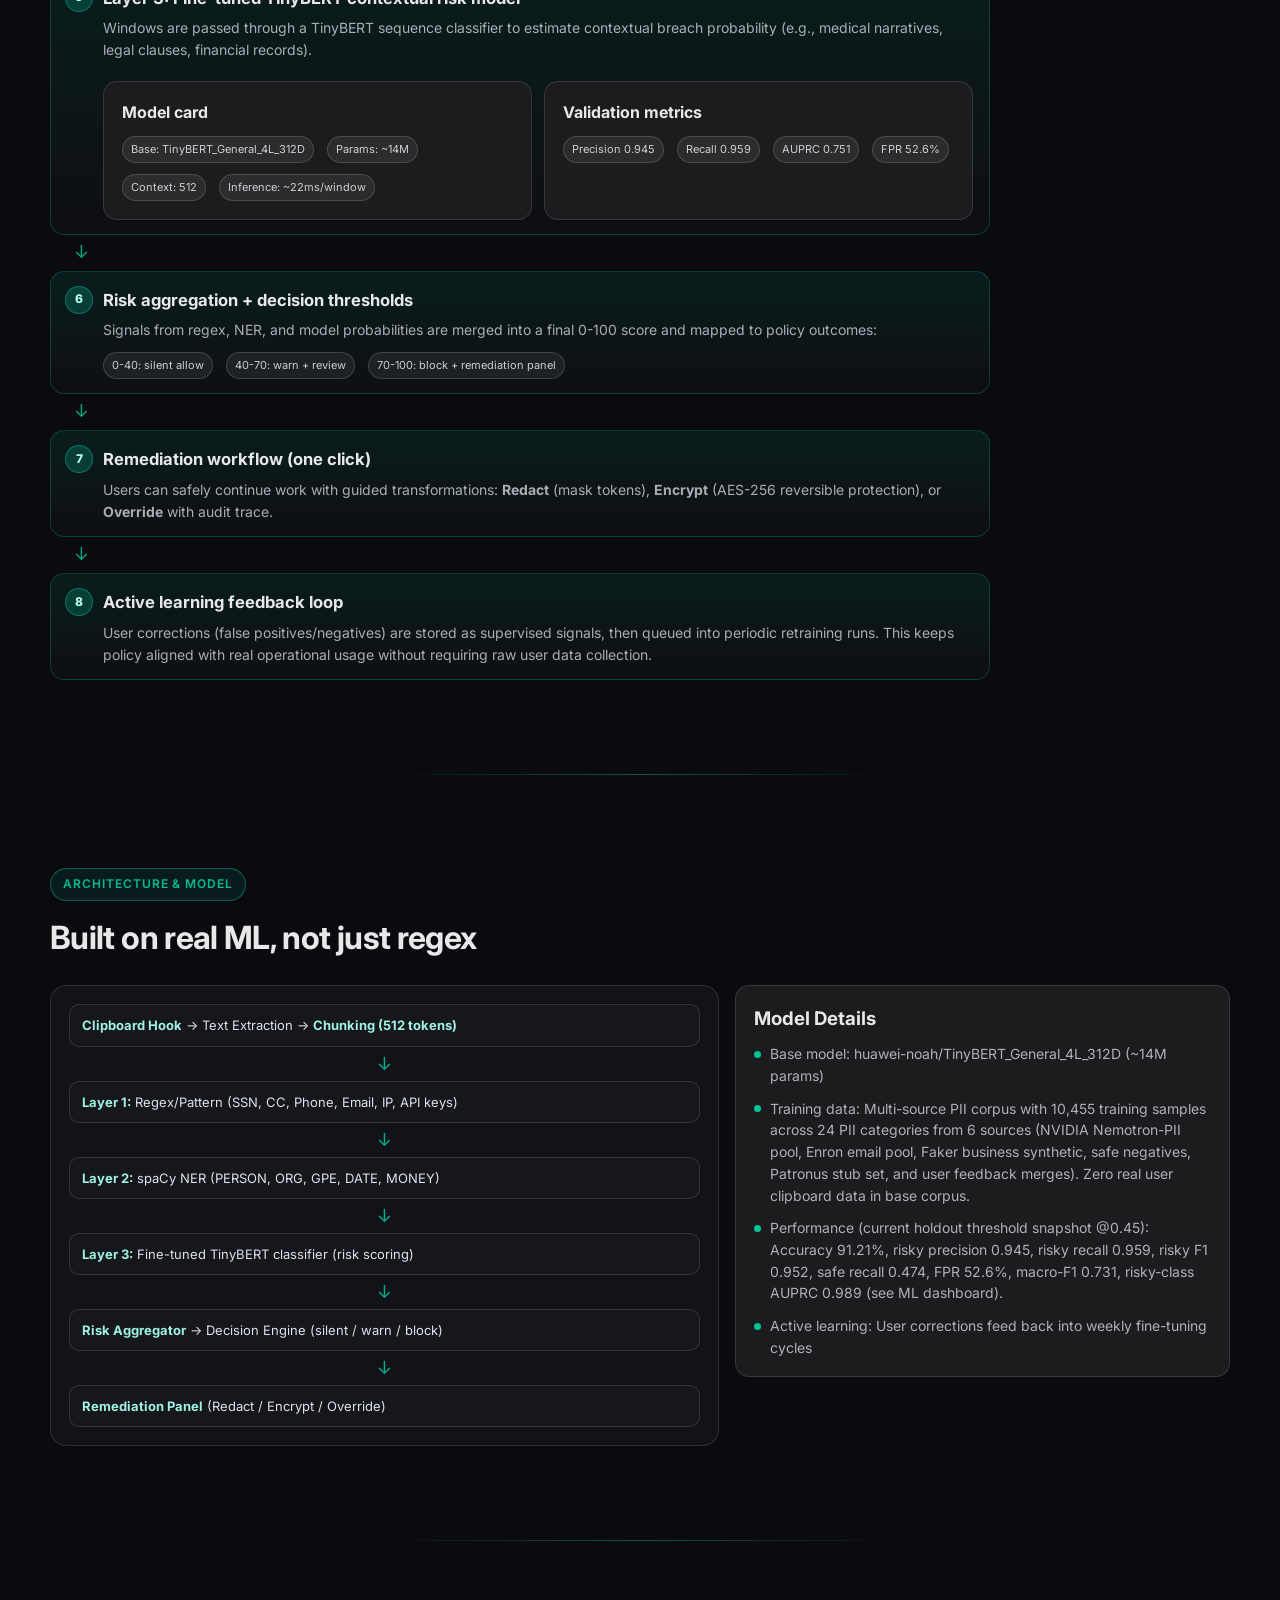
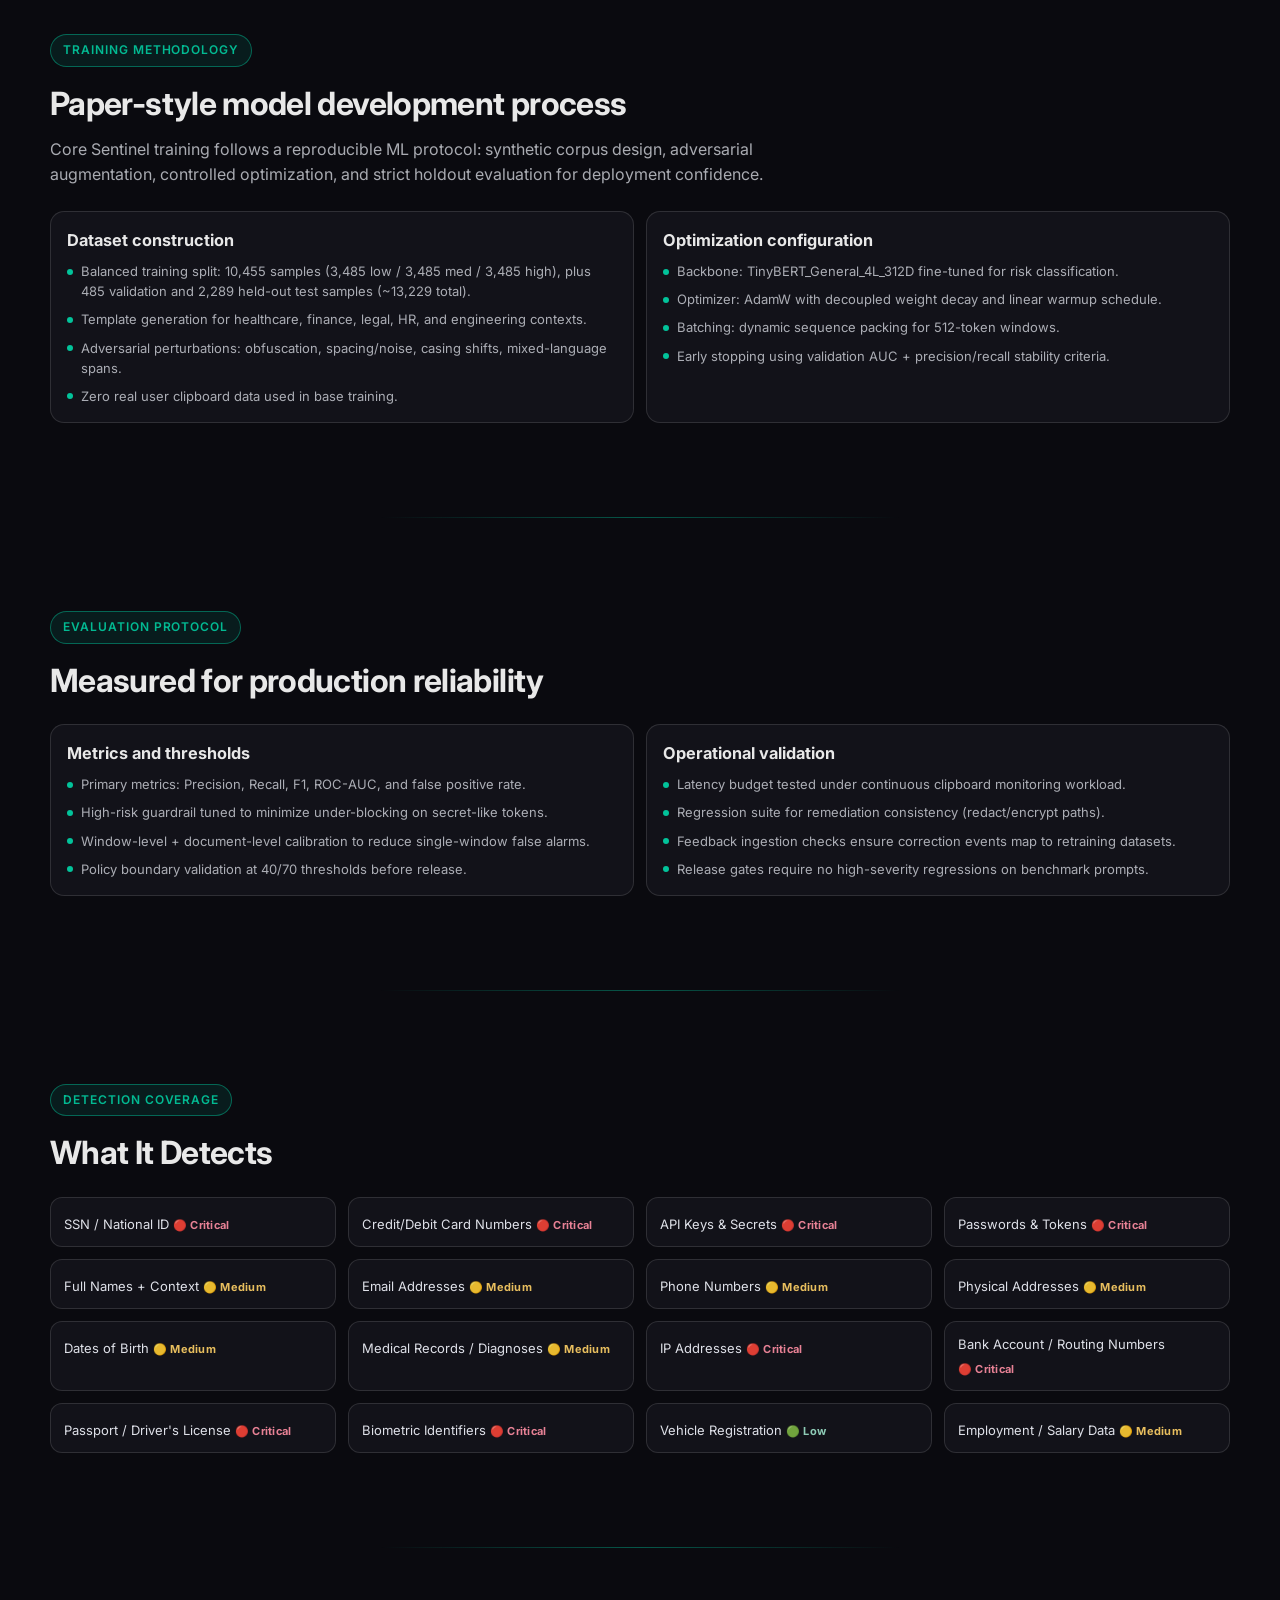
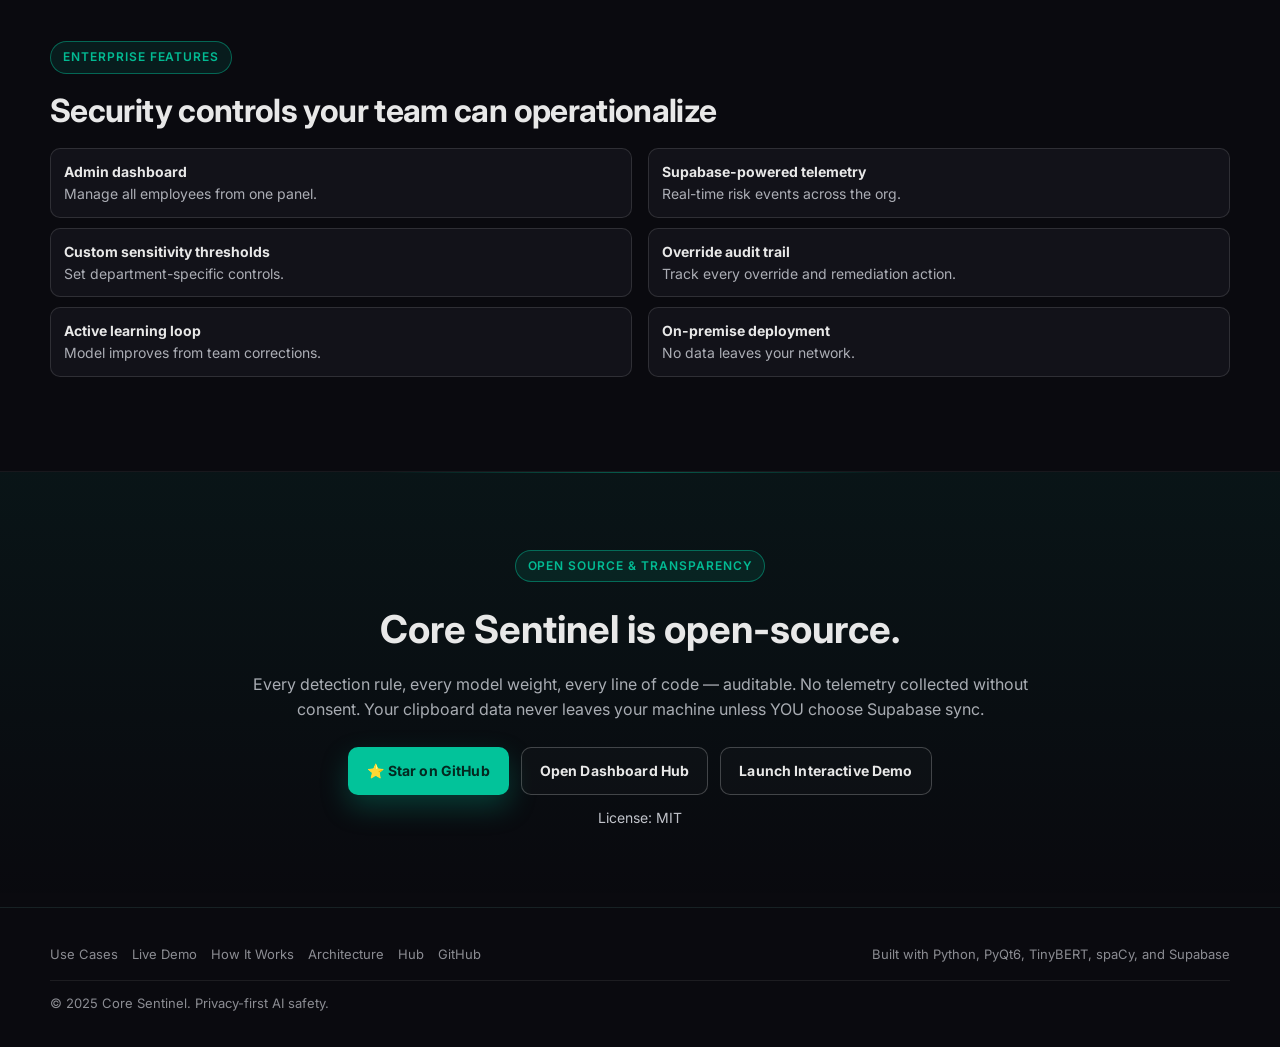
==== commit f2a43657: "Remove rephrase and Gemini document scan; document_scans SQL; UI and docs cleanup. - Drop rephrase U" ====
--- a/docs/index.html
+++ b/docs/index.html
@@ -892,7 +892,7 @@
           <span class="eyebrow">AI Clipboard Guardian</span>
           <h1>Your AI conversations deserve privacy.</h1>
           <p>
-            Core Sentinel monitors your clipboard in real-time, detects PII before it reaches any LLM, and gives you one-click remediation — redact, rephrase, or encrypt.
+            Core Sentinel monitors your clipboard in real-time, detects PII before it reaches any LLM, and gives you one-click remediation — redact or encrypt.
           </p>
           <div class="hero-problem">
             Problem: Teams are pasting secrets, customer data, and regulated PII into AI chats without realizing the exposure risk until it is too late.
@@ -950,7 +950,7 @@
             <div class="avatar">🏥</div>
             <div>
               <h3>Healthcare / HIPAA</h3>
-              <p>Patient names, DOBs, diagnoses, and medication lists get flagged before they reach any AI. Maintain HIPAA compliance effortlessly.</p>
+              <p>Patient names, DOBs, diagnoses, and medication lists get flagged before they reach any AI. Maximize PII detection accuracy with HIPAA-derived labeling categories.</p>
             </div>
           </article>
           <article class="persona fade-in">
@@ -1120,7 +1120,7 @@
 
           <article class="pipeline-step fade-in" data-step="7">
             <h3>Remediation workflow (one click)</h3>
-            <p>Users can safely continue work with guided transformations: <strong>Redact</strong> (mask tokens), <strong>Rephrase</strong> (PII-safe rewrite), <strong>Encrypt</strong> (AES-256 reversible protection), or <strong>Override</strong> with audit trace.</p>
+            <p>Users can safely continue work with guided transformations: <strong>Redact</strong> (mask tokens), <strong>Encrypt</strong> (AES-256 reversible protection), or <strong>Override</strong> with audit trace.</p>
           </article>
           <div class="step-arrow">↓</div>
 
@@ -1149,7 +1149,7 @@
               <div class="arrow-down">↓</div>
               <div class="node"><strong>Risk Aggregator</strong> → Decision Engine (silent / warn / block)</div>
               <div class="arrow-down">↓</div>
-              <div class="node"><strong>Remediation Panel</strong> (Redact / Rephrase / Encrypt / Override)</div>
+              <div class="node"><strong>Remediation Panel</strong> (Redact / Encrypt / Override)</div>
             </div>
           </div>
           <aside class="card model-card fade-in">
@@ -1211,7 +1211,7 @@
             <h3>Operational validation</h3>
             <ul>
               <li>Latency budget tested under continuous clipboard monitoring workload.</li>
-              <li>Regression suite for remediation consistency (redact/rephrase/encrypt paths).</li>
+              <li>Regression suite for remediation consistency (redact/encrypt paths).</li>
               <li>Feedback ingestion checks ensure correction events map to retraining datasets.</li>
               <li>Release gates require no high-severity regressions on benchmark prompts.</li>
             </ul>
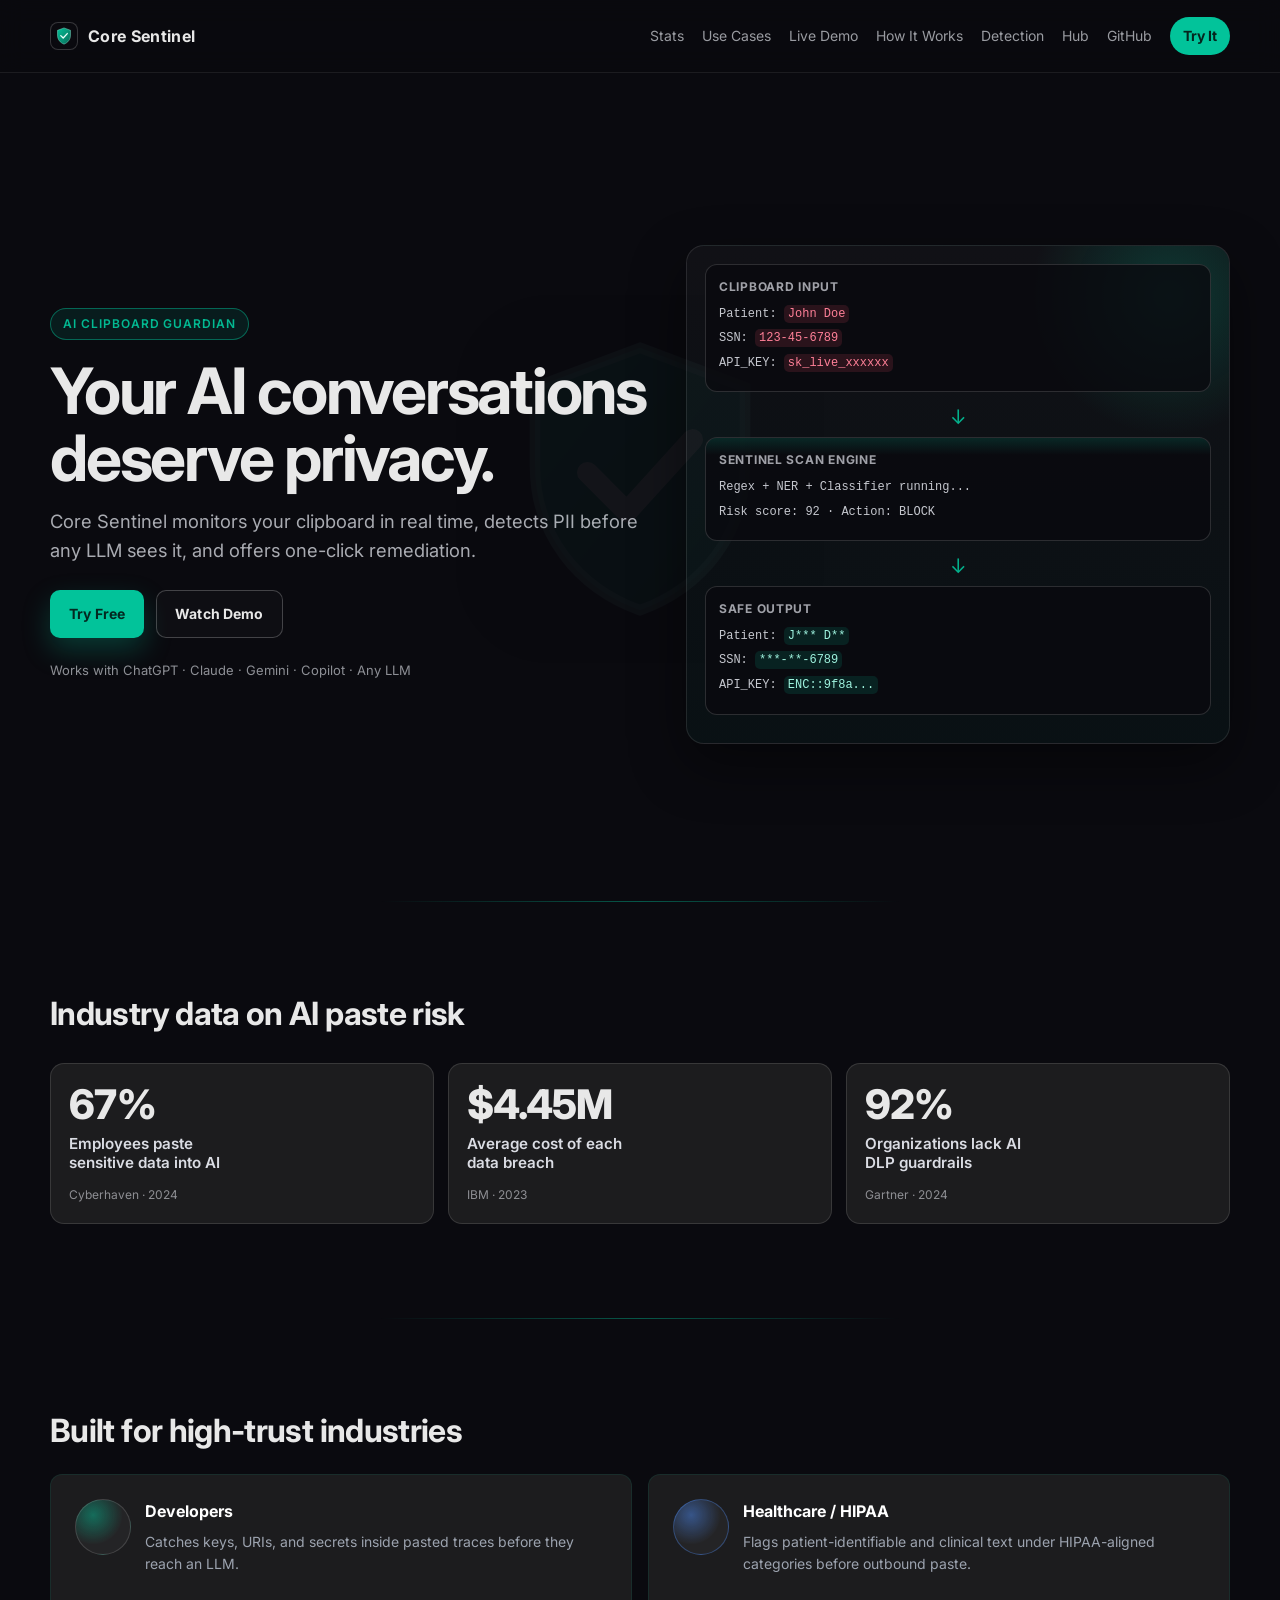
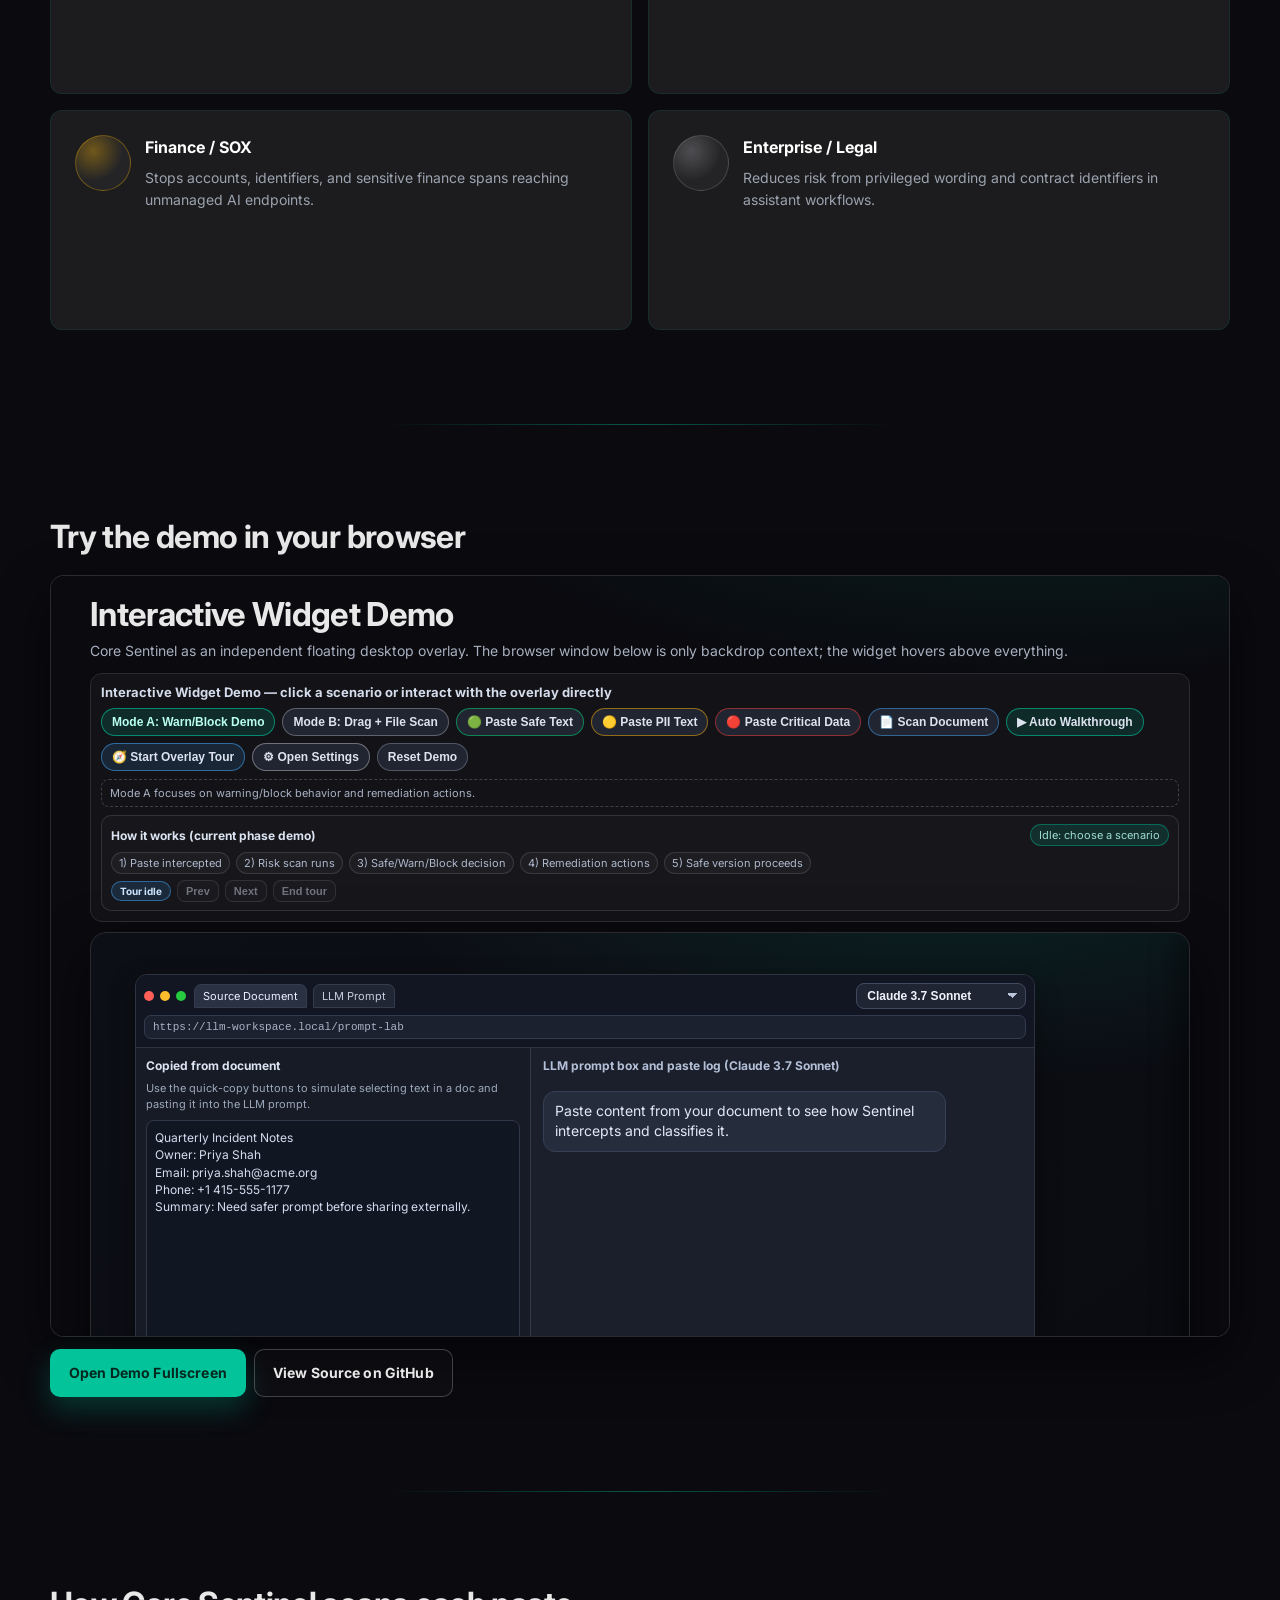
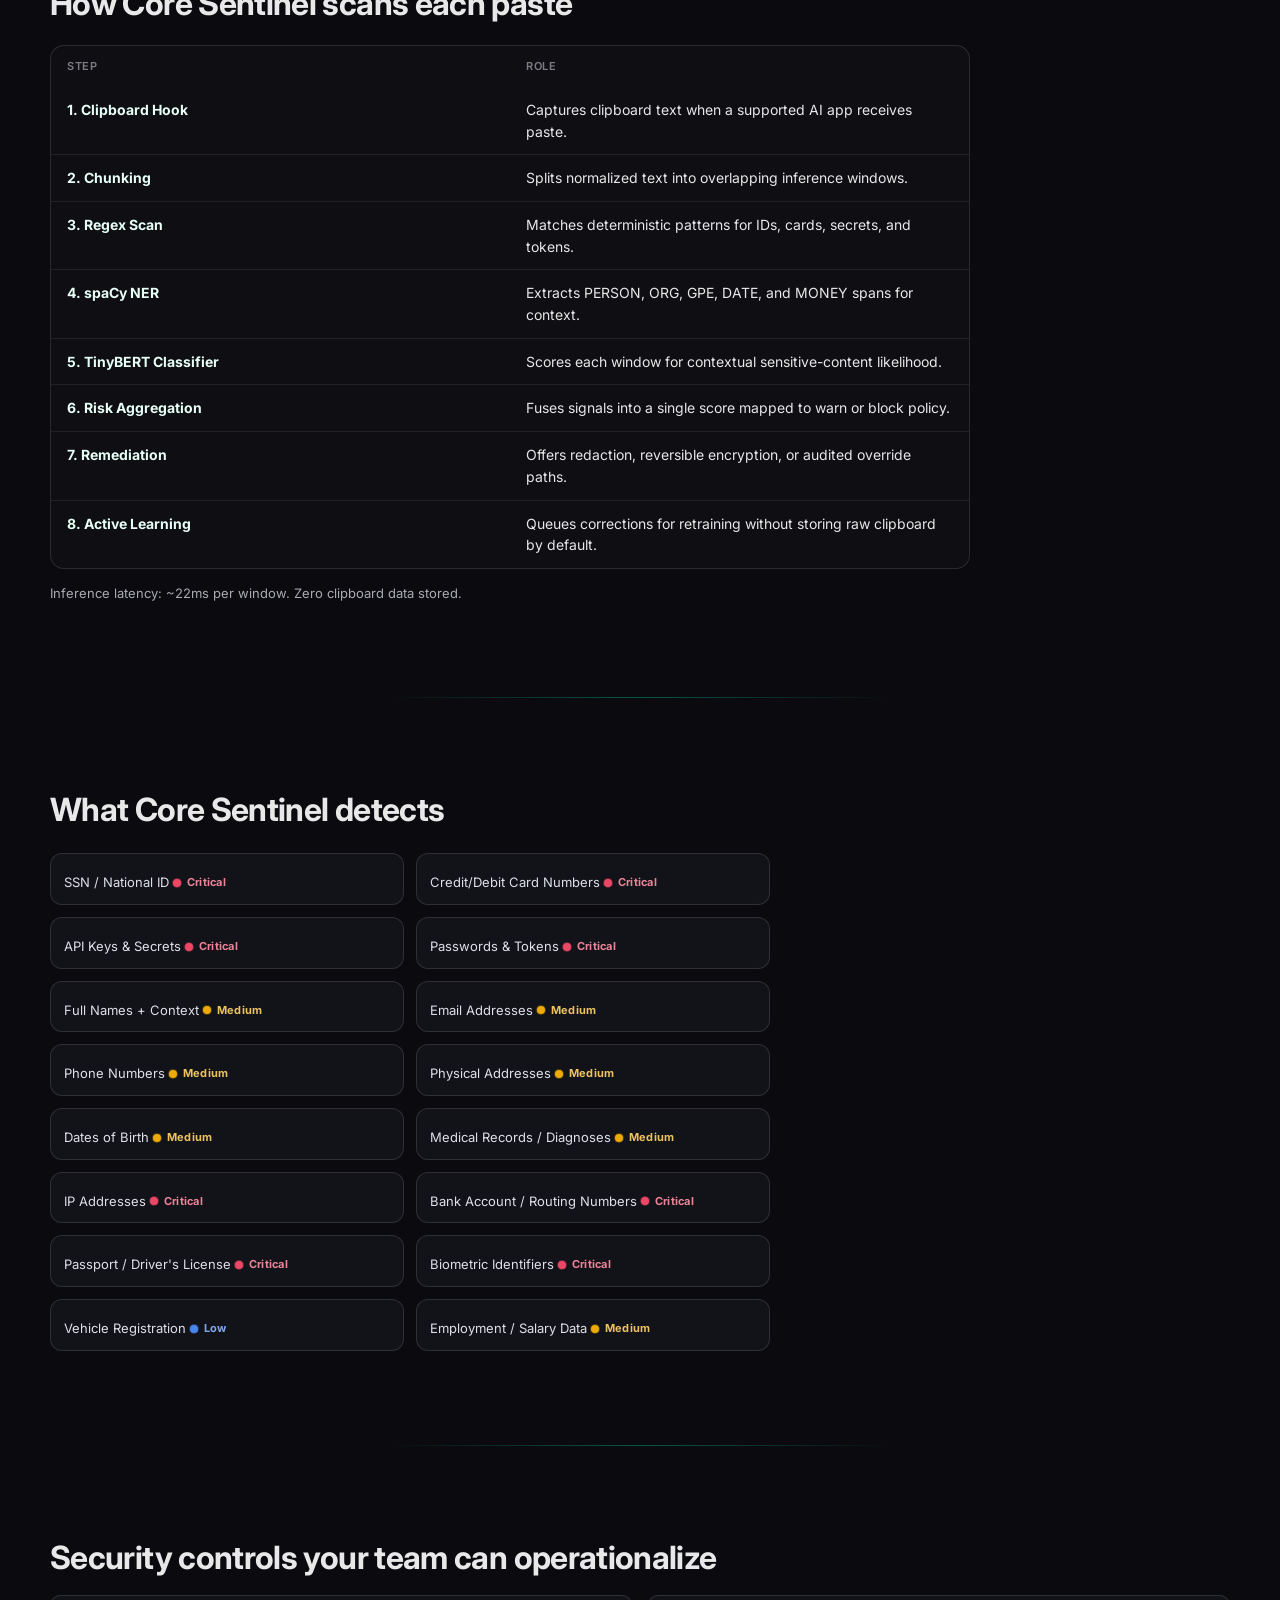
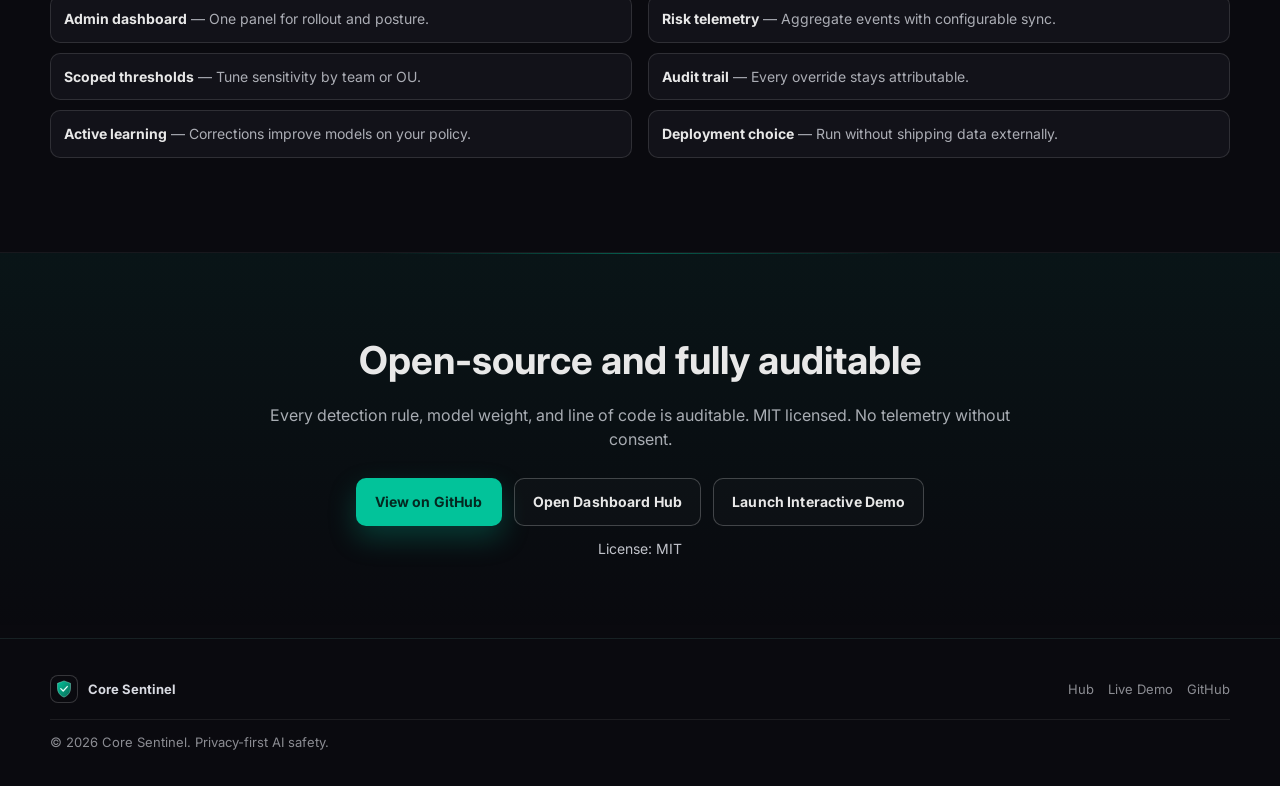
==== commit 145419ab: "Update docs site pages: landing flow, hub, dashboards, ML health Co-authored-by: Cursor <cursoragent" ====
--- a/docs/index.html
+++ b/docs/index.html
@@ -269,16 +269,6 @@
       color: rgba(245, 247, 255, 0.56);
       font-size: 13px;
     }
-    .hero-problem {
-      margin-top: 14px;
-      border-left: 3px solid rgba(255, 77, 109, 0.75);
-      background: rgba(255, 77, 109, 0.08);
-      color: rgba(255, 224, 231, 0.95);
-      padding: 10px 12px;
-      border-radius: 10px;
-      font-size: 13px;
-      max-width: 640px;
-    }
     .demo-shell {
       margin-top: 18px;
       border: 1px solid var(--line);
@@ -299,32 +289,6 @@
       flex-wrap: wrap;
       gap: 8px;
       margin-top: 12px;
-    }
-    .guided-start {
-      margin-top: 14px;
-      border: 1px solid rgba(2, 195, 154, 0.28);
-      border-radius: 12px;
-      background: rgba(2, 195, 154, 0.08);
-      padding: 12px 14px;
-    }
-    .guided-start strong {
-      display: block;
-      font-size: 13px;
-      margin-bottom: 6px;
-      color: #c4fff3;
-    }
-    .guided-start ol {
-      margin: 0;
-      padding-left: 18px;
-      color: rgba(245, 247, 255, 0.85);
-      font-size: 13px;
-      display: grid;
-      gap: 4px;
-    }
-    .platform-note {
-      margin-top: 10px;
-      font-size: 12px;
-      color: rgba(245, 247, 255, 0.68);
     }
 
     .hero-visual {
@@ -413,262 +377,86 @@
       padding: 18px;
       transition: transform 0.22s ease, border-color 0.22s ease, box-shadow 0.22s ease;
     }
+    .stat-card {
+      min-height: 140px;
+      display: flex;
+      flex-direction: column;
+    }
     .card:hover {
       transform: translateY(-4px);
       border-color: rgba(2, 195, 154, 0.3);
       box-shadow: 0 12px 26px rgba(0, 0, 0, 0.3);
     }
-    .stat-ic { font-size: 22px; margin-bottom: 10px; }
     .stat-num {
-      font-size: 1.25rem;
+      font-size: clamp(1.85rem, 4vw, 2.55rem);
       font-weight: 800;
-      line-height: 1.2;
-      margin-bottom: 7px;
+      line-height: 1.08;
+      margin-bottom: 8px;
+      letter-spacing: -0.03em;
+    }
+    .stat-label {
+      font-size: 0.95rem;
+      font-weight: 600;
+      color: rgba(245, 247, 255, 0.88);
+      line-height: 1.25;
+      max-width: 16ch;
     }
     .stat-src {
       font-size: 12px;
-      color: rgba(245, 247, 255, 0.54);
-      margin-top: 8px;
-    }
-
-    .flow {
-      margin-top: 28px;
-      display: grid;
-      grid-template-columns: repeat(4, 1fr);
-      gap: 14px;
-      position: relative;
-    }
-    .flow::before {
-      content: "";
-      position: absolute;
-      top: 50px;
-      left: 8%;
-      right: 8%;
-      border-top: 1px dashed rgba(2, 195, 154, 0.5);
-      z-index: 0;
-    }
-    .flow-card {
-      z-index: 1;
-      position: relative;
-      background: linear-gradient(180deg, rgba(2, 195, 154, 0.09), rgba(255, 255, 255, 0.02));
-      border: 1px solid rgba(2, 195, 154, 0.28);
-      border-radius: var(--radius);
-      padding: 18px;
-      transition: transform 0.22s ease, border-color 0.22s ease;
-    }
-    .flow-card:hover {
-      transform: translateY(-4px);
-      border-color: rgba(2, 195, 154, 0.45);
-    }
-    .flow-step {
-      width: 34px;
-      height: 34px;
-      border-radius: 50%;
-      background: rgba(2, 195, 154, 0.22);
-      border: 1px solid rgba(2, 195, 154, 0.45);
-      display: grid;
-      place-items: center;
-      font-size: 13px;
-      font-weight: 700;
-      margin-bottom: 12px;
-      color: #8deed6;
-    }
-    .flow-card h3 { font-size: 1.05rem; margin-bottom: 8px; }
-    .flow-card p { color: var(--muted); font-size: 14px; }
-
-    .pipeline-stack {
-      margin-top: 26px;
-      display: grid;
-      gap: 12px;
-      max-width: 940px;
-    }
-    .pipeline-step {
-      position: relative;
-      padding: 16px 16px 14px 52px;
-      border-radius: 14px;
-      border: 1px solid rgba(2, 195, 154, 0.24);
-      background: linear-gradient(180deg, rgba(2, 195, 154, 0.1), rgba(255, 255, 255, 0.02));
-      transition: transform 0.2s ease, border-color 0.2s ease;
-    }
-    .pipeline-step:hover {
-      transform: translateY(-3px);
-      border-color: rgba(2, 195, 154, 0.4);
-    }
-    .pipeline-step::before {
-      content: attr(data-step);
-      position: absolute;
-      left: 14px;
-      top: 14px;
-      width: 26px;
-      height: 26px;
-      border-radius: 50%;
-      background: rgba(2, 195, 154, 0.22);
-      border: 1px solid rgba(2, 195, 154, 0.46);
-      color: #b8fff0;
-      display: grid;
-      place-items: center;
-      font-size: 12px;
-      font-weight: 800;
-    }
-    .pipeline-step h3 { font-size: 1.04rem; margin-bottom: 6px; }
-    .pipeline-step p { color: var(--muted); font-size: 14px; }
-    .step-arrow {
-      color: rgba(2, 195, 154, 0.85);
-      margin: -4px 0 -2px 24px;
-      font-size: 18px;
-      line-height: 1;
-      width: max-content;
-    }
-    .code-mini {
-      margin-top: 9px;
-      border: 1px solid rgba(255, 255, 255, 0.14);
-      border-radius: 10px;
-      background: rgba(10, 10, 15, 0.75);
-      padding: 10px;
-      font-family: ui-monospace, "SF Mono", Menlo, Consolas, monospace;
-      font-size: 12px;
-      color: rgba(245, 247, 255, 0.86);
-      overflow-x: auto;
-      white-space: pre;
-    }
-    .tech-table-wrap {
-      margin-top: 10px;
-      border: 1px solid rgba(255,255,255,0.14);
-      border-radius: 10px;
-      overflow-x: auto;
-      background: rgba(255,255,255,0.02);
-    }
-    .tech-table {
-      width: 100%;
-      min-width: 560px;
-      border-collapse: collapse;
-      font-size: 12px;
-    }
-    .tech-table th {
-      text-align: left;
-      padding: 8px 10px;
-      color: rgba(245,247,255,0.58);
-      border-bottom: 1px solid rgba(255,255,255,0.12);
-      text-transform: uppercase;
-      letter-spacing: 0.05em;
-      font-size: 10px;
-    }
-    .tech-table td {
-      padding: 8px 10px;
-      color: rgba(245,247,255,0.9);
-      border-bottom: 1px solid rgba(255,255,255,0.08);
-      vertical-align: top;
-    }
-    .model-deep-grid {
-      margin-top: 20px;
-      display: grid;
-      grid-template-columns: 1fr 1fr;
-      gap: 12px;
-    }
-    .chips {
-      display: flex;
-      gap: 8px;
-      flex-wrap: wrap;
-      margin-top: 8px;
-    }
-    .metric-chip {
-      display: inline-block;
-      margin: 3px 5px 0 0;
-      padding: 4px 8px;
-      border-radius: 999px;
-      font-size: 11px;
-      background: rgba(255,255,255,0.07);
-      border: 1px solid rgba(255,255,255,0.15);
-      color: rgba(245,247,255,0.8);
-    }
-
-    .paper-grid {
-      margin-top: 24px;
-      display: grid;
-      grid-template-columns: 1fr 1fr;
-      gap: 12px;
-    }
-    .paper-card {
-      background: #121219;
+      color: rgba(245, 247, 255, 0.52);
+      margin-top: auto;
+      padding-top: 14px;
+    }
+
+    .pipeline-matrix-wrap {
+      margin-top: 22px;
       border: 1px solid var(--line);
       border-radius: 14px;
-      padding: 16px;
-    }
-    .paper-card h3 { font-size: 1.02rem; margin-bottom: 8px; }
-    .paper-card ul { list-style: none; display: grid; gap: 8px; }
-    .paper-card li {
+      overflow: hidden;
+      background: rgba(255, 255, 255, 0.02);
+      max-width: 920px;
+    }
+    .pipeline-matrix {
+      width: 100%;
+      border-collapse: collapse;
+      font-size: 14px;
+    }
+    .pipeline-matrix th,
+    .pipeline-matrix td {
+      padding: 12px 16px;
+      border-bottom: 1px solid rgba(255, 255, 255, 0.08);
+      text-align: left;
+      vertical-align: top;
+    }
+    .pipeline-matrix th {
+      color: rgba(245, 247, 255, 0.48);
+      font-size: 11px;
+      text-transform: uppercase;
+      letter-spacing: 0.06em;
+      font-weight: 600;
+      width: 34%;
+    }
+    .pipeline-matrix tr:last-child td,
+    .pipeline-matrix tr:last-child th {
+      border-bottom: 0;
+    }
+    .pipeline-matrix td strong {
+      color: #e8fff6;
+      font-weight: 700;
+    }
+    .pipeline-latency {
+      margin-top: 14px;
+      font-size: 13px;
       color: var(--muted);
-      font-size: 13px;
-      padding-left: 14px;
-      position: relative;
-    }
-    .paper-card li::before {
-      content: "";
-      position: absolute;
-      left: 0;
-      top: 0.58em;
-      width: 6px;
-      height: 6px;
-      border-radius: 50%;
-      background: var(--accent);
-    }
-
-    .arch-grid {
-      display: grid;
-      grid-template-columns: 1.15fr 0.85fr;
-      gap: 16px;
-      margin-top: 28px;
-      align-items: start;
-    }
-    .arch-diagram {
-      background: #121219;
-      border: 1px solid var(--line);
-      border-radius: 16px;
-      padding: 18px;
-    }
-    .arch-track {
-      display: grid;
-      gap: 8px;
-    }
-    .node {
-      padding: 10px 12px;
-      border: 1px solid rgba(255, 255, 255, 0.12);
-      border-radius: 10px;
-      background: rgba(255, 255, 255, 0.02);
-      font-size: 13px;
-      color: rgba(245, 247, 255, 0.9);
-    }
-    .node strong { color: #9ff3df; }
-    .arrow-down {
-      text-align: center;
-      color: rgba(2, 195, 154, 0.9);
-      font-size: 18px;
-      line-height: 1;
-      animation: pulse 2.5s ease-in-out infinite;
-    }
-    .model-card ul { list-style: none; display: grid; gap: 11px; margin-top: 10px; }
-    .model-card li {
-      color: var(--muted);
-      font-size: 14px;
-      padding-left: 16px;
-      position: relative;
-    }
-    .model-card li::before {
-      content: "";
-      position: absolute;
-      left: 0;
-      top: 0.55em;
-      width: 7px;
-      height: 7px;
-      border-radius: 50%;
-      background: var(--accent);
+      max-width: 920px;
     }
 
     .pii-grid {
       margin-top: 24px;
       display: grid;
-      grid-template-columns: repeat(4, 1fr);
+      grid-template-columns: repeat(2, minmax(0, 1fr));
       gap: 12px;
+      max-width: 720px;
     }
     .pii-item {
       padding: 12px 13px;
@@ -684,16 +472,27 @@
       border-color: rgba(2, 195, 154, 0.3);
     }
     .pii-item .level {
-      display: inline-block;
-      margin-top: 7px;
+      display: inline-flex;
+      align-items: center;
+      gap: 6px;
+      margin-top: 8px;
       font-size: 11px;
       font-weight: 700;
       letter-spacing: 0.02em;
-      opacity: 0.9;
-    }
+      opacity: 0.92;
+    }
+    .severity-dot {
+      width: 8px;
+      height: 8px;
+      border-radius: 50%;
+      flex-shrink: 0;
+    }
+    .critical .severity-dot { background: #ff4d6d; box-shadow: 0 0 0 1px rgba(255, 77, 109, 0.35); }
+    .medium .severity-dot { background: #ffb703; box-shadow: 0 0 0 1px rgba(255, 183, 3, 0.28); }
+    .low .severity-dot { background: #4d8fff; box-shadow: 0 0 0 1px rgba(77, 143, 255, 0.35); }
     .critical .level { color: #ff8ea3; }
     .medium .level { color: #ffd166; }
-    .low .level { color: #9ce0c8; }
+    .low .level { color: #8cb4ff; }
 
     .use-grid {
       margin-top: 24px;
@@ -724,11 +523,24 @@
       width: 56px;
       height: 56px;
       border-radius: 50%;
-      background: rgba(2, 195, 154, 0.2);
-      border: 1px solid rgba(2, 195, 154, 0.4);
-      display: grid;
-      place-items: center;
-      font-size: 36px;
+      flex-shrink: 0;
+      border: 1px solid rgba(255, 255, 255, 0.14);
+      background: radial-gradient(circle at 32% 28%, rgba(2, 195, 154, 0.45), transparent 55%),
+        rgba(255, 255, 255, 0.04);
+    }
+    .avatar.avatar-health {
+      background: radial-gradient(circle at 32% 28%, rgba(77, 143, 255, 0.45), transparent 55%),
+        rgba(255, 255, 255, 0.04);
+      border-color: rgba(77, 143, 255, 0.35);
+    }
+    .avatar.avatar-finance {
+      background: radial-gradient(circle at 32% 28%, rgba(255, 183, 3, 0.35), transparent 55%),
+        rgba(255, 255, 255, 0.04);
+      border-color: rgba(255, 183, 3, 0.32);
+    }
+    .avatar.avatar-legal {
+      background: radial-gradient(circle at 32% 28%, rgba(245, 247, 255, 0.2), transparent 55%),
+        rgba(255, 255, 255, 0.04);
     }
     .persona h3 {
       font-size: 16px;
@@ -759,22 +571,6 @@
     }
     .feature-list strong { color: var(--text); }
 
-    .test-grid {
-      margin-top: 22px;
-      display: grid;
-      grid-template-columns: repeat(3, 1fr);
-      gap: 12px;
-    }
-    .quote p { color: var(--muted); font-size: 14px; margin-bottom: 14px; }
-    .quote .who { display: flex; align-items: center; gap: 10px; color: rgba(245, 247, 255, 0.75); font-size: 13px; }
-    .dot {
-      width: 30px;
-      height: 30px;
-      border-radius: 50%;
-      border: 1px solid rgba(255, 255, 255, 0.25);
-      background: linear-gradient(145deg, #1f2731, #10201a);
-    }
-
     .oss {
       text-align: center;
       padding: 78px 0;
@@ -798,12 +594,21 @@
     .footer-top {
       display: flex;
       justify-content: space-between;
-      gap: 16px;
+      align-items: center;
+      gap: 20px;
       flex-wrap: wrap;
       padding-bottom: 16px;
       border-bottom: 1px solid rgba(255, 255, 255, 0.08);
       margin-bottom: 12px;
     }
+    .footer-brand {
+      display: inline-flex;
+      align-items: center;
+      gap: 10px;
+      font-weight: 700;
+      color: rgba(245, 247, 255, 0.88);
+    }
+    .footer-brand:hover { color: var(--text); }
     .footer-nav {
       display: flex;
       gap: 14px;
@@ -826,15 +631,8 @@
     }
 
     @media (max-width: 1080px) {
-      .hero-grid,
-      .arch-grid { grid-template-columns: 1fr; }
+      .hero-grid { grid-template-columns: 1fr; }
       .stats-grid { grid-template-columns: 1fr; }
-      .flow { grid-template-columns: repeat(2, 1fr); }
-      .flow::before { display: none; }
-      .pii-grid { grid-template-columns: repeat(3, 1fr); }
-      .test-grid { grid-template-columns: 1fr; }
-      .model-deep-grid,
-      .paper-grid { grid-template-columns: 1fr; }
     }
 
     @media (max-width: 760px) {
@@ -845,8 +643,7 @@
       .hero { min-height: auto; padding-top: 40px; }
       .hero-ctas { width: 100%; }
       .btn { width: 100%; }
-      .flow { grid-template-columns: 1fr; }
-      .pii-grid { grid-template-columns: 1fr 1fr; }
+      .pii-grid { grid-template-columns: 1fr; }
       .use-grid { grid-template-columns: 1fr; }
       .feature-list { grid-template-columns: 1fr; }
       .footer-top { flex-direction: column; }
@@ -854,10 +651,10 @@
 
     @media (prefers-reduced-motion: reduce) {
       html { scroll-behavior: auto; }
-      .fade-in, .card, .flow-card, .pii-item, .persona, .feature-list div, .btn, .nav-links a.nav-link::after {
+      .fade-in, .card, .pii-item, .persona, .feature-list div, .btn, .nav-links a.nav-link::after {
         transition: none;
       }
-      .scanner-bar, .flow-arrow, .arrow-down {
+      .scanner-bar, .flow-arrow {
         animation: none;
       }
       .parallax {
@@ -874,10 +671,11 @@
         <span>Core Sentinel</span>
       </a>
       <nav class="nav-links">
+        <a class="nav-link" href="#stats">Stats</a>
         <a class="nav-link" href="#use-cases">Use Cases</a>
         <a class="nav-link" href="#live-demo">Live Demo</a>
         <a class="nav-link" href="#how-it-works">How It Works</a>
-        <a class="nav-link" href="#architecture">Architecture</a>
+        <a class="nav-link" href="#detection">Detection</a>
         <a href="hub.html">Hub</a>
         <a href="https://github.com/Alwinphilip0105/Core_Sentinal" target="_blank" rel="noopener">GitHub</a>
         <a class="nav-cta" href="hub.html">Try It</a>
@@ -892,20 +690,14 @@
           <span class="eyebrow">AI Clipboard Guardian</span>
           <h1>Your AI conversations deserve privacy.</h1>
           <p>
-            Core Sentinel monitors your clipboard in real-time, detects PII before it reaches any LLM, and gives you one-click remediation — redact or encrypt.
+            Core Sentinel monitors your clipboard in real time, detects PII before any LLM sees it, and offers one-click remediation.
           </p>
-          <div class="hero-problem">
-            Problem: Teams are pasting secrets, customer data, and regulated PII into AI chats without realizing the exposure risk until it is too late.
-          </div>
           <div class="hero-ctas">
-          <a class="btn btn-primary" href="hub.html">Try it Free</a>
+          <a class="btn btn-primary" href="hub.html">Try Free</a>
             <a class="btn btn-outline" href="#live-demo">Watch Demo</a>
           </div>
           <div class="hero-trust">
             Works with ChatGPT · Claude · Gemini · Copilot · Any LLM
-          </div>
-          <div class="platform-note">
-            Current production support: Windows 10/11. Linux and iOS are planned next.
           </div>
         </div>
 
@@ -934,37 +726,59 @@
       </div>
     </section>
 
+    <section id="stats">
+      <div class="container">
+        <h2 class="section-title fade-in">Industry data on AI paste risk</h2>
+        <div class="stats-grid">
+          <article class="card stat-card fade-in">
+            <div class="stat-num">67%</div>
+            <div class="stat-label">Employees paste sensitive data into AI</div>
+            <div class="stat-src">Cyberhaven · 2024</div>
+          </article>
+          <article class="card stat-card fade-in">
+            <div class="stat-num">$4.45M</div>
+            <div class="stat-label">Average cost of each data breach</div>
+            <div class="stat-src">IBM · 2023</div>
+          </article>
+          <article class="card stat-card fade-in">
+            <div class="stat-num">92%</div>
+            <div class="stat-label">Organizations lack AI DLP guardrails</div>
+            <div class="stat-src">Gartner · 2024</div>
+          </article>
+        </div>
+      </div>
+    </section>
+
     <section id="use-cases">
       <div class="container">
-        <span class="eyebrow fade-in">Who Is This For</span>
-        <h2 class="section-title fade-in">Use cases across high-trust industries</h2>
+        <h2 class="section-title fade-in">Built for high-trust industries</h2>
         <div class="use-grid">
           <article class="persona fade-in">
-            <div class="avatar">👨‍💻</div>
+            <div class="avatar" aria-hidden="true"></div>
             <div>
               <h3>Developers</h3>
-              <p>Stop pasting stack traces with API keys, database URIs, and internal IPs into ChatGPT. Sentinel catches credentials even when they're embedded in code.</p>
+              <p>Catches keys, URIs, and secrets inside pasted traces before they reach an LLM.</p>
             </div>
           </article>
           <article class="persona fade-in">
-            <div class="avatar">🏥</div>
+            <div class="avatar avatar-health" aria-hidden="true"></div>
             <div>
               <h3>Healthcare / HIPAA</h3>
-              <p>Patient names, DOBs, diagnoses, and medication lists get flagged before they reach any AI. Maximize PII detection accuracy with HIPAA-derived labeling categories.</p>
+              <p>Flags patient-identifiable and clinical text under HIPAA-aligned categories before outbound paste.</p>
             </div>
           </article>
           <article class="persona fade-in">
-            <div class="avatar">💼</div>
+            <div class="avatar avatar-finance" aria-hidden="true"></div>
             <div>
               <h3>Finance / SOX</h3>
-              <p>Account numbers, transaction details, SSNs in financial documents — Sentinel blocks them from reaching uncontrolled AI endpoints.</p>
+              <p>Stops accounts, identifiers, and sensitive finance spans reaching unmanaged AI endpoints.</p>
             </div>
           </article>
           <article class="persona fade-in">
-            <div class="avatar">⚖️</div>
+            <div class="avatar avatar-legal" aria-hidden="true"></div>
             <div>
               <h3>Enterprise / Legal</h3>
-              <p>Contracts with party names, case numbers, privileged communications — keep attorney-client privilege intact when using AI assistants.</p>
+              <p>Reduces risk from privileged wording and contract identifiers in assistant workflows.</p>
             </div>
           </article>
         </div>
@@ -973,19 +787,7 @@
 
     <section id="live-demo">
       <div class="container">
-        <span class="eyebrow fade-in">Try It Live</span>
-        <h2 class="section-title fade-in">Interactive widget demo in your browser</h2>
-        <p class="section-sub fade-in">
-          Explore warn/block behavior, remediation actions, drag behavior, file-scan simulation, and guided overlay tour — no installation required.
-        </p>
-        <div class="guided-start fade-in">
-          <strong>New here? Start in 3 steps</strong>
-          <ol>
-            <li>Run the live widget walkthrough in this section.</li>
-            <li>Open the Dashboard Hub to compare Privacy, ML, and Admin views.</li>
-            <li>Review the architecture section below to understand detection + remediation flow.</li>
-          </ol>
-        </div>
+        <h2 class="section-title fade-in">Try the demo in your browser</h2>
         <div class="demo-shell fade-in">
           <iframe src="demo/" title="Core Sentinel Interactive Demo" loading="lazy"></iframe>
         </div>
@@ -996,277 +798,75 @@
       </div>
     </section>
 
-    <section id="problem">
+    <section id="how-it-works">
       <div class="container">
-        <span class="eyebrow fade-in">The Problem</span>
-        <h2 class="section-title fade-in">Every paste is a potential data leak</h2>
-        <p class="section-sub fade-in">
-          Whether you're a developer sharing code snippets, an HR professional discussing candidates, or a doctor describing symptoms — your clipboard carries secrets. Core Sentinel catches them before they leave your machine.
-        </p>
-
-        <div class="stats-grid">
-          <article class="card fade-in">
-            <div class="stat-ic">🧠</div>
-            <div class="stat-num">67% of employees paste sensitive data into AI tools</div>
-            <div class="stat-src">Source: Cyberhaven 2024</div>
-          </article>
-          <article class="card fade-in">
-            <div class="stat-ic">💸</div>
-            <div class="stat-num">4.45M average cost of a data breach</div>
-            <div class="stat-src">Source: IBM 2023</div>
-          </article>
-          <article class="card fade-in">
-            <div class="stat-ic">🛡</div>
-            <div class="stat-num">92% of organizations lack AI data loss controls</div>
-            <div class="stat-src">Source: Gartner 2024</div>
-          </article>
+        <h2 class="section-title fade-in">How Core Sentinel scans each paste</h2>
+
+        <div class="pipeline-matrix-wrap fade-in">
+          <table class="pipeline-matrix">
+            <thead>
+              <tr><th scope="col">Step</th><th scope="col">Role</th></tr>
+            </thead>
+            <tbody>
+              <tr><td><strong>1. Clipboard Hook</strong></td><td>Captures clipboard text when a supported AI app receives paste.</td></tr>
+              <tr><td><strong>2. Chunking</strong></td><td>Splits normalized text into overlapping inference windows.</td></tr>
+              <tr><td><strong>3. Regex Scan</strong></td><td>Matches deterministic patterns for IDs, cards, secrets, and tokens.</td></tr>
+              <tr><td><strong>4. spaCy NER</strong></td><td>Extracts PERSON, ORG, GPE, DATE, and MONEY spans for context.</td></tr>
+              <tr><td><strong>5. TinyBERT Classifier</strong></td><td>Scores each window for contextual sensitive-content likelihood.</td></tr>
+              <tr><td><strong>6. Risk Aggregation</strong></td><td>Fuses signals into a single score mapped to warn or block policy.</td></tr>
+              <tr><td><strong>7. Remediation</strong></td><td>Offers redaction, reversible encryption, or audited override paths.</td></tr>
+              <tr><td><strong>8. Active Learning</strong></td><td>Queues corrections for retraining without storing raw clipboard by default.</td></tr>
+            </tbody>
+          </table>
+        </div>
+        <p class="pipeline-latency fade-in">Inference latency: ~22ms per window. Zero clipboard data stored.</p>
+      </div>
+    </section>
+
+    <section id="detection">
+      <div class="container">
+        <h2 class="section-title fade-in">What Core Sentinel detects</h2>
+        <div class="pii-grid">
+          <div class="pii-item critical fade-in">SSN / National ID <span class="level"><span class="severity-dot" aria-hidden="true"></span>Critical</span></div>
+          <div class="pii-item critical fade-in">Credit/Debit Card Numbers <span class="level"><span class="severity-dot" aria-hidden="true"></span>Critical</span></div>
+          <div class="pii-item critical fade-in">API Keys &amp; Secrets <span class="level"><span class="severity-dot" aria-hidden="true"></span>Critical</span></div>
+          <div class="pii-item critical fade-in">Passwords &amp; Tokens <span class="level"><span class="severity-dot" aria-hidden="true"></span>Critical</span></div>
+          <div class="pii-item medium fade-in">Full Names + Context <span class="level"><span class="severity-dot" aria-hidden="true"></span>Medium</span></div>
+          <div class="pii-item medium fade-in">Email Addresses <span class="level"><span class="severity-dot" aria-hidden="true"></span>Medium</span></div>
+          <div class="pii-item medium fade-in">Phone Numbers <span class="level"><span class="severity-dot" aria-hidden="true"></span>Medium</span></div>
+          <div class="pii-item medium fade-in">Physical Addresses <span class="level"><span class="severity-dot" aria-hidden="true"></span>Medium</span></div>
+          <div class="pii-item medium fade-in">Dates of Birth <span class="level"><span class="severity-dot" aria-hidden="true"></span>Medium</span></div>
+          <div class="pii-item medium fade-in">Medical Records / Diagnoses <span class="level"><span class="severity-dot" aria-hidden="true"></span>Medium</span></div>
+          <div class="pii-item critical fade-in">IP Addresses <span class="level"><span class="severity-dot" aria-hidden="true"></span>Critical</span></div>
+          <div class="pii-item critical fade-in">Bank Account / Routing Numbers <span class="level"><span class="severity-dot" aria-hidden="true"></span>Critical</span></div>
+          <div class="pii-item critical fade-in">Passport / Driver's License <span class="level"><span class="severity-dot" aria-hidden="true"></span>Critical</span></div>
+          <div class="pii-item critical fade-in">Biometric Identifiers <span class="level"><span class="severity-dot" aria-hidden="true"></span>Critical</span></div>
+          <div class="pii-item low fade-in">Vehicle Registration <span class="level"><span class="severity-dot" aria-hidden="true"></span>Low</span></div>
+          <div class="pii-item medium fade-in">Employment / Salary Data <span class="level"><span class="severity-dot" aria-hidden="true"></span>Medium</span></div>
         </div>
       </div>
     </section>
 
-    <section id="how-it-works">
+    <section id="enterprise">
       <div class="container">
-        <span class="eyebrow fade-in">How It Works</span>
-        <h2 class="section-title fade-in">8-step technical pipeline (full walkthrough)</h2>
-        <p class="section-sub fade-in">This is the exact runtime path from keyboard paste event to safety decision and model learning. It is intentionally deep, reproducible, and auditable.</p>
-
-        <div class="pipeline-stack">
-          <article class="pipeline-step fade-in" data-step="1">
-            <h3>Clipboard hooking + LLM context guard</h3>
-            <p>Sentinel runs as a PyQt6 tray process and intercepts paste events only when active window matches supported LLM targets. This prevents unnecessary scanning and limits latency overhead.</p>
-            <div class="code-mini">if is_llm_window(active_title):
-    text = clipboard.text()
-    on_paste_detected(text)</div>
-          </article>
-          <div class="step-arrow">↓</div>
-
-          <article class="pipeline-step fade-in" data-step="2">
-            <h3>Text normalization + chunking (512 token windows)</h3>
-            <p>Large clipboard content is normalized, then chunked into overlapping windows for robust inference on long inputs while preserving semantic context around entities.</p>
-            <div class="code-mini">windows = make_windows(text, size=512, overlap=128)
-for w in windows:
-    score_window(w)</div>
-          </article>
-          <div class="step-arrow">↓</div>
-
-          <article class="pipeline-step fade-in" data-step="3">
-            <h3>Layer 1: Regex & deterministic patterns</h3>
-            <p>Critical token families are matched first with deterministic regex. This catches exact leak signatures with near-zero recall loss on known formats.</p>
-            <div class="tech-table-wrap">
-              <table class="tech-table">
-                <thead>
-                  <tr><th>Pattern family</th><th>Examples</th><th>Runtime action</th></tr>
-                </thead>
-                <tbody>
-                  <tr><td>SSN / National ID</td><td>123-45-6789</td><td>High-risk candidate</td></tr>
-                  <tr><td>Credit card / PAN</td><td>4111 1111 1111 1111</td><td>High-risk candidate</td></tr>
-                  <tr><td>Email / Phone</td><td>john@corp.com, +1-202-555-0110</td><td>Medium-risk candidate</td></tr>
-                  <tr><td>Secrets / tokens</td><td>sk_live_..., JWT, API key</td><td>Force block candidate</td></tr>
-                </tbody>
-              </table>
-            </div>
-          </article>
-          <div class="step-arrow">↓</div>
-
-          <article class="pipeline-step fade-in" data-step="4">
-            <h3>Layer 2: spaCy NER semantic entity extraction</h3>
-            <p>NER provides contextual entities beyond strict formatting, including PERSON / ORG / GPE / DATE / MONEY. This catches natural-language leakage that regex misses.</p>
-            <div class="chips">
-              <span class="metric-chip">PERSON</span>
-              <span class="metric-chip">ORG</span>
-              <span class="metric-chip">GPE</span>
-              <span class="metric-chip">DATE</span>
-              <span class="metric-chip">MONEY</span>
-            </div>
-          </article>
-          <div class="step-arrow">↓</div>
-
-          <article class="pipeline-step fade-in" data-step="5">
-            <h3>Layer 3: Fine-tuned TinyBERT contextual risk model</h3>
-            <p>Windows are passed through a TinyBERT sequence classifier to estimate contextual breach probability (e.g., medical narratives, legal clauses, financial records).</p>
-            <div class="model-deep-grid">
-              <div class="card">
-                <h4 style="margin-bottom:8px;">Model card</h4>
-                <div class="chips">
-                  <span class="metric-chip">Base: TinyBERT_General_4L_312D</span>
-                  <span class="metric-chip">Params: ~14M</span>
-                  <span class="metric-chip">Context: 512</span>
-                  <span class="metric-chip">Inference: ~22ms/window</span>
-                </div>
-              </div>
-              <div class="card">
-                <h4 style="margin-bottom:8px;">Validation metrics</h4>
-                <div class="chips">
-                  <span class="metric-chip" id="landingMetricPrecision">Precision 0.945</span>
-                  <span class="metric-chip" id="landingMetricRecall">Recall 0.959</span>
-                  <span class="metric-chip" id="landingMetricAuprc">AUPRC 0.751</span>
-                  <span class="metric-chip" id="landingMetricFpr">FPR 52.6%</span>
-                </div>
-              </div>
-            </div>
-          </article>
-          <div class="step-arrow">↓</div>
-
-          <article class="pipeline-step fade-in" data-step="6">
-            <h3>Risk aggregation + decision thresholds</h3>
-            <p>Signals from regex, NER, and model probabilities are merged into a final 0-100 score and mapped to policy outcomes:</p>
-            <div class="chips">
-              <span class="metric-chip">0-40: silent allow</span>
-              <span class="metric-chip">40-70: warn + review</span>
-              <span class="metric-chip">70-100: block + remediation panel</span>
-            </div>
-          </article>
-          <div class="step-arrow">↓</div>
-
-          <article class="pipeline-step fade-in" data-step="7">
-            <h3>Remediation workflow (one click)</h3>
-            <p>Users can safely continue work with guided transformations: <strong>Redact</strong> (mask tokens), <strong>Encrypt</strong> (AES-256 reversible protection), or <strong>Override</strong> with audit trace.</p>
-          </article>
-          <div class="step-arrow">↓</div>
-
-          <article class="pipeline-step fade-in" data-step="8">
-            <h3>Active learning feedback loop</h3>
-            <p>User corrections (false positives/negatives) are stored as supervised signals, then queued into periodic retraining runs. This keeps policy aligned with real operational usage without requiring raw user data collection.</p>
-          </article>
+        <h2 class="section-title fade-in">Security controls your team can operationalize</h2>
+        <div class="feature-list">
+          <div class="fade-in"><strong>Admin dashboard</strong> — One panel for rollout and posture.</div>
+          <div class="fade-in"><strong>Risk telemetry</strong> — Aggregate events with configurable sync.</div>
+          <div class="fade-in"><strong>Scoped thresholds</strong> — Tune sensitivity by team or OU.</div>
+          <div class="fade-in"><strong>Audit trail</strong> — Every override stays attributable.</div>
+          <div class="fade-in"><strong>Active learning</strong> — Corrections improve models on your policy.</div>
+          <div class="fade-in"><strong>Deployment choice</strong> — Run without shipping data externally.</div>
         </div>
       </div>
     </section>
 
-    <section id="architecture">
-      <div class="container">
-        <span class="eyebrow fade-in">Architecture & Model</span>
-        <h2 class="section-title fade-in">Built on real ML, not just regex</h2>
-        <div class="arch-grid">
-          <div class="arch-diagram fade-in">
-            <div class="arch-track">
-              <div class="node"><strong>Clipboard Hook</strong> → Text Extraction → <strong>Chunking (512 tokens)</strong></div>
-              <div class="arrow-down">↓</div>
-              <div class="node"><strong>Layer 1:</strong> Regex/Pattern (SSN, CC, Phone, Email, IP, API keys)</div>
-              <div class="arrow-down">↓</div>
-              <div class="node"><strong>Layer 2:</strong> spaCy NER (PERSON, ORG, GPE, DATE, MONEY)</div>
-              <div class="arrow-down">↓</div>
-              <div class="node"><strong>Layer 3:</strong> Fine-tuned TinyBERT classifier (risk scoring)</div>
-              <div class="arrow-down">↓</div>
-              <div class="node"><strong>Risk Aggregator</strong> → Decision Engine (silent / warn / block)</div>
-              <div class="arrow-down">↓</div>
-              <div class="node"><strong>Remediation Panel</strong> (Redact / Encrypt / Override)</div>
-            </div>
-          </div>
-          <aside class="card model-card fade-in">
-            <h3 style="margin-bottom: 8px;">Model Details</h3>
-            <ul>
-              <li>Base model: huawei-noah/TinyBERT_General_4L_312D (~14M params)</li>
-              <li>Training data: Multi-source PII corpus with 10,455 training samples across 24 PII categories from 6 sources (NVIDIA Nemotron-PII pool, Enron email pool, Faker business synthetic, safe negatives, Patronus stub set, and user feedback merges). Zero real user clipboard data in base corpus.</li>
-              <li id="landingModelPerfLine">Performance (current holdout threshold snapshot @0.45): Accuracy 91.21%, risky precision 0.945, risky recall 0.959, risky F1 0.952, safe recall 0.474, FPR 52.6%, macro-F1 0.731, risky-class AUPRC 0.989 (see ML dashboard).</li>
-              <li>Active learning: User corrections feed back into weekly fine-tuning cycles</li>
-            </ul>
-          </aside>
-        </div>
-      </div>
-    </section>
-
-    <section id="training-methodology">
-      <div class="container">
-        <span class="eyebrow fade-in">Training Methodology</span>
-        <h2 class="section-title fade-in">Paper-style model development process</h2>
-        <p class="section-sub fade-in">Core Sentinel training follows a reproducible ML protocol: synthetic corpus design, adversarial augmentation, controlled optimization, and strict holdout evaluation for deployment confidence.</p>
-        <div class="paper-grid">
-          <article class="paper-card fade-in">
-            <h3>Dataset construction</h3>
-            <ul>
-              <li>Balanced training split: 10,455 samples (3,485 low / 3,485 med / 3,485 high), plus 485 validation and 2,289 held-out test samples (~13,229 total).</li>
-              <li>Template generation for healthcare, finance, legal, HR, and engineering contexts.</li>
-              <li>Adversarial perturbations: obfuscation, spacing/noise, casing shifts, mixed-language spans.</li>
-              <li>Zero real user clipboard data used in base training.</li>
-            </ul>
-          </article>
-          <article class="paper-card fade-in">
-            <h3>Optimization configuration</h3>
-            <ul>
-              <li>Backbone: TinyBERT_General_4L_312D fine-tuned for risk classification.</li>
-              <li>Optimizer: AdamW with decoupled weight decay and linear warmup schedule.</li>
-              <li>Batching: dynamic sequence packing for 512-token windows.</li>
-              <li>Early stopping using validation AUC + precision/recall stability criteria.</li>
-            </ul>
-          </article>
-        </div>
-      </div>
-    </section>
-
-    <section id="evaluation-protocol">
-      <div class="container">
-        <span class="eyebrow fade-in">Evaluation Protocol</span>
-        <h2 class="section-title fade-in">Measured for production reliability</h2>
-        <div class="paper-grid">
-          <article class="paper-card fade-in">
-            <h3>Metrics and thresholds</h3>
-            <ul>
-              <li>Primary metrics: Precision, Recall, F1, ROC-AUC, and false positive rate.</li>
-              <li>High-risk guardrail tuned to minimize under-blocking on secret-like tokens.</li>
-              <li>Window-level + document-level calibration to reduce single-window false alarms.</li>
-              <li>Policy boundary validation at 40/70 thresholds before release.</li>
-            </ul>
-          </article>
-          <article class="paper-card fade-in">
-            <h3>Operational validation</h3>
-            <ul>
-              <li>Latency budget tested under continuous clipboard monitoring workload.</li>
-              <li>Regression suite for remediation consistency (redact/encrypt paths).</li>
-              <li>Feedback ingestion checks ensure correction events map to retraining datasets.</li>
-              <li>Release gates require no high-severity regressions on benchmark prompts.</li>
-            </ul>
-          </article>
-        </div>
-      </div>
-    </section>
-
-    <section id="detection">
-      <div class="container">
-        <span class="eyebrow fade-in">Detection Coverage</span>
-        <h2 class="section-title fade-in">What It Detects</h2>
-        <div class="pii-grid">
-          <div class="pii-item critical fade-in">SSN / National ID <span class="level">🔴 Critical</span></div>
-          <div class="pii-item critical fade-in">Credit/Debit Card Numbers <span class="level">🔴 Critical</span></div>
-          <div class="pii-item critical fade-in">API Keys & Secrets <span class="level">🔴 Critical</span></div>
-          <div class="pii-item critical fade-in">Passwords & Tokens <span class="level">🔴 Critical</span></div>
-          <div class="pii-item medium fade-in">Full Names + Context <span class="level">🟡 Medium</span></div>
-          <div class="pii-item medium fade-in">Email Addresses <span class="level">🟡 Medium</span></div>
-          <div class="pii-item medium fade-in">Phone Numbers <span class="level">🟡 Medium</span></div>
-          <div class="pii-item medium fade-in">Physical Addresses <span class="level">🟡 Medium</span></div>
-          <div class="pii-item medium fade-in">Dates of Birth <span class="level">🟡 Medium</span></div>
-          <div class="pii-item medium fade-in">Medical Records / Diagnoses <span class="level">🟡 Medium</span></div>
-          <div class="pii-item critical fade-in">IP Addresses <span class="level">🔴 Critical</span></div>
-          <div class="pii-item critical fade-in">Bank Account / Routing Numbers <span class="level">🔴 Critical</span></div>
-          <div class="pii-item critical fade-in">Passport / Driver's License <span class="level">🔴 Critical</span></div>
-          <div class="pii-item critical fade-in">Biometric Identifiers <span class="level">🔴 Critical</span></div>
-          <div class="pii-item low fade-in">Vehicle Registration <span class="level">🟢 Low</span></div>
-          <div class="pii-item medium fade-in">Employment / Salary Data <span class="level">🟡 Medium</span></div>
-        </div>
-      </div>
-    </section>
-
-    <section id="enterprise">
-      <div class="container">
-        <span class="eyebrow fade-in">Enterprise Features</span>
-        <h2 class="section-title fade-in">Security controls your team can operationalize</h2>
-        <div class="feature-list">
-          <div class="fade-in"><strong>Admin dashboard</strong><br>Manage all employees from one panel.</div>
-          <div class="fade-in"><strong>Supabase-powered telemetry</strong><br>Real-time risk events across the org.</div>
-          <div class="fade-in"><strong>Custom sensitivity thresholds</strong><br>Set department-specific controls.</div>
-          <div class="fade-in"><strong>Override audit trail</strong><br>Track every override and remediation action.</div>
-          <div class="fade-in"><strong>Active learning loop</strong><br>Model improves from team corrections.</div>
-          <div class="fade-in"><strong>On-premise deployment</strong><br>No data leaves your network.</div>
-        </div>
-      </div>
-    </section>
-
     <section id="open-source" class="oss">
       <div class="container fade-in">
-        <span class="eyebrow">Open Source & Transparency</span>
-        <h2>Core Sentinel is open-source.</h2>
-        <p>Every detection rule, every model weight, every line of code — auditable. No telemetry collected without consent. Your clipboard data never leaves your machine unless YOU choose Supabase sync.</p>
+        <h2>Open-source and fully auditable</h2>
+        <p>Every detection rule, model weight, and line of code is auditable. MIT licensed. No telemetry without consent.</p>
         <div class="hero-ctas" style="justify-content: center;">
-          <a class="btn btn-primary" href="https://github.com/Alwinphilip0105/Core_Sentinal" target="_blank" rel="noopener">⭐ Star on GitHub</a>
+          <a class="btn btn-primary" href="https://github.com/Alwinphilip0105/Core_Sentinal" target="_blank" rel="noopener">View on GitHub</a>
           <a class="btn btn-outline" href="hub.html">Open Dashboard Hub</a>
           <a class="btn btn-outline" href="demo/" target="_blank" rel="noopener">Launch Interactive Demo</a>
         </div>
@@ -1278,17 +878,17 @@
   <footer>
     <div class="container">
       <div class="footer-top">
-        <nav class="footer-nav">
-          <a href="#use-cases">Use Cases</a>
+        <a href="#hero" class="footer-brand">
+          <span class="brand-mark"><img src="favicon.svg" alt=""></span>
+          <span>Core Sentinel</span>
+        </a>
+        <nav class="footer-nav" aria-label="Footer">
+          <a href="hub.html">Hub</a>
           <a href="#live-demo">Live Demo</a>
-          <a href="#how-it-works">How It Works</a>
-          <a href="#architecture">Architecture</a>
-          <a href="hub.html">Hub</a>
           <a href="https://github.com/Alwinphilip0105/Core_Sentinal" target="_blank" rel="noopener">GitHub</a>
         </nav>
-        <div>Built with Python, PyQt6, TinyBERT, spaCy, and Supabase</div>
       </div>
-      <div>© 2025 Core Sentinel. Privacy-first AI safety.</div>
+      <div>© 2026 Core Sentinel. Privacy-first AI safety.</div>
     </div>
   </footer>
 
@@ -1317,61 +917,8 @@
       });
     });
 
-    function _num(v) {
-      const n = Number(v);
-      return Number.isFinite(n) ? n : null;
-    }
-
-    async function loadLandingModelRecords() {
-      const candidates = ["./data/model_records.json", "data/model_records.json", "../docs/data/model_records.json"];
-      for (const url of candidates) {
-        try {
-          const r = await fetch(url, { cache: "no-store" });
-          if (!r.ok) continue;
-          const j = await r.json();
-          if (!j || typeof j !== "object") continue;
-          const m = j.metrics || {};
-          const acc = _num(m.accuracy);
-          const prec = _num(m.precision);
-          const rec = _num(m.recall);
-          const f1 = _num(m.f1);
-          const macroF1 = _num(m.macro_f1);
-          const safeRecall = _num(m.safe_recall);
-          const fpr = _num(m.fpr_non_high_as_high);
-          const riskyAuprc = _num(m.risky_auprc);
-          const threshold = _num(m.recommended_threshold);
-          const macroAuprc = _num(m.auc);
-
-          const chipP = document.getElementById("landingMetricPrecision");
-          const chipR = document.getElementById("landingMetricRecall");
-          const chipA = document.getElementById("landingMetricAuprc");
-          const chipF = document.getElementById("landingMetricFpr");
-          const perfLine = document.getElementById("landingModelPerfLine");
-
-          if (chipP && prec !== null) chipP.textContent = `Precision ${prec.toFixed(3)}`;
-          if (chipR && rec !== null) chipR.textContent = `Recall ${rec.toFixed(3)}`;
-          if (chipA && macroAuprc !== null) chipA.textContent = `AUPRC ${macroAuprc.toFixed(3)}`;
-          if (chipF && fpr !== null) chipF.textContent = `FPR ${(fpr * 100).toFixed(1)}%`;
-
-          if (perfLine && acc !== null) {
-            perfLine.textContent =
-              `Performance (current holdout threshold snapshot @${threshold !== null ? threshold.toFixed(2) : "n/a"}): ` +
-              `Accuracy ${(acc * 100).toFixed(2)}%, risky precision ${prec !== null ? prec.toFixed(3) : "n/a"}, ` +
-              `risky recall ${rec !== null ? rec.toFixed(3) : "n/a"}, risky F1 ${f1 !== null ? f1.toFixed(3) : "n/a"}, ` +
-              `safe recall ${safeRecall !== null ? safeRecall.toFixed(3) : "n/a"}, ` +
-              `FPR ${fpr !== null ? (fpr * 100).toFixed(1) + "%" : "n/a"}, ` +
-              `macro-F1 ${macroF1 !== null ? macroF1.toFixed(3) : "n/a"}, ` +
-              `risky-class AUPRC ${riskyAuprc !== null ? riskyAuprc.toFixed(3) : "n/a"} (see ML dashboard).`;
-          }
-          return;
-        } catch {
-          // try next path
-        }
-      }
-    }
-
     const topNav = document.querySelector(".topnav");
-    const sectionIds = ["use-cases", "live-demo", "how-it-works", "architecture"];
+    const sectionIds = ["stats", "use-cases", "live-demo", "how-it-works", "detection"];
     const navAnchors = Array.from(document.querySelectorAll(".nav-link"));
 
     const updateNavState = () => {
@@ -1418,7 +965,6 @@
     window.addEventListener("resize", updateNavState);
     onScroll();
     updateNavState();
-    loadLandingModelRecords();
   </script>
 </body>
 </html>
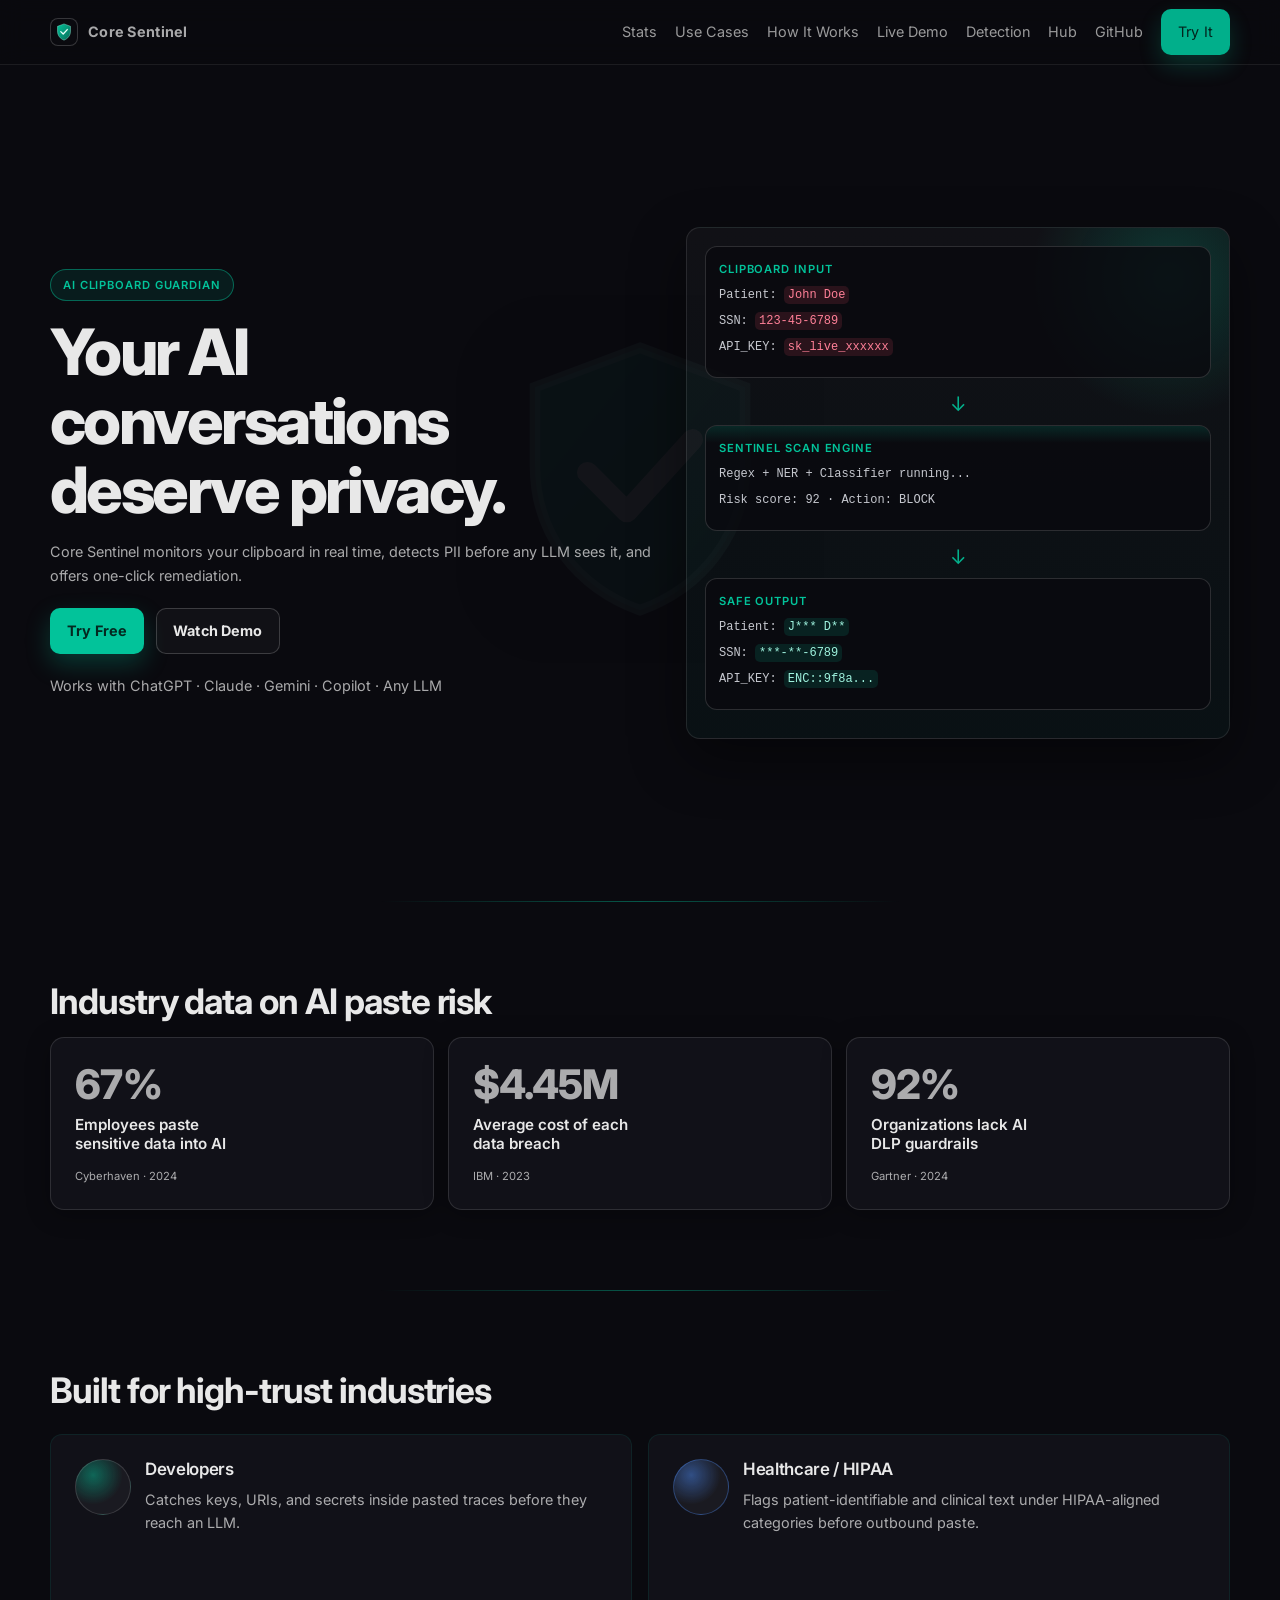
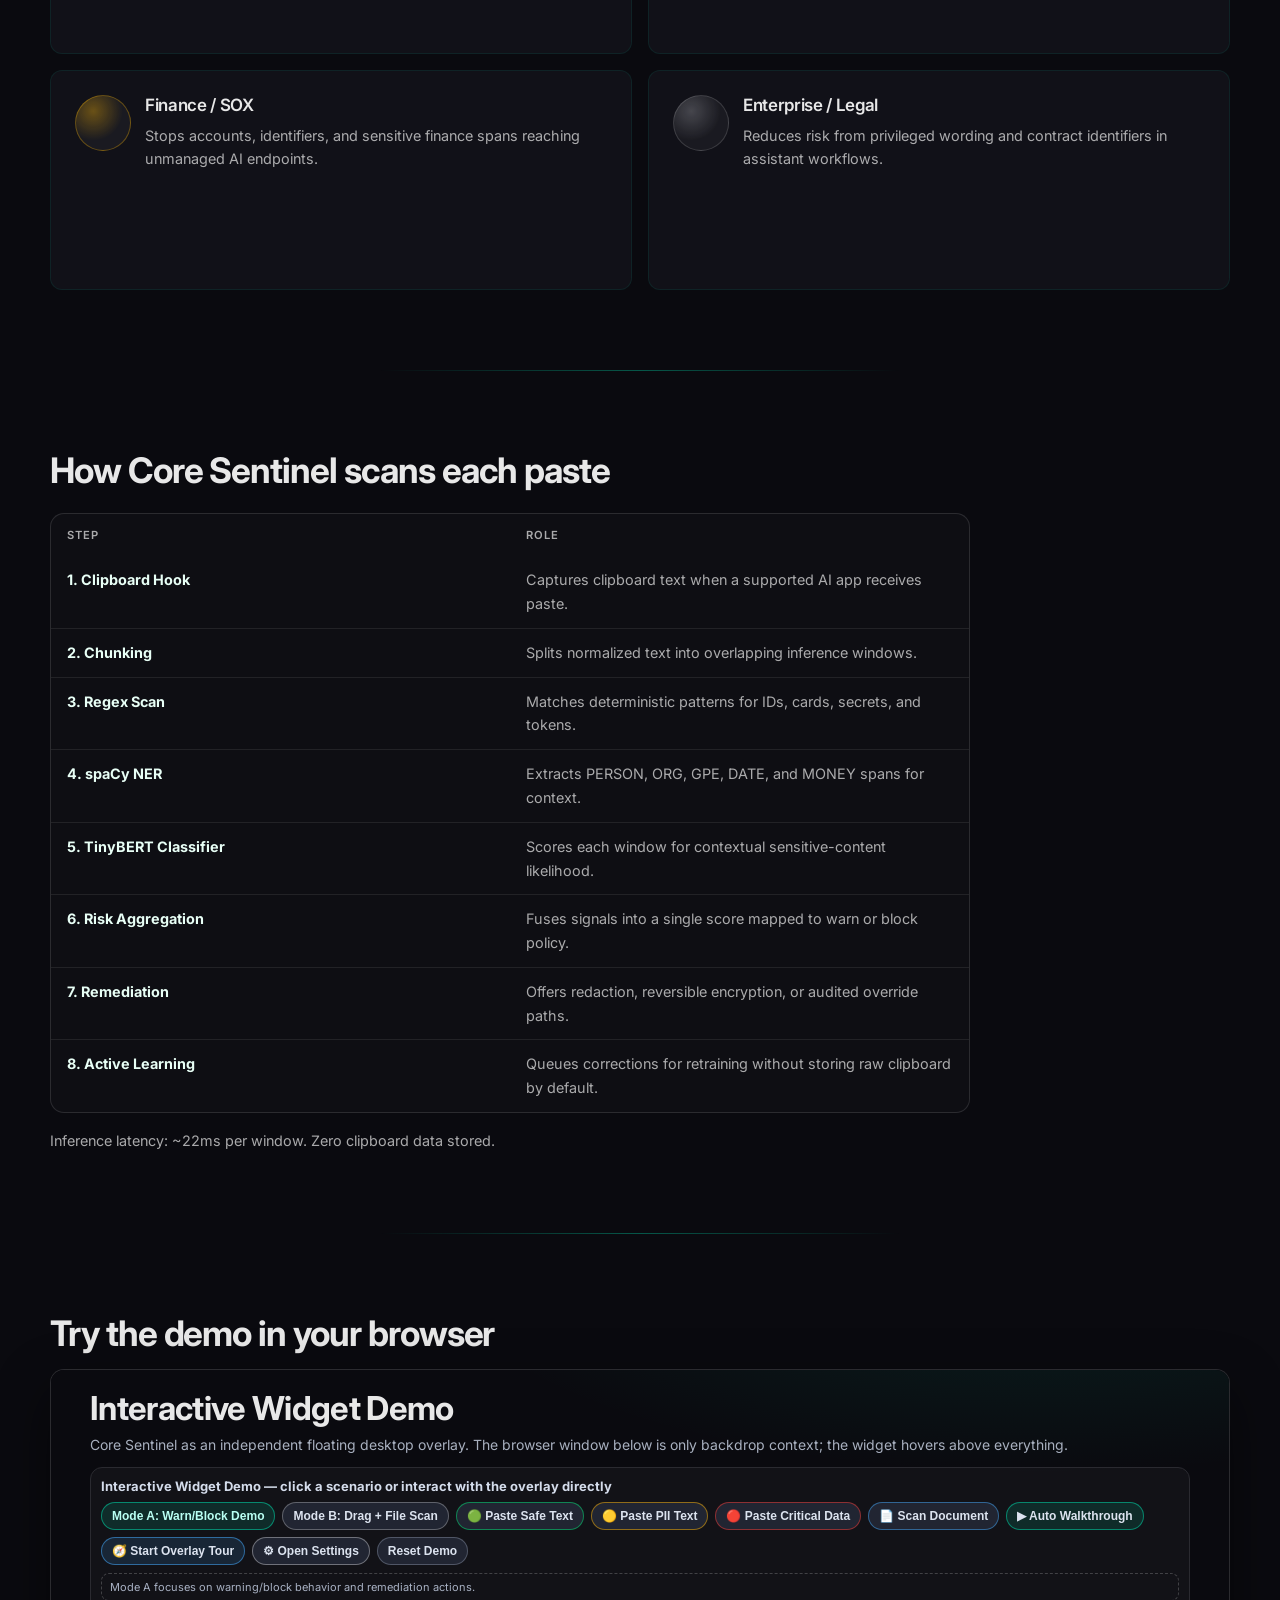
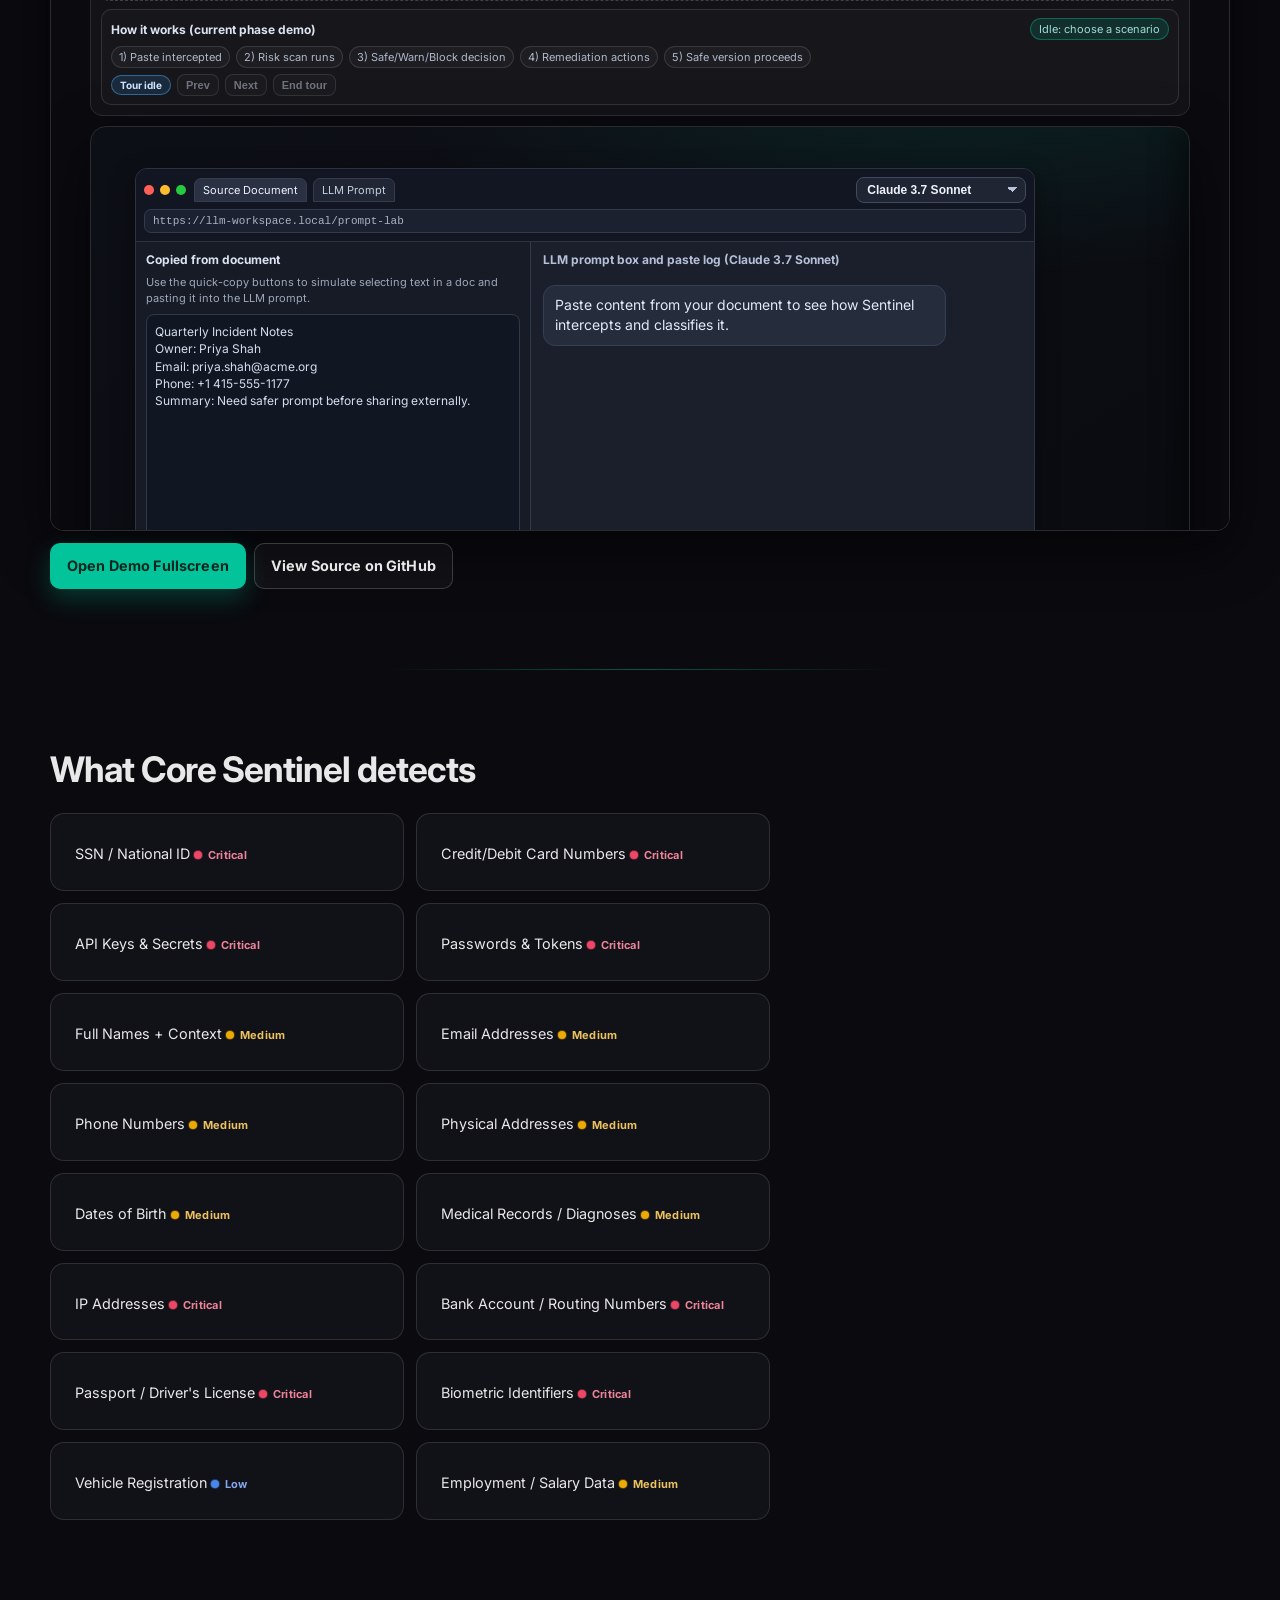
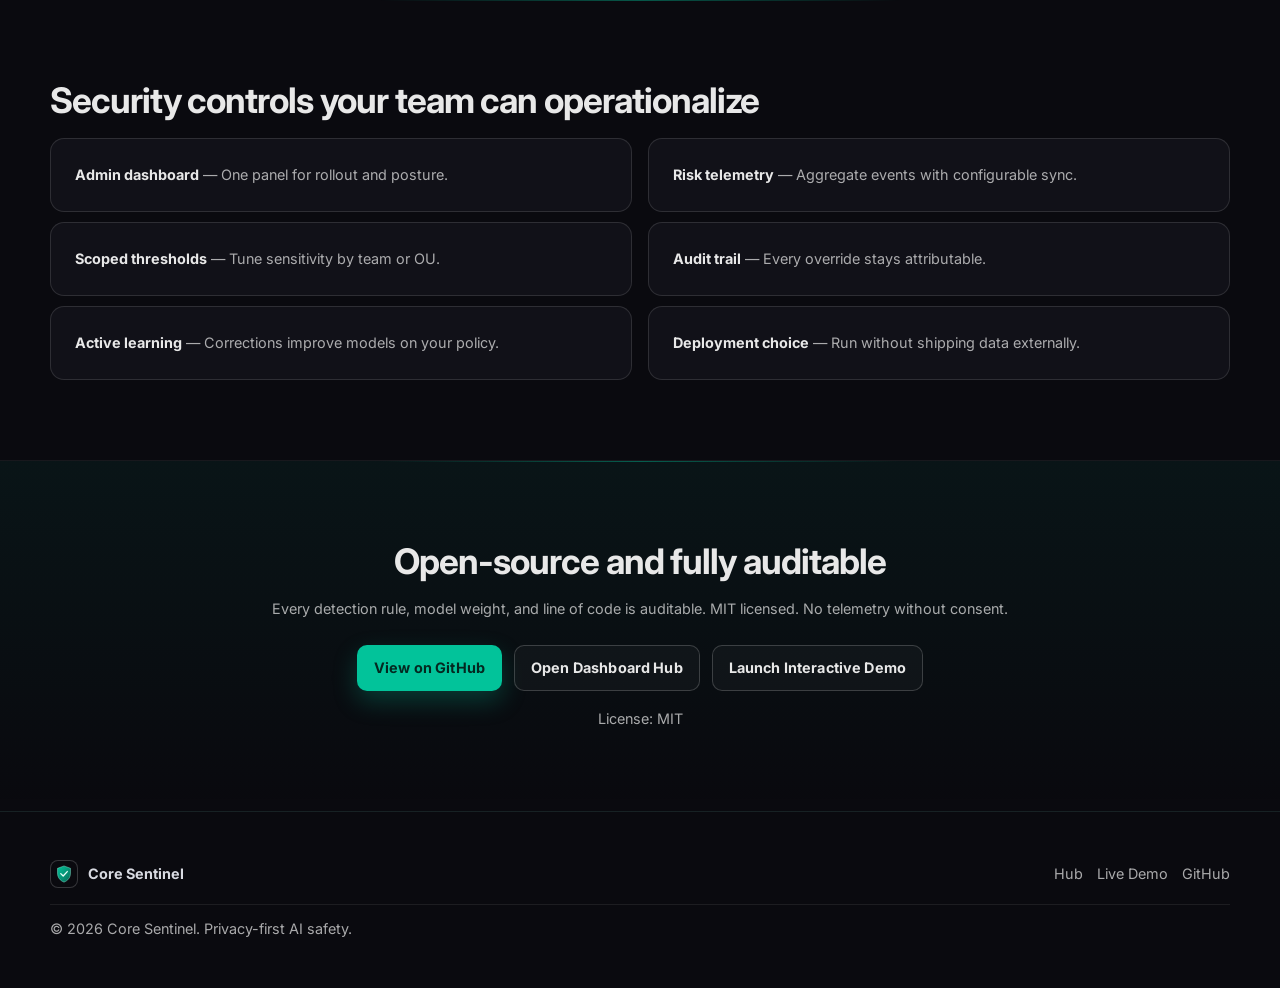
==== commit 429e320b: "Docs: shared design system, ML Supabase guardrail fallback paths, landing section order Co-authored-" ====
--- a/docs/index.html
+++ b/docs/index.html
@@ -18,30 +18,16 @@
   <link href="https://fonts.googleapis.com/css2?family=Inter:wght@400;500;600;700;800&display=swap" rel="stylesheet">
   <style>
     :root {
-      --bg: #0a0a0f;
       --bg-soft: #101018;
-      --card-bg: #1C1C1E;
-      --card: var(--card-bg);
-      --text: #e8e8e8;
-      --muted: rgba(245, 247, 255, 0.68);
-      --line: rgba(255, 255, 255, 0.12);
-      --accent: #02C39A;
       --accent-soft: rgba(2, 195, 154, 0.2);
-      --danger: #ff4d6d;
-      --warn: #ffb703;
-      --ok: #43aa8b;
-      --maxw: 1180px;
-      --radius: 14px;
-      --shadow: 0 20px 55px rgba(0, 0, 0, 0.45);
+      --shadow-hero: 0 20px 55px rgba(0, 0, 0, 0.45);
     }
 
     * { box-sizing: border-box; margin: 0; padding: 0; }
     html { scroll-behavior: smooth; }
-    body {
+    body.page-site {
       font-family: "Inter", system-ui, -apple-system, "Segoe UI", sans-serif;
       background: radial-gradient(1200px 420px at 70% -12%, rgba(2, 195, 154, 0.17), transparent 55%), var(--bg);
-      color: var(--text);
-      line-height: 1.55;
       overflow-x: hidden;
     }
     body::before {
@@ -84,10 +70,6 @@
       border-bottom-color: rgba(255, 255, 255, 0.12);
     }
     .topnav-inner {
-      min-height: 72px;
-      display: flex;
-      align-items: center;
-      justify-content: space-between;
       gap: 20px;
     }
     .brand {
@@ -123,11 +105,12 @@
       justify-content: flex-end;
     }
     .nav-links a {
-      font-size: 14px;
+      font-size: var(--fs-body);
       color: var(--muted);
       transition: color 0.2s ease, opacity 0.2s ease;
       opacity: 0.9;
       position: relative;
+      font-weight: 400;
     }
     .nav-links a:hover { color: var(--text); opacity: 1; }
     .nav-links a.nav-link::after {
@@ -148,21 +131,12 @@
       transform: scaleX(1);
     }
     .nav-links a.nav-link.active {
-      color: #c6fff0;
+      color: var(--accent);
       opacity: 1;
-    }
-    .nav-links .nav-cta {
-      color: #05241d;
-      font-weight: 700;
-      background: var(--accent);
-      padding: 8px 13px;
-      border-radius: 999px;
-      opacity: 1;
-    }
-
-    section { padding: 94px 0; position: relative; }
-    section[id], [id] { scroll-margin-top: 80px; }
-    section:not(.hero)::before {
+      font-weight: 400;
+    }
+
+    .page-site main > section:not(.hero)::before {
       content: "";
       position: absolute;
       top: 0;
@@ -174,35 +148,35 @@
     }
     .eyebrow {
       display: inline-block;
-      font-size: 12px;
+      font-size: var(--fs-label);
       text-transform: uppercase;
       letter-spacing: 0.08em;
-      color: rgba(2, 195, 154, 0.95);
+      font-weight: 600;
+      color: var(--accent);
       border: 1px solid rgba(2, 195, 154, 0.45);
       background: rgba(2, 195, 154, 0.1);
       border-radius: 999px;
       padding: 6px 12px;
-      margin-bottom: 18px;
-      font-weight: 600;
+      margin-bottom: 1rem;
     }
     .section-title {
-      font-size: clamp(1.7rem, 2.5vw, 2.4rem);
-      line-height: 1.2;
-      margin-bottom: 14px;
-      letter-spacing: -0.02em;
+      font-size: var(--fs-h2);
+      font-weight: 700;
+      letter-spacing: -0.03em;
+      line-height: 1.15;
+      margin-bottom: var(--section-head-gap);
     }
     .section-sub {
       color: var(--muted);
       max-width: 760px;
-      font-size: 1rem;
       text-wrap: pretty;
     }
 
     .hero {
-      min-height: calc(100vh - 72px);
+      min-height: calc(100vh - var(--nav-h));
       display: grid;
       align-items: center;
-      padding: 56px 0 42px;
+      padding: var(--section-pad-y-mobile) 0;
       position: relative;
       overflow: hidden;
     }
@@ -218,64 +192,29 @@
       z-index: 1;
     }
     .hero h1 {
-      font-size: clamp(2.2rem, 5.3vw, 4rem);
-      line-height: 1.04;
-      letter-spacing: -0.035em;
-      margin-bottom: 16px;
+      margin-bottom: 1rem;
     }
     .hero p {
       color: var(--muted);
-      font-size: clamp(1rem, 1.9vw, 1.15rem);
       max-width: 640px;
     }
     .hero-ctas {
       display: flex;
       gap: 12px;
-      margin-top: 26px;
+      margin-top: 1.25rem;
       flex-wrap: wrap;
     }
-    .btn {
-      border-radius: 10px;
-      border: 1px solid transparent;
-      padding: 12px 18px;
-      font-weight: 700;
-      font-size: 14px;
-      letter-spacing: 0.01em;
-      transition: transform 0.2s ease, background 0.2s ease, border-color 0.2s ease;
-      display: inline-flex;
-      align-items: center;
-      justify-content: center;
-      gap: 8px;
-      cursor: pointer;
-    }
-    .btn:hover { transform: translateY(-2px); }
-    .btn-primary {
-      background: var(--accent);
-      color: #042820;
-      box-shadow: 0 12px 28px rgba(2, 195, 154, 0.25);
-    }
-    .btn-primary:hover { box-shadow: 0 16px 34px rgba(2, 195, 154, 0.3); }
-    .btn-outline {
-      border-color: rgba(255, 255, 255, 0.22);
-      background: rgba(255, 255, 255, 0.02);
-      color: var(--text);
-    }
-    .btn-outline:hover {
-      border-color: rgba(2, 195, 154, 0.48);
-      background: rgba(2, 195, 154, 0.08);
-    }
     .hero-trust {
-      margin-top: 22px;
-      color: rgba(245, 247, 255, 0.56);
-      font-size: 13px;
+      margin-top: 1.25rem;
+      color: var(--muted);
     }
     .demo-shell {
-      margin-top: 18px;
+      margin-top: var(--section-head-gap);
       border: 1px solid var(--line);
-      border-radius: 14px;
+      border-radius: var(--radius);
       overflow: hidden;
       background: rgba(255, 255, 255, 0.02);
-      box-shadow: var(--shadow);
+      box-shadow: var(--shadow-hero);
     }
     .demo-shell iframe {
       width: 100%;
@@ -294,10 +233,10 @@
     .hero-visual {
       position: relative;
       border: 1px solid rgba(255, 255, 255, 0.1);
-      border-radius: 18px;
+      border-radius: var(--radius);
       background: linear-gradient(180deg, rgba(255, 255, 255, 0.03), rgba(2, 195, 154, 0.04));
       padding: 18px;
-      box-shadow: var(--shadow);
+      box-shadow: var(--shadow-hero);
       overflow: hidden;
     }
     .hero-visual::before {
@@ -322,10 +261,11 @@
       overflow: hidden;
     }
     .pipe h4 {
-      font-size: 12px;
-      color: rgba(245, 247, 255, 0.64);
+      font-size: var(--fs-label);
+      font-weight: 600;
+      color: var(--accent);
       text-transform: uppercase;
-      letter-spacing: 0.06em;
+      letter-spacing: 0.08em;
       margin-bottom: 8px;
     }
     .code-line {
@@ -365,16 +305,12 @@
     }
 
     .stats-grid {
-      margin-top: 30px;
+      margin-top: 0;
       display: grid;
       grid-template-columns: repeat(3, 1fr);
       gap: 14px;
     }
-    .card {
-      background: var(--card);
-      border: 1px solid var(--line);
-      border-radius: var(--radius);
-      padding: 18px;
+    .page-site .card {
       transition: transform 0.22s ease, border-color 0.22s ease, box-shadow 0.22s ease;
     }
     .stat-card {
@@ -382,7 +318,7 @@
       display: flex;
       flex-direction: column;
     }
-    .card:hover {
+    .page-site .card:hover {
       transform: translateY(-4px);
       border-color: rgba(2, 195, 154, 0.3);
       box-shadow: 0 12px 26px rgba(0, 0, 0, 0.3);
@@ -397,13 +333,13 @@
     .stat-label {
       font-size: 0.95rem;
       font-weight: 600;
-      color: rgba(245, 247, 255, 0.88);
+      color: var(--text);
       line-height: 1.25;
       max-width: 16ch;
     }
     .stat-src {
-      font-size: 12px;
-      color: rgba(245, 247, 255, 0.52);
+      font-size: var(--fs-label);
+      color: var(--muted);
       margin-top: auto;
       padding-top: 14px;
     }
@@ -419,7 +355,7 @@
     .pipeline-matrix {
       width: 100%;
       border-collapse: collapse;
-      font-size: 14px;
+      font-size: var(--fs-body);
     }
     .pipeline-matrix th,
     .pipeline-matrix td {
@@ -429,10 +365,10 @@
       vertical-align: top;
     }
     .pipeline-matrix th {
-      color: rgba(245, 247, 255, 0.48);
-      font-size: 11px;
+      color: var(--muted);
+      font-size: var(--fs-label);
       text-transform: uppercase;
-      letter-spacing: 0.06em;
+      letter-spacing: 0.08em;
       font-weight: 600;
       width: 34%;
     }
@@ -445,8 +381,7 @@
       font-weight: 700;
     }
     .pipeline-latency {
-      margin-top: 14px;
-      font-size: 13px;
+      margin-top: 1rem;
       color: var(--muted);
       max-width: 920px;
     }
@@ -459,12 +394,11 @@
       max-width: 720px;
     }
     .pii-item {
-      padding: 12px 13px;
-      border-radius: 12px;
+      padding: var(--card-pad);
+      border-radius: var(--radius);
       border: 1px solid var(--line);
-      background: #121219;
-      font-size: 13px;
-      color: rgba(245, 247, 255, 0.9);
+      background: var(--card-bg);
+      color: var(--text);
       transition: transform 0.2s ease, border-color 0.2s ease;
     }
     .pii-item:hover {
@@ -504,7 +438,7 @@
     .persona {
       min-height: 220px;
       height: 100%;
-      background: #1C1C1E;
+      background: var(--card-bg);
       border: 1px solid rgba(2, 195, 154, 0.1);
       border-radius: 12px;
       padding: 24px;
@@ -543,12 +477,11 @@
         rgba(255, 255, 255, 0.04);
     }
     .persona h3 {
-      font-size: 16px;
-      font-weight: 700;
-      color: #ffffff;
       margin-bottom: 7px;
     }
-    .persona p { color: #9ca3af; font-size: 14px; }
+    .persona p {
+      color: var(--muted);
+    }
 
     .feature-list {
       margin-top: 18px;
@@ -557,11 +490,10 @@
       gap: 10px 16px;
     }
     .feature-list div {
-      background: #121219;
+      background: var(--card-bg);
       border: 1px solid var(--line);
-      border-radius: 10px;
-      padding: 12px 13px;
-      font-size: 14px;
+      border-radius: var(--radius);
+      padding: var(--card-pad);
       color: var(--muted);
       transition: border-color 0.22s ease, transform 0.22s ease;
     }
@@ -573,23 +505,25 @@
 
     .oss {
       text-align: center;
-      padding: 78px 0;
       border-top: 1px solid rgba(255, 255, 255, 0.06);
       border-bottom: 1px solid rgba(255, 255, 255, 0.06);
       background: linear-gradient(180deg, rgba(2, 195, 154, 0.06), transparent);
     }
-    .oss h2 { font-size: clamp(1.8rem, 3vw, 2.4rem); margin-bottom: 12px; }
-    .oss p { color: var(--muted); max-width: 780px; margin: 0 auto 24px; }
+    .oss h2 {
+      font-size: var(--fs-h2);
+      font-weight: 700;
+      letter-spacing: -0.03em;
+      margin-bottom: var(--section-head-gap);
+    }
+    .oss p { color: var(--muted); max-width: 780px; margin: 0 auto var(--card-pad); }
     .meta-line {
-      color: rgba(245, 247, 255, 0.78);
-      font-size: 14px;
-      margin-top: 12px;
+      color: var(--muted);
+      margin-top: var(--section-head-gap);
     }
 
     footer {
-      padding: 36px 0 34px;
-      color: rgba(245, 247, 255, 0.55);
-      font-size: 13px;
+      padding: var(--section-pad-y-mobile) 0;
+      color: var(--muted);
     }
     .footer-top {
       display: flex;
@@ -637,10 +571,8 @@
 
     @media (max-width: 760px) {
       .container { width: min(var(--maxw), calc(100% - 28px)); }
-      section { padding: 70px 0; }
       .nav-links { gap: 12px; }
-      .nav-links a { font-size: 12px; }
-      .hero { min-height: auto; padding-top: 40px; }
+      .hero { min-height: auto; }
       .hero-ctas { width: 100%; }
       .btn { width: 100%; }
       .pii-grid { grid-template-columns: 1fr; }
@@ -658,12 +590,13 @@
         animation: none;
       }
       .parallax {
-        transform: none !important;
+        transform: translateY(0);
+        will-change: auto;
       }
     }
   </style>
 </head>
-<body>
+<body class="page-site">
   <header class="topnav">
     <div class="container topnav-inner">
       <a href="#hero" class="brand">
@@ -673,12 +606,12 @@
       <nav class="nav-links">
         <a class="nav-link" href="#stats">Stats</a>
         <a class="nav-link" href="#use-cases">Use Cases</a>
+        <a class="nav-link" href="#how-it-works">How It Works</a>
         <a class="nav-link" href="#live-demo">Live Demo</a>
-        <a class="nav-link" href="#how-it-works">How It Works</a>
         <a class="nav-link" href="#detection">Detection</a>
         <a href="hub.html">Hub</a>
         <a href="https://github.com/Alwinphilip0105/Core_Sentinal" target="_blank" rel="noopener">GitHub</a>
-        <a class="nav-cta" href="hub.html">Try It</a>
+        <a class="btn btn-primary nav-cta" href="hub.html">Try It</a>
       </nav>
     </div>
   </header>
@@ -785,19 +718,6 @@
       </div>
     </section>
 
-    <section id="live-demo">
-      <div class="container">
-        <h2 class="section-title fade-in">Try the demo in your browser</h2>
-        <div class="demo-shell fade-in">
-          <iframe src="demo/" title="Core Sentinel Interactive Demo" loading="lazy"></iframe>
-        </div>
-        <div class="demo-links fade-in">
-          <a class="btn btn-primary" href="demo/" target="_blank" rel="noopener">Open Demo Fullscreen</a>
-          <a class="btn btn-outline" href="https://github.com/Alwinphilip0105/Core_Sentinal" target="_blank" rel="noopener">View Source on GitHub</a>
-        </div>
-      </div>
-    </section>
-
     <section id="how-it-works">
       <div class="container">
         <h2 class="section-title fade-in">How Core Sentinel scans each paste</h2>
@@ -820,6 +740,19 @@
           </table>
         </div>
         <p class="pipeline-latency fade-in">Inference latency: ~22ms per window. Zero clipboard data stored.</p>
+      </div>
+    </section>
+
+    <section id="live-demo">
+      <div class="container">
+        <h2 class="section-title fade-in">Try the demo in your browser</h2>
+        <div class="demo-shell fade-in">
+          <iframe src="demo/" title="Core Sentinel Interactive Demo" loading="lazy"></iframe>
+        </div>
+        <div class="demo-links fade-in">
+          <a class="btn btn-primary" href="demo/" target="_blank" rel="noopener">Open Demo Fullscreen</a>
+          <a class="btn btn-outline" href="https://github.com/Alwinphilip0105/Core_Sentinal" target="_blank" rel="noopener">View Source on GitHub</a>
+        </div>
       </div>
     </section>
 
@@ -918,7 +851,7 @@
     });
 
     const topNav = document.querySelector(".topnav");
-    const sectionIds = ["stats", "use-cases", "live-demo", "how-it-works", "detection"];
+    const sectionIds = ["stats", "use-cases", "how-it-works", "live-demo", "detection"];
     const navAnchors = Array.from(document.querySelectorAll(".nav-link"));
 
     const updateNavState = () => {
--- a/docs/shared-styles.css
+++ b/docs/shared-styles.css
@@ -1,10 +1,42 @@
+/* Core Sentinel — shared design tokens and components */
+
 :root {
   --bg: #0a0a0f;
-  --card-bg: #1C1C1E;
-  --accent: #02C39A;
+  --bg-soft: #0a0a0f;
+  --card-bg: #111118;
+  --card: var(--card-bg);
   --text: #e8e8e8;
-  --muted: rgba(232, 232, 232, 0.68);
+  --text-muted: rgba(232, 232, 232, 0.72);
+  --muted: var(--text-muted);
   --line: rgba(255, 255, 255, 0.12);
+  --accent: #02c39a;
+  --danger: #ff4d6d;
+  --warn: #ffb703;
+  --ok: #43aa8b;
+  --radius: 14px;
+  --shadow: 0 4px 24px rgba(0, 0, 0, 0.3);
+  --divider: rgba(255, 255, 255, 0.06);
+  --maxw: 1180px;
+
+  --fs-body: 0.9rem;
+  --lh-body: 1.65;
+  --fs-h1: clamp(2.8rem, 5vw, 4rem);
+  --fs-h2: clamp(1.8rem, 2.8vw, 2.2rem);
+  --fs-h3: clamp(1rem, 0.9rem + 0.2vw, 1.1rem);
+  --fs-label: 0.7rem;
+
+  --section-pad-y: 5rem;
+  --section-pad-y-mobile: 3rem;
+  --card-pad: 1.5rem;
+  --section-head-gap: 1rem;
+
+  --nav-h: 64px;
+  --nav-h-mobile: 56px;
+
+  --btn-text-on-accent: #042820;
+
+  --chart-tick: rgba(232, 232, 232, 0.42);
+  --legend-muted: rgba(232, 232, 232, 0.38);
 }
 
 * {
@@ -18,8 +50,52 @@
 body {
   font-family: "Inter", system-ui, -apple-system, "Segoe UI", sans-serif;
   background: var(--bg);
+  color: var(--text-muted);
+  font-size: var(--fs-body);
+  font-weight: 400;
+  line-height: var(--lh-body);
+  transition: opacity 0.18s ease;
+}
+
+h1,
+h2,
+h3,
+h4,
+.hero h1,
+.section-title {
   color: var(--text);
-  transition: opacity 0.18s ease;
+}
+
+h1 {
+  font-size: var(--fs-h1);
+  font-weight: 800;
+  letter-spacing: -0.04em;
+  line-height: 1.08;
+}
+
+h2 {
+  font-size: var(--fs-h2);
+  font-weight: 700;
+  letter-spacing: -0.03em;
+  line-height: 1.15;
+}
+
+h3,
+.card h3 {
+  font-size: var(--fs-h3);
+  font-weight: 600;
+  letter-spacing: -0.02em;
+  line-height: 1.25;
+}
+
+.section-label,
+label.tag,
+.stat-lbl,
+.kpi-lbl {
+  font-size: var(--fs-label);
+  font-weight: 600;
+  letter-spacing: 0.08em;
+  text-transform: uppercase;
 }
 
 body.page-enter {
@@ -34,6 +110,7 @@
   opacity: 0;
 }
 
+/* —— Nav —— */
 .topnav {
   position: sticky;
   top: 0;
@@ -43,18 +120,45 @@
   border-bottom: 1px solid rgba(255, 255, 255, 0.08);
 }
 
+.topnav-inner {
+  min-height: var(--nav-h);
+  height: var(--nav-h);
+  display: flex;
+  align-items: center;
+  justify-content: space-between;
+  box-sizing: border-box;
+}
+
+.nav-links .btn-primary {
+  color: var(--btn-text-on-accent);
+}
+
+.nav-links .btn-primary:hover {
+  color: var(--btn-text-on-accent);
+}
+
+header.topbar .topbar-inner {
+  min-height: var(--nav-h);
+  height: var(--nav-h);
+  box-sizing: border-box;
+}
+
+/* —— Buttons —— */
 .btn {
   border-radius: 10px;
   border: 1px solid transparent;
-  padding: 9px 14px;
+  padding: 10px 16px;
   font-weight: 700;
-  font-size: 12px;
+  font-size: var(--fs-body);
   letter-spacing: 0.01em;
   display: inline-flex;
   align-items: center;
   gap: 7px;
   cursor: pointer;
   transition: transform 0.2s ease, border-color 0.2s ease, background 0.2s ease;
+  font-family: inherit;
+  text-decoration: none;
+  box-sizing: border-box;
 }
 
 .btn:hover {
@@ -74,13 +178,95 @@
 
 .btn-primary {
   background: var(--accent);
-  color: #042820;
+  color: var(--btn-text-on-accent);
   border-color: rgba(2, 195, 154, 0.65);
   box-shadow: 0 10px 24px rgba(2, 195, 154, 0.25);
 }
 
-.card {
+.btn-primary:hover {
+  box-shadow: 0 14px 28px rgba(2, 195, 154, 0.32);
+}
+
+/* —— Cards (surface) —— */
+.card,
+.stat-card,
+.hub-card {
   background: var(--card-bg);
   border: 1px solid var(--line);
-  border-radius: 14px;
-}
+  border-radius: var(--radius);
+  padding: var(--card-pad);
+  box-shadow: var(--shadow);
+}
+
+/* Landing: section rhythm */
+.page-site main > section:not(.hero) {
+  padding: var(--section-pad-y) 0;
+  position: relative;
+}
+
+.page-site .section-title {
+  margin-bottom: var(--section-head-gap);
+}
+
+.page-site section[id],
+.page-site [id] {
+  scroll-margin-top: calc(var(--nav-h) + 12px);
+}
+
+@media (max-width: 760px) {
+  .topnav-inner,
+  header.topbar .topbar-inner {
+    min-height: var(--nav-h-mobile);
+    height: var(--nav-h-mobile);
+  }
+
+  .page-site .nav-links > a:not(.btn-primary) {
+    display: none;
+  }
+
+  .page-site main > section:not(.hero) {
+    padding: var(--section-pad-y-mobile) 0;
+  }
+
+  .page-site section[id],
+  .page-site [id] {
+    scroll-margin-top: calc(var(--nav-h-mobile) + 10px);
+  }
+
+  .page-hub .top-actions > a.btn-outline,
+  .page-hub .top-actions .mini-note,
+  .page-hub #connStatus {
+    display: none;
+  }
+
+  .page-hub .top-actions .btn-primary,
+  .page-hub .top-actions #hdrAdminSlot,
+  .page-hub .top-actions #hdrAdminSlot .btn {
+    display: inline-flex;
+  }
+}
+
+.page-dashboard .hdr {
+  position: sticky;
+  top: 0;
+  z-index: 120;
+  min-height: var(--nav-h);
+  height: var(--nav-h);
+  padding: 0 28px;
+  box-sizing: border-box;
+  display: flex;
+  align-items: center;
+  justify-content: space-between;
+  background: var(--bg-soft);
+  border-bottom: 1px solid var(--divider);
+}
+
+@media (max-width: 560px) {
+  .page-dashboard .hdr {
+    min-height: var(--nav-h-mobile);
+    height: var(--nav-h-mobile);
+    padding: 0 16px;
+    flex-wrap: wrap;
+    gap: 10px;
+  }
+}
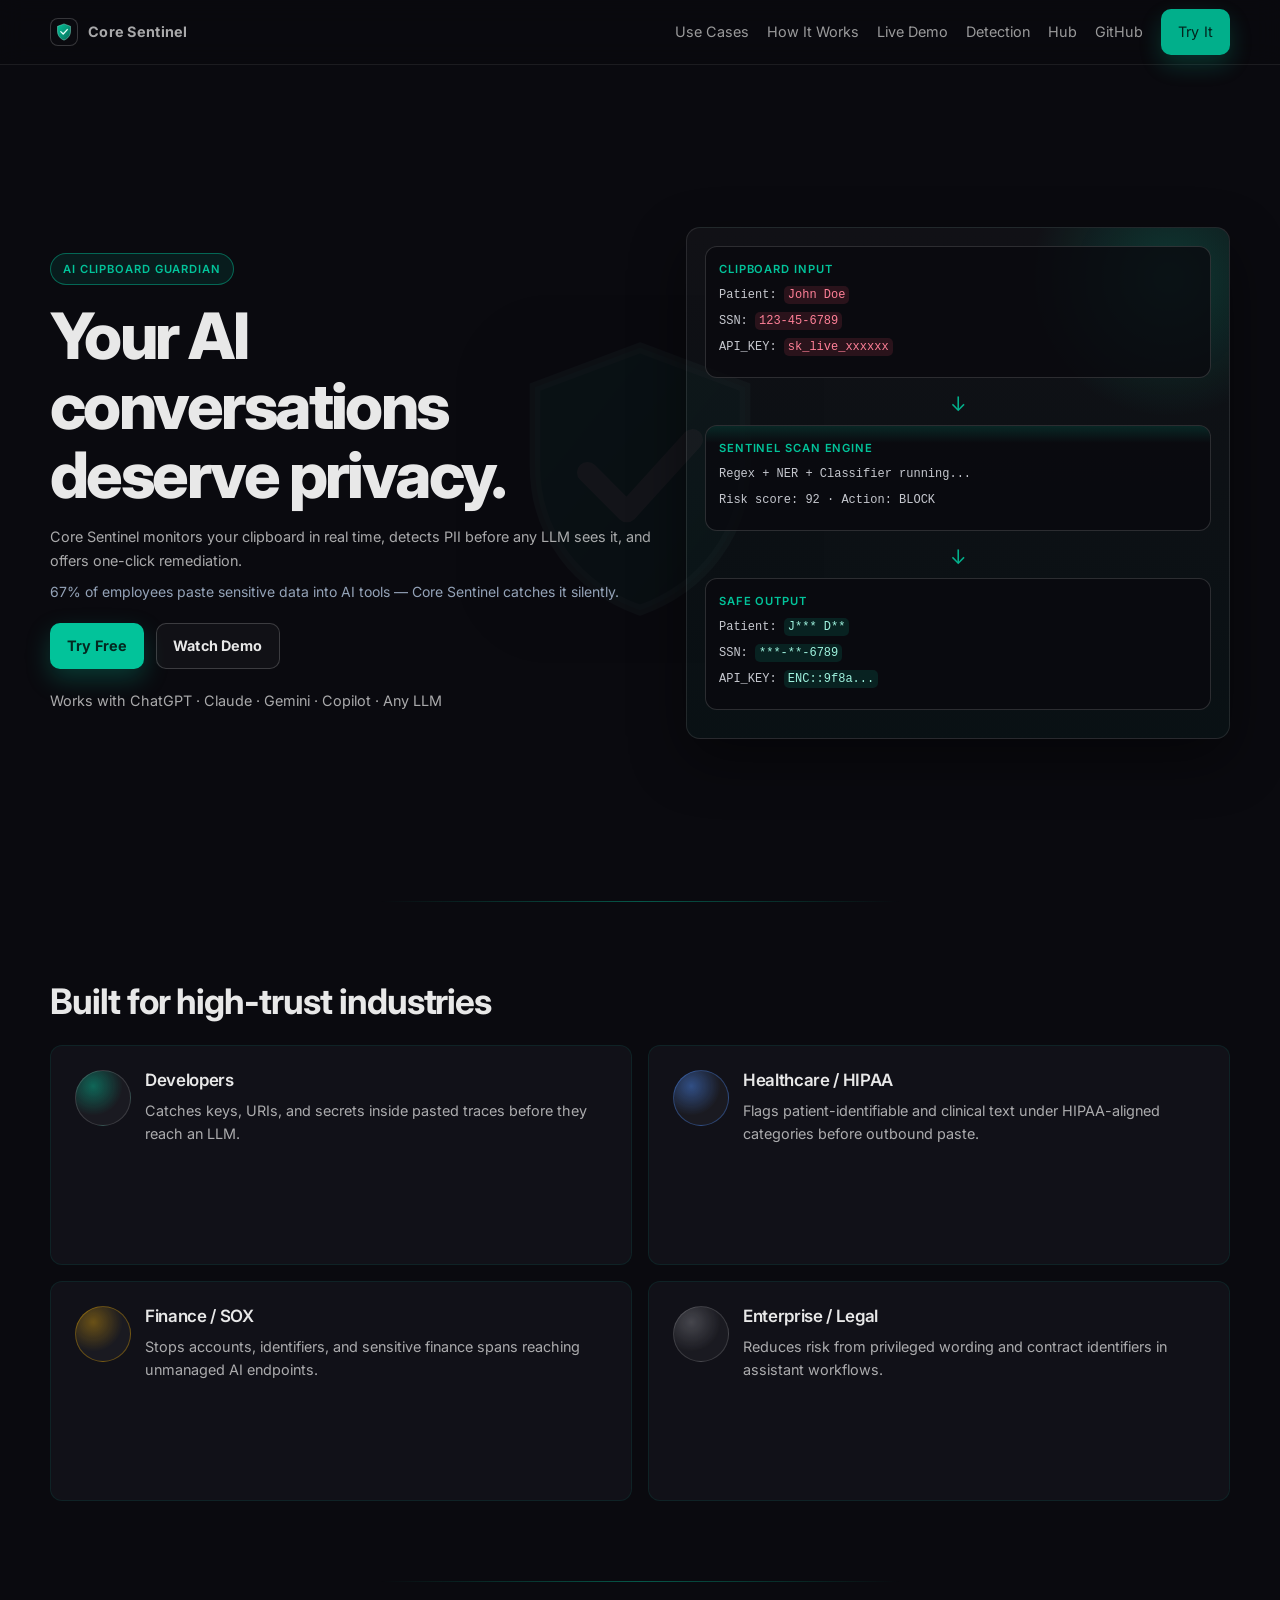
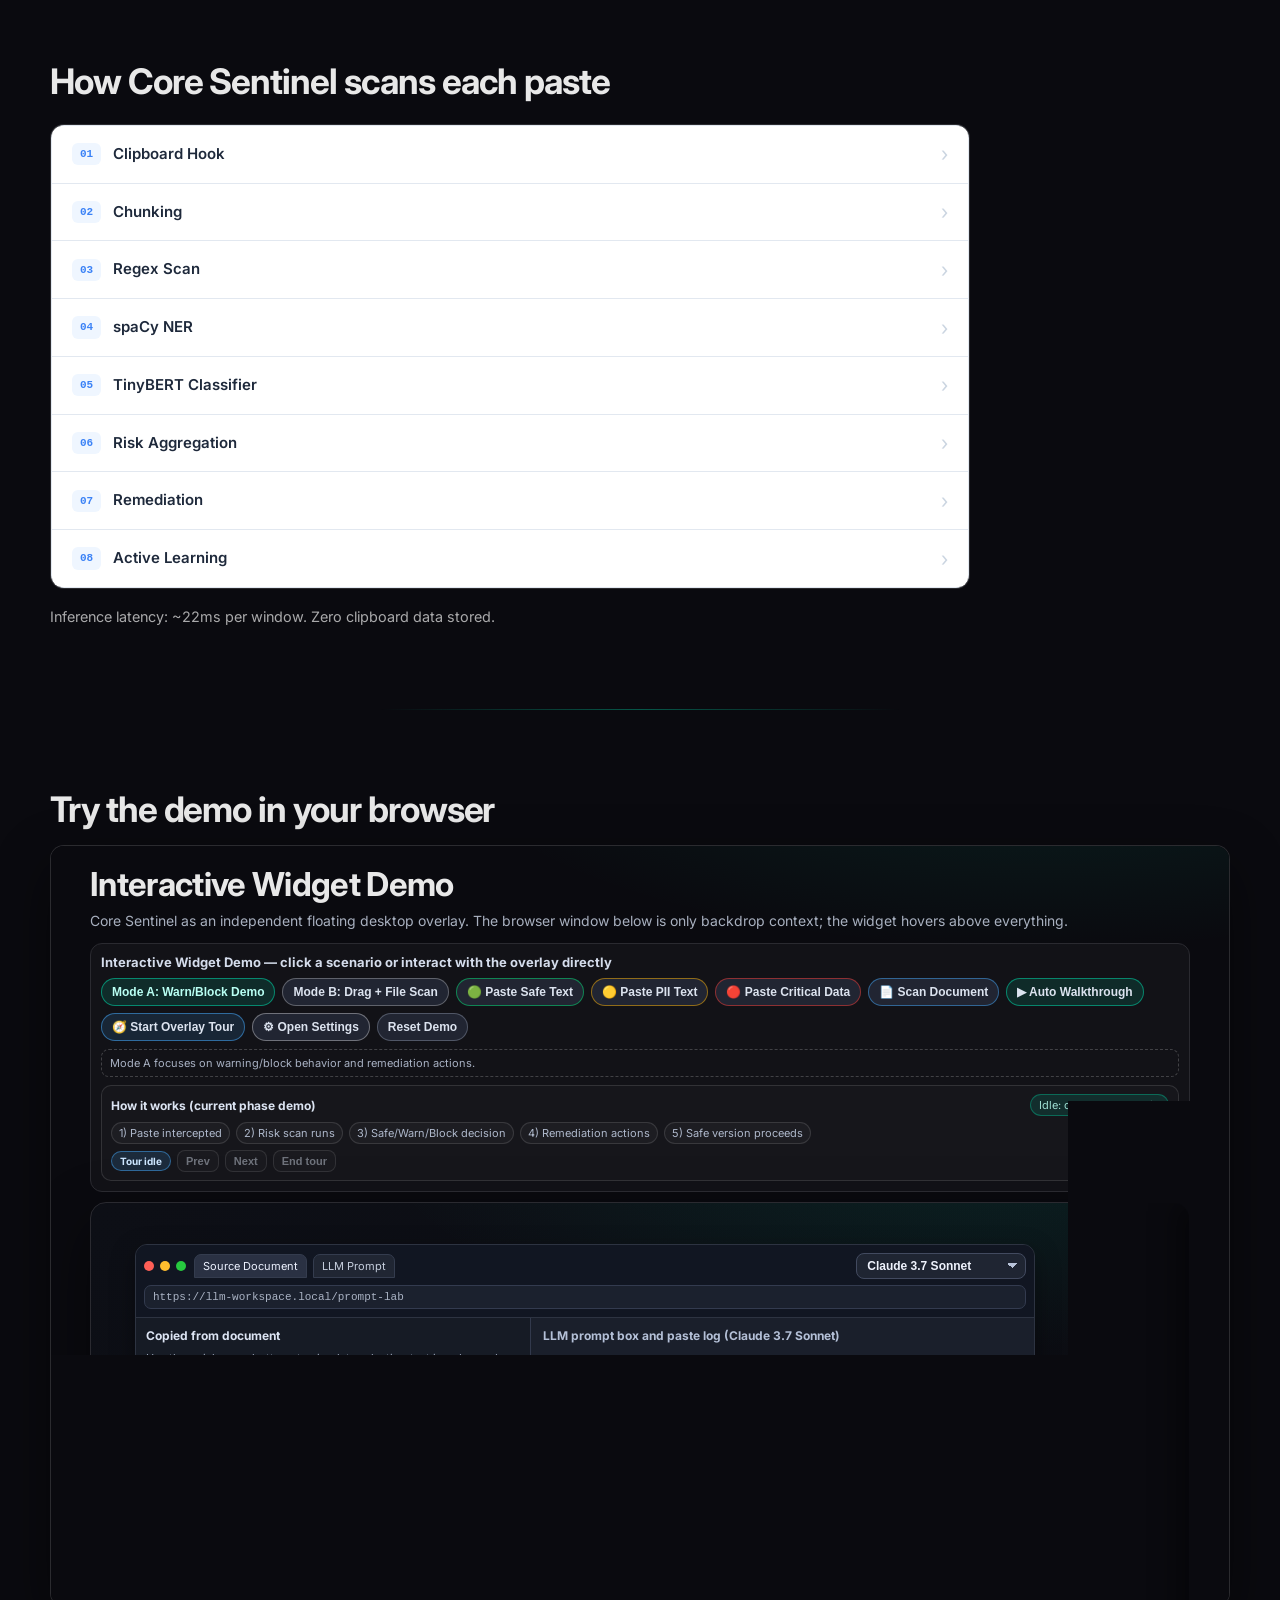
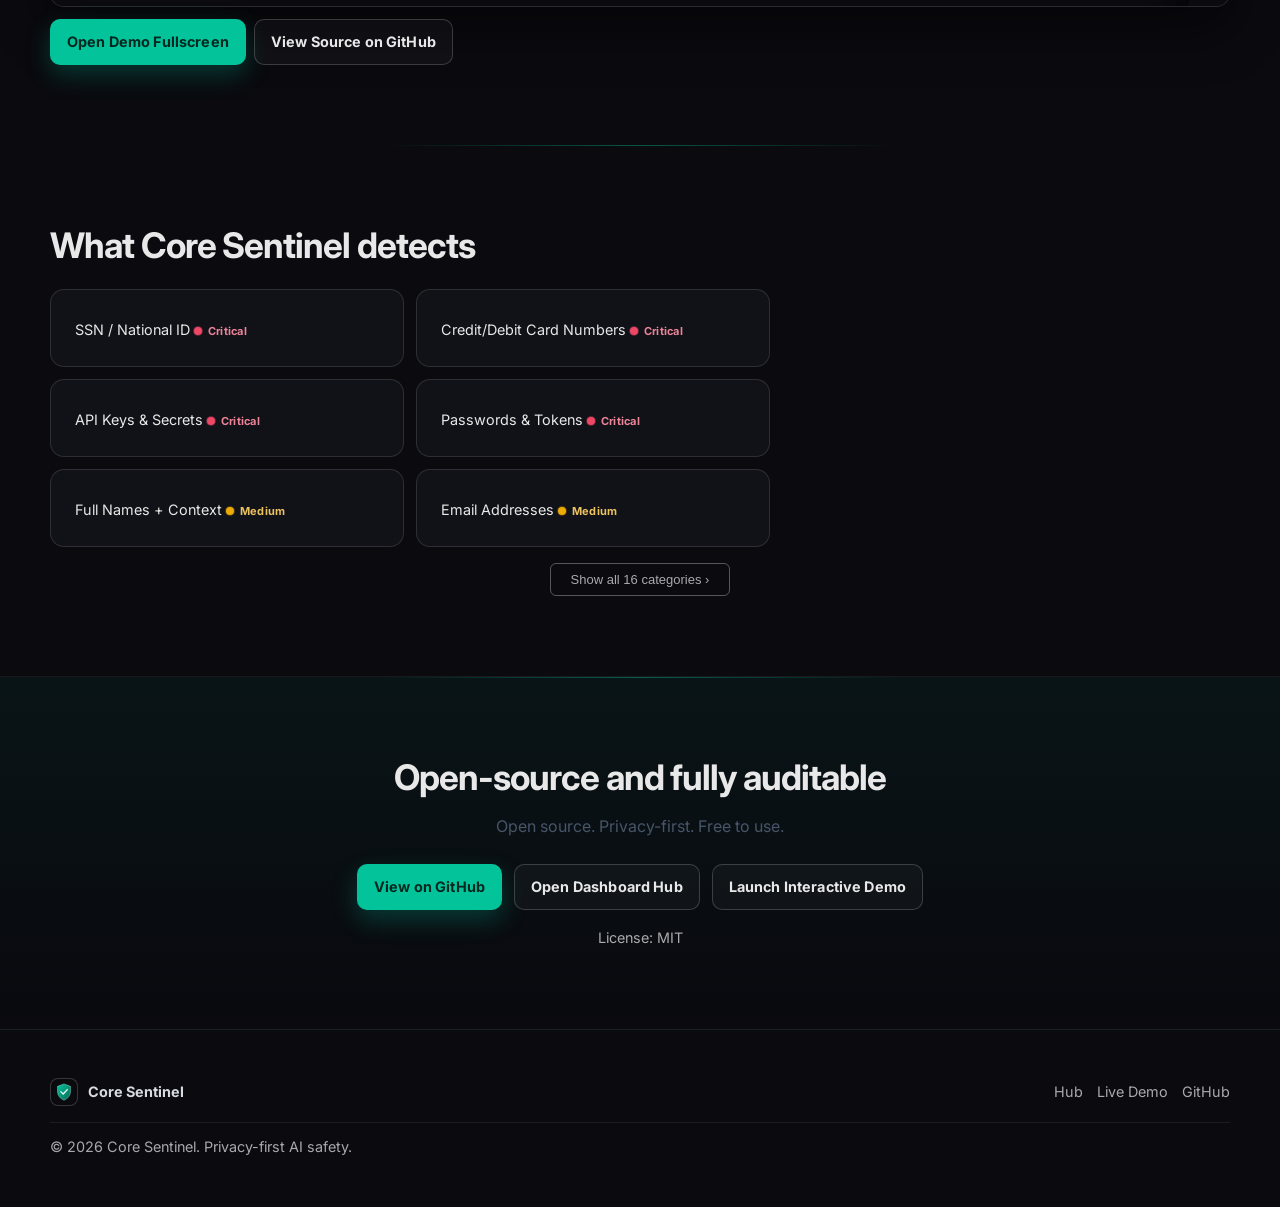
==== commit 1d8e862f: "feat: binary pipeline, overlay UX, layer inspector, dashboard tabs, landing trim - Binary TinyBERT r" ====
--- a/docs/index.html
+++ b/docs/index.html
@@ -208,6 +208,107 @@
       margin-top: 1.25rem;
       color: var(--muted);
     }
+    .hero p.hero-stat-line {
+      font-size: 14px;
+      color: #94A3B8;
+      margin-top: 8px;
+      margin-bottom: 0;
+    }
+    .pipeline-accordion {
+      border: 1px solid #E2E8F0;
+      border-radius: 10px;
+      overflow: hidden;
+    }
+    .pipeline-step {
+      border-bottom: 1px solid #E2E8F0;
+    }
+    .pipeline-step:last-child {
+      border-bottom: none;
+    }
+    .pipeline-step > summary {
+      list-style: none;
+    }
+    .pipeline-step-summary {
+      display: flex;
+      align-items: center;
+      gap: 12px;
+      padding: 16px 20px;
+      cursor: pointer;
+      list-style: none;
+      user-select: none;
+      background: #FFFFFF;
+      transition: background 0.15s;
+    }
+    .pipeline-step-summary:hover {
+      background: #F8FAFC;
+    }
+    .pipeline-step-summary::-webkit-details-marker {
+      display: none;
+    }
+    .pipeline-step-summary::marker {
+      display: none;
+    }
+    .step-num {
+      font-size: 11px;
+      font-weight: 700;
+      color: #3B82F6;
+      background: #EFF6FF;
+      border-radius: 6px;
+      padding: 2px 8px;
+      flex-shrink: 0;
+      font-family: ui-monospace, "SF Mono", Menlo, Consolas, monospace;
+    }
+    .step-title {
+      font-size: 15px;
+      font-weight: 600;
+      color: #1E293B;
+      flex: 1;
+    }
+    .step-arrow {
+      font-size: 20px;
+      color: #CBD5E1;
+      transition: transform 0.2s ease;
+      flex-shrink: 0;
+      line-height: 1;
+    }
+    details[open] > .pipeline-step-summary .step-arrow {
+      transform: rotate(90deg);
+    }
+    .pipeline-step-body {
+      padding: 4px 20px 20px 52px;
+      font-size: 14px;
+      color: #475569;
+      line-height: 1.7;
+      background: #FAFAFA;
+    }
+    .coverage-extra {
+      display: none;
+      grid-column: 1 / -1;
+      grid-template-columns: repeat(2, minmax(0, 1fr));
+      gap: 12px;
+      max-width: 720px;
+    }
+    .coverage-extra.open {
+      display: grid;
+    }
+    .coverage-toggle-wrap {
+      text-align: center;
+      margin-top: 16px;
+    }
+    .coverage-toggle-btn {
+      background: none;
+      border: 1px solid rgba(226, 232, 240, 0.35);
+      border-radius: 6px;
+      padding: 8px 20px;
+      font-size: 13px;
+      color: var(--muted);
+      cursor: pointer;
+      transition: border-color 0.15s ease, color 0.15s ease;
+    }
+    .coverage-toggle-btn:hover {
+      border-color: rgba(2, 195, 154, 0.45);
+      color: var(--text);
+    }
     .demo-shell {
       margin-top: var(--section-head-gap);
       border: 1px solid var(--line);
@@ -578,6 +679,9 @@
       .pii-grid { grid-template-columns: 1fr; }
       .use-grid { grid-template-columns: 1fr; }
       .feature-list { grid-template-columns: 1fr; }
+      .coverage-extra.open {
+        grid-template-columns: 1fr;
+      }
       .footer-top { flex-direction: column; }
     }
 
@@ -604,7 +708,6 @@
         <span>Core Sentinel</span>
       </a>
       <nav class="nav-links">
-        <a class="nav-link" href="#stats">Stats</a>
         <a class="nav-link" href="#use-cases">Use Cases</a>
         <a class="nav-link" href="#how-it-works">How It Works</a>
         <a class="nav-link" href="#live-demo">Live Demo</a>
@@ -624,6 +727,9 @@
           <h1>Your AI conversations deserve privacy.</h1>
           <p>
             Core Sentinel monitors your clipboard in real time, detects PII before any LLM sees it, and offers one-click remediation.
+          </p>
+          <p class="hero-stat-line">
+            67% of employees paste sensitive data into AI tools — Core Sentinel catches it silently.
           </p>
           <div class="hero-ctas">
           <a class="btn btn-primary" href="hub.html">Try Free</a>
@@ -655,29 +761,6 @@
             <div class="code-line">SSN: <span class="good">***-**-6789</span></div>
             <div class="code-line">API_KEY: <span class="good">ENC::9f8a...</span></div>
           </div>
-        </div>
-      </div>
-    </section>
-
-    <section id="stats">
-      <div class="container">
-        <h2 class="section-title fade-in">Industry data on AI paste risk</h2>
-        <div class="stats-grid">
-          <article class="card stat-card fade-in">
-            <div class="stat-num">67%</div>
-            <div class="stat-label">Employees paste sensitive data into AI</div>
-            <div class="stat-src">Cyberhaven · 2024</div>
-          </article>
-          <article class="card stat-card fade-in">
-            <div class="stat-num">$4.45M</div>
-            <div class="stat-label">Average cost of each data breach</div>
-            <div class="stat-src">IBM · 2023</div>
-          </article>
-          <article class="card stat-card fade-in">
-            <div class="stat-num">92%</div>
-            <div class="stat-label">Organizations lack AI DLP guardrails</div>
-            <div class="stat-src">Gartner · 2024</div>
-          </article>
         </div>
       </div>
     </section>
@@ -723,21 +806,88 @@
         <h2 class="section-title fade-in">How Core Sentinel scans each paste</h2>
 
         <div class="pipeline-matrix-wrap fade-in">
-          <table class="pipeline-matrix">
-            <thead>
-              <tr><th scope="col">Step</th><th scope="col">Role</th></tr>
-            </thead>
-            <tbody>
-              <tr><td><strong>1. Clipboard Hook</strong></td><td>Captures clipboard text when a supported AI app receives paste.</td></tr>
-              <tr><td><strong>2. Chunking</strong></td><td>Splits normalized text into overlapping inference windows.</td></tr>
-              <tr><td><strong>3. Regex Scan</strong></td><td>Matches deterministic patterns for IDs, cards, secrets, and tokens.</td></tr>
-              <tr><td><strong>4. spaCy NER</strong></td><td>Extracts PERSON, ORG, GPE, DATE, and MONEY spans for context.</td></tr>
-              <tr><td><strong>5. TinyBERT Classifier</strong></td><td>Scores each window for contextual sensitive-content likelihood.</td></tr>
-              <tr><td><strong>6. Risk Aggregation</strong></td><td>Fuses signals into a single score mapped to warn or block policy.</td></tr>
-              <tr><td><strong>7. Remediation</strong></td><td>Offers redaction, reversible encryption, or audited override paths.</td></tr>
-              <tr><td><strong>8. Active Learning</strong></td><td>Queues corrections for retraining without storing raw clipboard by default.</td></tr>
-            </tbody>
-          </table>
+          <div class="pipeline-accordion">
+            <details class="pipeline-step">
+              <summary class="pipeline-step-summary">
+                <span class="step-num">01</span>
+                <span class="step-title">Clipboard Hook</span>
+                <span class="step-arrow">›</span>
+              </summary>
+              <div class="pipeline-step-body">
+                Captures clipboard text when a supported AI app receives paste.
+              </div>
+            </details>
+            <details class="pipeline-step">
+              <summary class="pipeline-step-summary">
+                <span class="step-num">02</span>
+                <span class="step-title">Chunking</span>
+                <span class="step-arrow">›</span>
+              </summary>
+              <div class="pipeline-step-body">
+                Splits normalized text into overlapping inference windows.
+              </div>
+            </details>
+            <details class="pipeline-step">
+              <summary class="pipeline-step-summary">
+                <span class="step-num">03</span>
+                <span class="step-title">Regex Scan</span>
+                <span class="step-arrow">›</span>
+              </summary>
+              <div class="pipeline-step-body">
+                Matches deterministic patterns for IDs, cards, secrets, and tokens.
+              </div>
+            </details>
+            <details class="pipeline-step">
+              <summary class="pipeline-step-summary">
+                <span class="step-num">04</span>
+                <span class="step-title">spaCy NER</span>
+                <span class="step-arrow">›</span>
+              </summary>
+              <div class="pipeline-step-body">
+                Extracts PERSON, ORG, GPE, DATE, and MONEY spans for context.
+              </div>
+            </details>
+            <details class="pipeline-step">
+              <summary class="pipeline-step-summary">
+                <span class="step-num">05</span>
+                <span class="step-title">TinyBERT Classifier</span>
+                <span class="step-arrow">›</span>
+              </summary>
+              <div class="pipeline-step-body">
+                Scores each window for contextual sensitive-content likelihood.
+              </div>
+            </details>
+            <details class="pipeline-step">
+              <summary class="pipeline-step-summary">
+                <span class="step-num">06</span>
+                <span class="step-title">Risk Aggregation</span>
+                <span class="step-arrow">›</span>
+              </summary>
+              <div class="pipeline-step-body">
+                Fuses signals into a single score mapped to warn or block policy.
+              </div>
+            </details>
+            <details class="pipeline-step">
+              <summary class="pipeline-step-summary">
+                <span class="step-num">07</span>
+                <span class="step-title">Remediation</span>
+                <span class="step-arrow">›</span>
+              </summary>
+              <div class="pipeline-step-body">
+                Offers redaction, reversible encryption, or audited override paths.
+              </div>
+            </details>
+            <details class="pipeline-step">
+              <summary class="pipeline-step-summary">
+                <span class="step-num">08</span>
+                <span class="step-title">Active Learning</span>
+                <span class="step-arrow">›</span>
+              </summary>
+              <div class="pipeline-step-body">
+                Queues corrections for retraining without storing raw clipboard by default.
+              </div>
+            </details>
+          </div>
         </div>
         <p class="pipeline-latency fade-in">Inference latency: ~22ms per window. Zero clipboard data stored.</p>
       </div>
@@ -766,6 +916,7 @@
           <div class="pii-item critical fade-in">Passwords &amp; Tokens <span class="level"><span class="severity-dot" aria-hidden="true"></span>Critical</span></div>
           <div class="pii-item medium fade-in">Full Names + Context <span class="level"><span class="severity-dot" aria-hidden="true"></span>Medium</span></div>
           <div class="pii-item medium fade-in">Email Addresses <span class="level"><span class="severity-dot" aria-hidden="true"></span>Medium</span></div>
+          <div id="coverageExtra" class="coverage-extra" aria-hidden="true">
           <div class="pii-item medium fade-in">Phone Numbers <span class="level"><span class="severity-dot" aria-hidden="true"></span>Medium</span></div>
           <div class="pii-item medium fade-in">Physical Addresses <span class="level"><span class="severity-dot" aria-hidden="true"></span>Medium</span></div>
           <div class="pii-item medium fade-in">Dates of Birth <span class="level"><span class="severity-dot" aria-hidden="true"></span>Medium</span></div>
@@ -776,28 +927,22 @@
           <div class="pii-item critical fade-in">Biometric Identifiers <span class="level"><span class="severity-dot" aria-hidden="true"></span>Critical</span></div>
           <div class="pii-item low fade-in">Vehicle Registration <span class="level"><span class="severity-dot" aria-hidden="true"></span>Low</span></div>
           <div class="pii-item medium fade-in">Employment / Salary Data <span class="level"><span class="severity-dot" aria-hidden="true"></span>Medium</span></div>
+          </div>
+        </div>
+        <div class="coverage-toggle-wrap">
+          <button type="button" id="coverageToggle" class="coverage-toggle-btn" aria-expanded="false" aria-controls="coverageExtra">
+            Show all <span id="coverageCount">16</span> categories ›
+          </button>
         </div>
       </div>
     </section>
 
-    <section id="enterprise">
-      <div class="container">
-        <h2 class="section-title fade-in">Security controls your team can operationalize</h2>
-        <div class="feature-list">
-          <div class="fade-in"><strong>Admin dashboard</strong> — One panel for rollout and posture.</div>
-          <div class="fade-in"><strong>Risk telemetry</strong> — Aggregate events with configurable sync.</div>
-          <div class="fade-in"><strong>Scoped thresholds</strong> — Tune sensitivity by team or OU.</div>
-          <div class="fade-in"><strong>Audit trail</strong> — Every override stays attributable.</div>
-          <div class="fade-in"><strong>Active learning</strong> — Corrections improve models on your policy.</div>
-          <div class="fade-in"><strong>Deployment choice</strong> — Run without shipping data externally.</div>
-        </div>
-      </div>
-    </section>
-
     <section id="open-source" class="oss">
       <div class="container fade-in">
         <h2>Open-source and fully auditable</h2>
-        <p>Every detection rule, model weight, and line of code is auditable. MIT licensed. No telemetry without consent.</p>
+        <p style="font-size:16px;color:#475569;margin-bottom:24px;text-align:center;max-width:600px;margin-left:auto;margin-right:auto">
+          Open source. Privacy-first. Free to use.
+        </p>
         <div class="hero-ctas" style="justify-content: center;">
           <a class="btn btn-primary" href="https://github.com/Alwinphilip0105/Core_Sentinal" target="_blank" rel="noopener">View on GitHub</a>
           <a class="btn btn-outline" href="hub.html">Open Dashboard Hub</a>
@@ -851,7 +996,7 @@
     });
 
     const topNav = document.querySelector(".topnav");
-    const sectionIds = ["stats", "use-cases", "how-it-works", "live-demo", "detection"];
+    const sectionIds = ["use-cases", "how-it-works", "live-demo", "detection", "open-source"];
     const navAnchors = Array.from(document.querySelectorAll(".nav-link"));
 
     const updateNavState = () => {
@@ -898,6 +1043,26 @@
     window.addEventListener("resize", updateNavState);
     onScroll();
     updateNavState();
+
+    (function () {
+      var extra = document.getElementById("coverageExtra");
+      var btn = document.getElementById("coverageToggle");
+      var countEl = document.getElementById("coverageCount");
+      if (!extra || !btn) return;
+      var n = extra.querySelectorAll(".pii-item").length;
+      var total = 6 + n;
+      if (countEl) countEl.textContent = String(total);
+      btn.addEventListener("click", function () {
+        var nowOpen = extra.classList.toggle("open");
+        extra.setAttribute("aria-hidden", nowOpen ? "false" : "true");
+        btn.setAttribute("aria-expanded", nowOpen ? "true" : "false");
+        if (nowOpen) {
+          btn.textContent = "Show less ‹";
+        } else {
+          btn.innerHTML = 'Show all <span id="coverageCount">' + total + "</span> categories ›";
+        }
+      });
+    })();
   </script>
 </body>
 </html>
